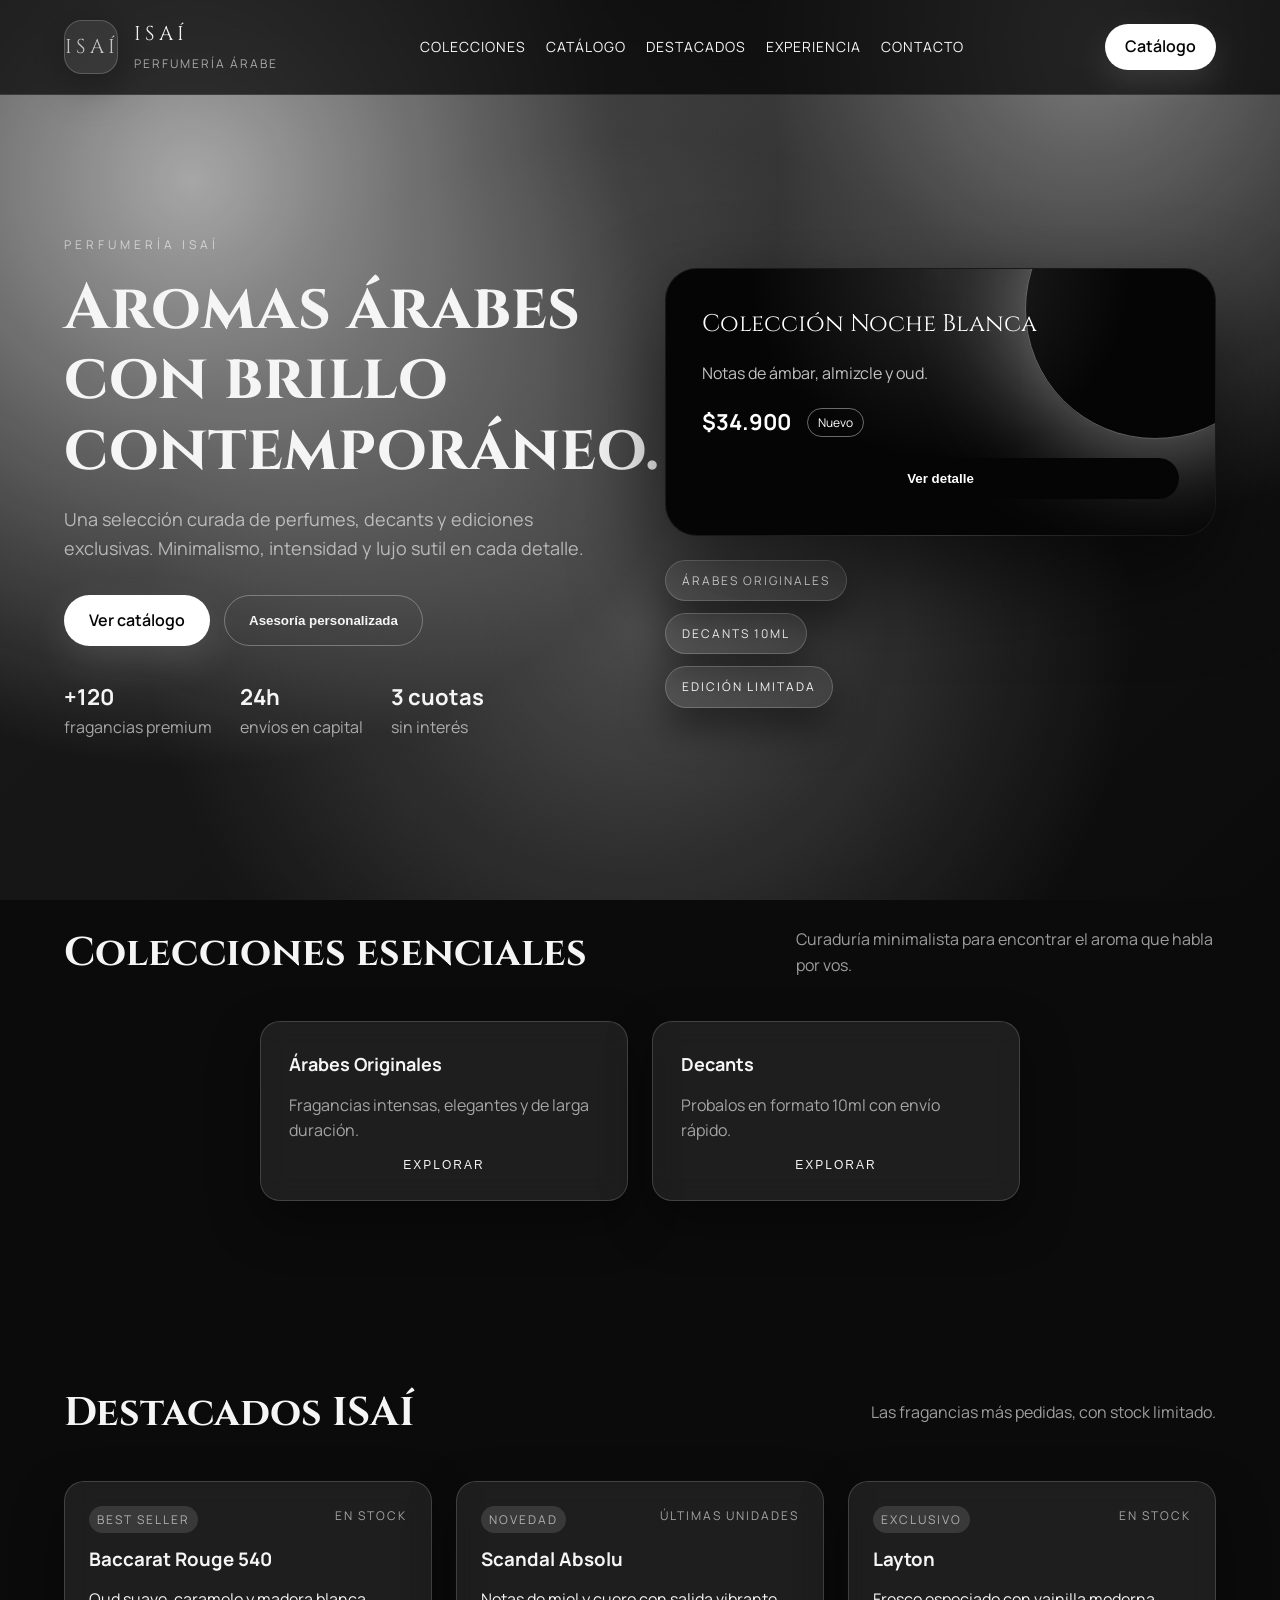
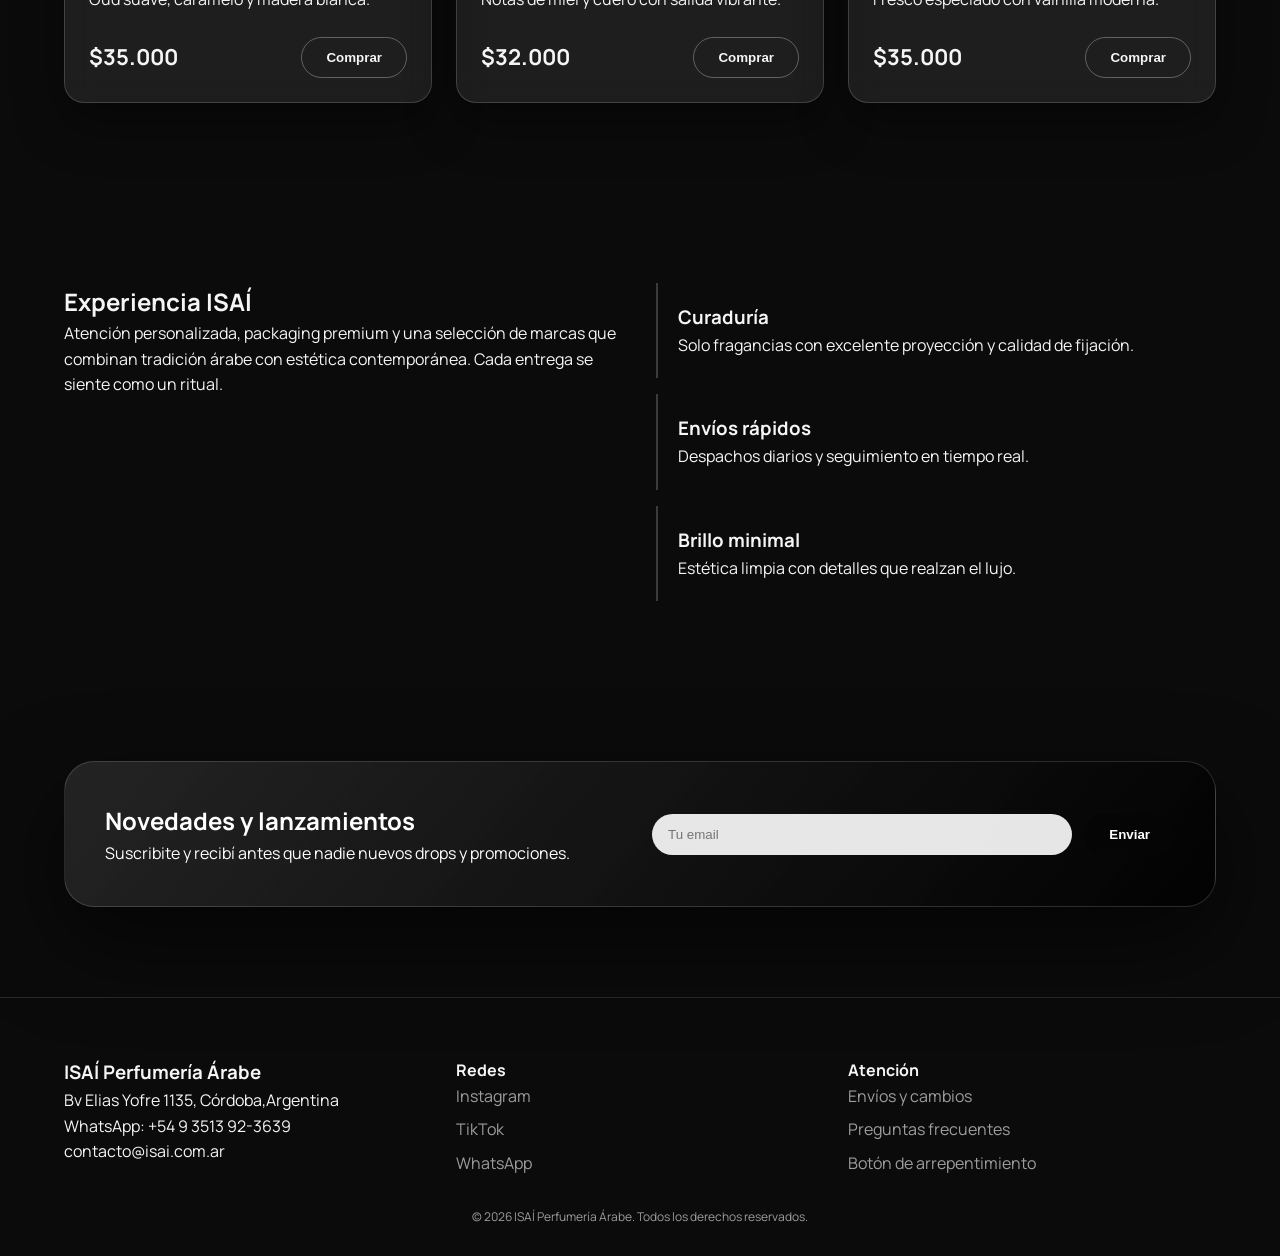
==== index.html @ d86d63ac "Update home changes" ====
﻿<!doctype html>
<html lang="es">
<head>
  <meta charset="utf-8" />
  <meta name="viewport" content="width=device-width, initial-scale=1" />
  <title>ISAÍ Perfumería Árabe</title>
  <meta name="description" content="Perfumería ISAÍ: perfumes árabes, decants y ediciones exclusivas. Aroma, diseño y sofisticación." />
  <link rel="preconnect" href="https://fonts.googleapis.com" />
  <link rel="preconnect" href="https://fonts.gstatic.com" crossorigin />
  <link href="https://fonts.googleapis.com/css2?family=Cinzel:wght@400;600;700&family=Manrope:wght@300;400;500;600;700&display=swap" rel="stylesheet" />
  <link rel="stylesheet" href="styles.css" />
</head>
<body class="page-animate">
  <div class="page-glow"></div>

  <header class="site-header">
    <div class="container header-inner">
      <a class="logo" href="#home" aria-label="ISAÍ Perfumería Árabe">
        <div class="logo-mark" aria-hidden="true">
          <img src="assets/logo-isai.png" alt="Logo ISAÍ" onerror="this.style.display='none'; this.parentElement.classList.add('logo-fallback');" />
          <span class="logo-fallback-text">ISAÍ</span>
        </div>
        <div class="logo-text">
          <span class="brand">ISAÍ</span>
          <span class="tagline">perfumería árabe</span>
        </div>
      </a>
      <nav class="nav">
        <a href="#colecciones">Colecciones</a>
        <a href="./catalogo.html" data-transition>Catálogo</a>
        <a href="#destacados">Destacados</a>
        <a href="#experiencia">Experiencia</a>
        <a href="#contacto">Contacto</a>
      </nav>
      <a class="cta" href="./catalogo.html" data-transition>Catálogo</a>
    </div>
  </header>

  <main id="home">
    <section class="hero">
      <div class="container hero-grid">
        <div class="hero-copy">
          <p class="eyebrow">Perfumería ISAÍ</p>
          <h1>Aromas árabes con brillo contemporáneo.</h1>
          <p class="lead">
            Una selección curada de perfumes, decants y ediciones exclusivas. Minimalismo, intensidad y lujo sutil en cada detalle.
          </p>
          <div class="hero-actions">
            <a class="btn-primary" href="./catalogo.html" data-transition>Ver catálogo</a>
            <button class="btn-ghost">Asesoría personalizada</button>
          </div>
          <div class="hero-metrics">
            <div>
              <span class="metric">+120</span>
              <span class="label">fragancias premium</span>
            </div>
            <div>
              <span class="metric">24h</span>
              <span class="label">envíos en capital</span>
            </div>
            <div>
              <span class="metric">3 cuotas</span>
              <span class="label">sin interés</span>
            </div>
          </div>
        </div>
        <div class="hero-visual">
          <div class="glow-card">
            <div class="glow-ring"></div>
            <div class="glow-content">
              <p class="glow-title">Colección Noche Blanca</p>
              <p class="glow-subtitle">Notas de ámbar, almizcle y oud.</p>
              <div class="price-row">
                <span class="price">$34.900</span>
                <span class="chip">Nuevo</span>
              </div>
              <button class="btn-dark">Ver detalle</button>
            </div>
          </div>
          <div class="floating-tags">
            <span>Árabes Originales</span>
            <span>Decants 10ml</span>
            <span>Edición Limitada</span>
          </div>
        </div>
      </div>
    </section>

    <section id="colecciones" class="collections">
      <div class="container">
        <div class="section-head">
          <h2>Colecciones esenciales</h2>
          <p>Curaduría minimalista para encontrar el aroma que habla por vos.</p>
        </div>
        <div class="card-grid card-grid--two">
          <article class="card">
            <h3>Árabes Originales</h3>
            <p>Fragancias intensas, elegantes y de larga duración.</p>
            <button class="btn-link">Explorar</button>
          </article>
          <article class="card">
            <h3>Decants</h3>
            <p>Probalos en formato 10ml con envío rápido.</p>
            <button class="btn-link">Explorar</button>
          </article>
          <!-- Secciones eliminadas a pedido: Victoria's Secret y Mini Árabes -->
        </div>
      </div>
    </section>

    <section id="destacados" class="featured">
      <div class="container">
        <div class="section-head">
          <h2>Destacados ISAÍ</h2>
          <p>Las fragancias más pedidas, con stock limitado.</p>
        </div>
        <div class="product-grid">
          <article class="product">
            <div class="product-top">
              <span class="pill">Best seller</span>
              <span class="stock">En stock</span>
            </div>
            <h3>Baccarat Rouge 540</h3>
            <p>Oud suave, caramelo y madera blanca.</p>
            <div class="product-bottom">
              <span class="price">$35.000</span>
              <button class="btn-ghost">Comprar</button>
            </div>
          </article>
          <article class="product">
            <div class="product-top">
              <span class="pill">Novedad</span>
              <span class="stock">Últimas unidades</span>
            </div>
            <h3>Scandal Absolu</h3>
            <p>Notas de miel y cuero con salida vibrante.</p>
            <div class="product-bottom">
              <span class="price">$32.000</span>
              <button class="btn-ghost">Comprar</button>
            </div>
          </article>
          <article class="product">
            <div class="product-top">
              <span class="pill">Exclusivo</span>
              <span class="stock">En stock</span>
            </div>
            <h3>Layton</h3>
            <p>Fresco especiado con vainilla moderna.</p>
            <div class="product-bottom">
              <span class="price">$35.000</span>
              <button class="btn-ghost">Comprar</button>
            </div>
          </article>
        </div>
      </div>
    </section>

    <section id="experiencia" class="experience">
      <div class="container experience-grid">
        <div>
          <h2>Experiencia ISAÍ</h2>
          <p>
            Atención personalizada, packaging premium y una selección de marcas que combinan tradición árabe con estética contemporánea.
            Cada entrega se siente como un ritual.
          </p>
        </div>
        <div class="experience-cards">
          <article>
            <h3>Curaduría</h3>
            <p>Solo fragancias con excelente proyección y calidad de fijación.</p>
          </article>
          <article>
            <h3>Envíos rápidos</h3>
            <p>Despachos diarios y seguimiento en tiempo real.</p>
          </article>
          <article>
            <h3>Brillo minimal</h3>
            <p>Estética limpia con detalles que realzan el lujo.</p>
          </article>
        </div>
      </div>
    </section>

    <section class="newsletter">
      <div class="container newsletter-inner">
        <div>
          <h2>Novedades y lanzamientos</h2>
          <p>Suscribite y recibí antes que nadie nuevos drops y promociones.</p>
        </div>
        <form class="newsletter-form" aria-label="Suscripción">
          <input type="email" placeholder="Tu email" required />
          <button type="submit" class="btn-dark">Enviar</button>
        </form>
      </div>
    </section>
  </main>

  <footer id="contacto" class="site-footer">
    <div class="container footer-grid">
      <div>
        <h3>ISAÍ Perfumería Árabe</h3>
        <p>Bv Elias Yofre 1135, Córdoba,Argentina</p>
        <p>WhatsApp: +54 9 3513 92-3639</p>
        <p>contacto@isai.com.ar</p>
      </div>
      <div>
        <h4>Redes</h4>
        <ul class="footer-links">
          <li><a href="#">Instagram</a></li>
          <li><a href="#">TikTok</a></li>
          <li><a href="#">WhatsApp</a></li>
        </ul>
      </div>
      <div>
        <h4>Atención</h4>
        <ul class="footer-links">
          <li><a href="#">Envíos y cambios</a></li>
          <li><a href="#">Preguntas frecuentes</a></li>
          <li><a href="#">Botón de arrepentimiento</a></li>
        </ul>
      </div>
    </div>
    <div class="footer-bottom">
      <p>© 2026 ISAÍ Perfumería Árabe. Todos los derechos reservados.</p>
    </div>
  </footer>
  <script>
    document.addEventListener("click", function (event) {
      var link = event.target.closest("a[data-transition]");
      if (!link) return;
      var href = link.getAttribute("href");
      if (!href || href.startsWith("#")) return;
      event.preventDefault();
      document.body.classList.add("page-leave");
      setTimeout(function () {
        window.location.href = href;
      }, 280);
    });
  </script>
</body>
</html>
---- styles.css ----
﻿:root {
  color-scheme: only light;
  --bg: #0b0b0b;
  --bg-strong: #050505;
  --text: #f5f5f5;
  --text-soft: rgba(255, 255, 255, 0.6);
  --white: #ffffff;
  --black: #050505;
  --silver: rgba(255, 255, 255, 0.72);
  --glow: rgba(255, 255, 255, 0.75);
  --accent: #bfbfbf;
  --shadow: 0 25px 70px rgba(0, 0, 0, 0.45);
  --glass: rgba(255, 255, 255, 0.08);
  --glass-border: rgba(255, 255, 255, 0.16);
}

* {
  box-sizing: border-box;
  margin: 0;
  padding: 0;
}

body {
  font-family: "Manrope", system-ui, sans-serif;
  background: var(--bg);
  color: var(--text);
  min-height: 100vh;
  line-height: 1.6;
}

.page-animate {
  animation: pageFadeIn 0.55s ease;
}

.page-animate.page-leave {
  animation: pageFadeOut 0.3s ease forwards;
}

@keyframes pageFadeIn {
  from {
    opacity: 0;
    transform: translateY(10px);
  }
  to {
    opacity: 1;
    transform: translateY(0);
  }
}

@keyframes pageFadeOut {
  from {
    opacity: 1;
    transform: translateY(0);
  }
  to {
    opacity: 0;
    transform: translateY(-8px);
  }
}

.page-glow {
  position: fixed;
  inset: 0;
  pointer-events: none;
  background:
    radial-gradient(circle at 15% 20%, rgba(255, 255, 255, 0.65), transparent 45%),
    radial-gradient(circle at 85% 5%, rgba(255, 255, 255, 0.45), transparent 35%),
    radial-gradient(circle at 50% 70%, rgba(255, 255, 255, 0.25), transparent 55%),
    linear-gradient(135deg, rgba(255, 255, 255, 0.08), rgba(0, 0, 0, 0.6));
  mix-blend-mode: screen;
  opacity: 0.95;
  z-index: 0;
}

.catalog-page {
  --bg: #f4f1ec;
  --bg-strong: #101010;
  --text: #111111;
  --text-soft: rgba(0, 0, 0, 0.55);
  --white: #ffffff;
  --black: #0a0a0a;
  --shadow: 0 16px 40px rgba(0, 0, 0, 0.12);
  --glass: rgba(255, 255, 255, 0.85);
  --glass-border: rgba(0, 0, 0, 0.08);
}

.catalog-page .page-glow {
  background:
    radial-gradient(circle at 15% 20%, rgba(0, 0, 0, 0.06), transparent 50%),
    radial-gradient(circle at 80% 15%, rgba(0, 0, 0, 0.04), transparent 55%),
    linear-gradient(180deg, rgba(255, 255, 255, 0.7), rgba(244, 241, 236, 1));
  opacity: 0.85;
}

.container {
  width: min(1200px, 90vw);
  margin: 0 auto;
  position: relative;
  z-index: 1;
}

.site-header {
  position: sticky;
  top: 0;
  backdrop-filter: blur(18px);
  background: rgba(0, 0, 0, 0.7);
  border-bottom: 1px solid rgba(255, 255, 255, 0.1);
  z-index: 10;
}

.catalog-page .site-header {
  background: rgba(255, 255, 255, 0.9);
  border-bottom: 1px solid rgba(0, 0, 0, 0.08);
}

.header-inner {
  display: flex;
  align-items: center;
  justify-content: space-between;
  padding: 18px 0;
  gap: 24px;
}

.logo {
  display: flex;
  align-items: center;
  gap: 16px;
  text-decoration: none;
  color: inherit;
}

.logo-mark {
  width: 54px;
  height: 54px;
  border-radius: 18px;
  background: rgba(255, 255, 255, 0.08);
  display: grid;
  place-items: center;
  overflow: hidden;
  border: 1px solid rgba(255, 255, 255, 0.18);
  box-shadow: 0 10px 40px rgba(0, 0, 0, 0.35);
  position: relative;
}

.logo-mark img {
  width: 100%;
  height: 100%;
  object-fit: cover;
}

.logo-mark .logo-fallback-text {
  font-family: "Cinzel", serif;
  font-size: 20px;
  letter-spacing: 4px;
  color: rgba(255, 255, 255, 0.7);
  text-transform: uppercase;
  opacity: 0;
}

.logo-mark.logo-fallback .logo-fallback-text {
  opacity: 1;
}

.logo-text .brand {
  font-family: "Cinzel", serif;
  font-size: 20px;
  letter-spacing: 4px;
  display: block;
}

.logo-text .tagline {
  font-size: 12px;
  text-transform: uppercase;
  letter-spacing: 2px;
  color: var(--text-soft);
}

.nav {
  display: flex;
  gap: 20px;
}

.nav a {
  color: var(--text);
  text-decoration: none;
  font-size: 14px;
  letter-spacing: 1px;
  text-transform: uppercase;
}

.cta {
  background: var(--white);
  color: var(--black);
  border: none;
  padding: 10px 20px;
  border-radius: 999px;
  font-weight: 600;
  cursor: pointer;
  box-shadow: 0 14px 30px rgba(255, 255, 255, 0.1);
  text-decoration: none;
  display: inline-flex;
  align-items: center;
  justify-content: center;
}

.catalog-page .cta {
  background: var(--black);
  color: var(--white);
  box-shadow: 0 12px 26px rgba(0, 0, 0, 0.2);
}

.hero {
  padding: 140px 0 90px;
}

.catalog-hero {
  padding-top: 160px;
}

.catalog-hero .hero-copy h1 {
  font-size: clamp(40px, 6vw, 72px);
}

.catalog-hero .lead {
  max-width: 560px;
}

.catalog-badges {
  display: flex;
  flex-wrap: wrap;
  gap: 10px;
  margin-top: 22px;
}

.page-pill {
  border: 1px solid rgba(255, 255, 255, 0.25);
  border-radius: 999px;
  padding: 6px 12px;
  font-size: 11px;
  text-transform: uppercase;
  letter-spacing: 2px;
  color: var(--text);
  background: rgba(255, 255, 255, 0.06);
}

.catalog-page .page-pill {
  border: 1px solid rgba(0, 0, 0, 0.15);
  background: rgba(0, 0, 0, 0.04);
}

.catalog-glow {
  background:
    radial-gradient(circle at 20% 0%, rgba(255, 255, 255, 0.18), transparent 55%),
    linear-gradient(150deg, rgba(255, 255, 255, 0.08), rgba(0, 0, 0, 0.95));
  border: 1px solid rgba(255, 255, 255, 0.18);
}

.catalog-page .catalog-glow {
  background:
    radial-gradient(circle at 10% 0%, rgba(0, 0, 0, 0.08), transparent 55%),
    linear-gradient(180deg, rgba(255, 255, 255, 0.95), rgba(247, 244, 240, 0.95));
  border: 1px solid rgba(0, 0, 0, 0.08);
  color: #111111;
  box-shadow: 0 24px 60px rgba(0, 0, 0, 0.18);
}

.catalog-page .glow-subtitle {
  color: rgba(0, 0, 0, 0.6);
}

.hero-grid {
  display: grid;
  grid-template-columns: repeat(auto-fit, minmax(280px, 1fr));
  gap: 50px;
  align-items: center;
}

.eyebrow {
  text-transform: uppercase;
  letter-spacing: 4px;
  font-size: 12px;
  color: var(--text-soft);
  margin-bottom: 20px;
}

.hero-copy h1 {
  font-family: "Cinzel", serif;
  font-size: clamp(36px, 5vw, 64px);
  line-height: 1.1;
  margin-bottom: 20px;
}

.lead {
  font-size: 18px;
  color: var(--text-soft);
  max-width: 520px;
  margin-bottom: 32px;
}

.hero-actions {
  display: flex;
  flex-wrap: wrap;
  gap: 14px;
  margin-bottom: 34px;
}

.btn-primary,
.btn-ghost,
.btn-dark {
  display: inline-flex;
  align-items: center;
  justify-content: center;
  border-radius: 999px;
  padding: 12px 24px;
  border: 1px solid transparent;
  font-weight: 600;
  cursor: pointer;
  transition: transform 0.2s ease, box-shadow 0.2s ease;
  text-decoration: none;
}

.btn-primary {
  background: var(--white);
  color: var(--black);
  box-shadow: 0 14px 40px rgba(255, 255, 255, 0.12);
}

.catalog-page .btn-primary {
  background: var(--black);
  color: var(--white);
  box-shadow: 0 14px 40px rgba(0, 0, 0, 0.2);
}

.btn-ghost {
  background: transparent;
  border: 1px solid rgba(255, 255, 255, 0.3);
  color: var(--text);
}

.catalog-page .btn-ghost {
  border: 1px solid rgba(0, 0, 0, 0.2);
  color: var(--text);
}

.btn-dark {
  background: var(--bg-strong);
  color: var(--white);
}

.btn-primary:hover,
.btn-ghost:hover,
.btn-dark:hover {
  transform: translateY(-2px);
  box-shadow: 0 12px 30px rgba(0, 0, 0, 0.2);
}

.hero-metrics {
  display: flex;
  flex-wrap: wrap;
  gap: 28px;
  color: var(--text-soft);
}

.hero-metrics .metric {
  font-size: 22px;
  font-weight: 700;
  color: var(--text);
  display: block;
}

.hero-visual {
  position: relative;
}

.glow-card {
  background: radial-gradient(circle at top, rgba(255, 255, 255, 0.12), transparent 50%), var(--bg-strong);
  color: var(--white);
  border-radius: 32px;
  padding: 36px;
  position: relative;
  overflow: hidden;
  box-shadow: 0 40px 90px rgba(0, 0, 0, 0.55);
  border: 1px solid rgba(255, 255, 255, 0.08);
}

.glow-ring {
  position: absolute;
  width: 260px;
  height: 260px;
  border-radius: 50%;
  border: 1px solid rgba(255, 255, 255, 0.35);
  top: -90px;
  right: -70px;
  box-shadow: 0 0 120px rgba(255, 255, 255, 0.6);
}

.glow-content {
  position: relative;
  z-index: 1;
  display: grid;
  gap: 18px;
}

.glow-title {
  font-family: "Cinzel", serif;
  font-size: 24px;
}

.glow-subtitle {
  color: rgba(255, 255, 255, 0.75);
}

.price-row {
  display: flex;
  align-items: center;
  gap: 16px;
}

.price {
  font-size: 22px;
  font-weight: 700;
}

.chip {
  border: 1px solid rgba(255, 255, 255, 0.4);
  padding: 4px 10px;
  border-radius: 999px;
  font-size: 12px;
}

.floating-tags {
  display: flex;
  flex-direction: column;
  gap: 12px;
  margin-top: 24px;
}

.floating-tags span {
  background: rgba(255, 255, 255, 0.08);
  border: 1px solid rgba(255, 255, 255, 0.2);
  border-radius: 999px;
  padding: 10px 16px;
  font-size: 12px;
  text-transform: uppercase;
  letter-spacing: 2px;
  box-shadow: 0 18px 40px rgba(0, 0, 0, 0.5);
  width: fit-content;
}

.section-head {
  display: flex;
  justify-content: space-between;
  align-items: center;
  gap: 20px;
  margin-bottom: 36px;
}

.section-head h2 {
  font-family: "Cinzel", serif;
  font-size: clamp(28px, 4vw, 40px);
}

.section-head p {
  max-width: 420px;
  color: var(--text-soft);
}

.collections,
.featured,
.experience {
  padding: 90px 0;
}

.catalog {
  padding: 90px 0;
}

.catalog-page .catalog {
  padding-top: 70px;
}

.catalog-filters {
  display: flex;
  flex-wrap: wrap;
  gap: 12px;
  margin-bottom: 28px;
  align-items: center;
  justify-content: space-between;
}

.filter-row {
  display: flex;
  flex-wrap: wrap;
  gap: 12px;
}

.price-filter {
  display: flex;
  align-items: center;
  gap: 12px;
  font-size: 12px;
  text-transform: uppercase;
  letter-spacing: 2px;
  color: var(--text-soft);
}

.price-filter input[type="range"] {
  -webkit-appearance: none;
  appearance: none;
  width: 180px;
  height: 2px;
  background: rgba(0, 0, 0, 0.2);
  border-radius: 999px;
  outline: none;
}

.price-filter input[type="range"]::-webkit-slider-thumb {
  -webkit-appearance: none;
  appearance: none;
  width: 18px;
  height: 18px;
  border-radius: 50%;
  background: var(--black);
  box-shadow: 0 6px 16px rgba(0, 0, 0, 0.25);
  cursor: pointer;
}

.price-filter input[type="range"]::-moz-range-thumb {
  width: 18px;
  height: 18px;
  border-radius: 50%;
  background: var(--black);
  box-shadow: 0 6px 16px rgba(0, 0, 0, 0.25);
  cursor: pointer;
}

.price-filter span {
  font-size: 12px;
  letter-spacing: 1px;
  color: var(--text);
}

.catalog-page .price-filter input[type="range"] {
  background: rgba(0, 0, 0, 0.18);
}

.catalog-page .price-filter input[type="range"]::-webkit-slider-thumb,
.catalog-page .price-filter input[type="range"]::-moz-range-thumb {
  background: var(--black);
}

.filter {
  background: transparent;
  border: 1px solid rgba(255, 255, 255, 0.25);
  color: var(--text);
  padding: 8px 16px;
  border-radius: 999px;
  font-size: 12px;
  text-transform: uppercase;
  letter-spacing: 2px;
  cursor: pointer;
}

.catalog-page .filter {
  border: 1px solid rgba(0, 0, 0, 0.2);
}

.filter.active {
  background: var(--white);
  color: var(--black);
  border-color: transparent;
  box-shadow: 0 12px 26px rgba(255, 255, 255, 0.18);
}

.catalog-page .filter.active {
  background: var(--black);
  color: var(--white);
  box-shadow: 0 12px 26px rgba(0, 0, 0, 0.2);
}

.catalog-grid {
  display: grid;
  grid-template-columns: repeat(auto-fit, minmax(240px, 1fr));
  gap: 24px;
}

.catalog-item {
  background: var(--glass);
  padding: 24px;
  border-radius: 20px;
  border: 1px solid var(--glass-border);
  box-shadow: 0 20px 50px rgba(0, 0, 0, 0.4);
  display: grid;
  gap: 12px;
  backdrop-filter: blur(14px);
}

.catalog-image {
  height: 170px;
  border-radius: 16px;
  background:
    linear-gradient(135deg, rgba(255, 255, 255, 0.25), rgba(0, 0, 0, 0.5)),
    radial-gradient(circle at 30% 30%, rgba(255, 255, 255, 0.6), transparent 55%);
  border: 1px dashed rgba(255, 255, 255, 0.25);
}

.catalog-page .catalog-image {
  background:
    linear-gradient(135deg, rgba(255, 255, 255, 0.95), rgba(230, 230, 230, 0.9)),
    radial-gradient(circle at 30% 30%, rgba(0, 0, 0, 0.08), transparent 55%);
  border: 1px dashed rgba(0, 0, 0, 0.2);
}

.catalog-page .catalog-item,
.catalog-page .card {
  background: var(--glass);
  box-shadow: 0 12px 28px rgba(0, 0, 0, 0.08);
  backdrop-filter: none;
}

.catalog-top {
  display: flex;
  justify-content: space-between;
  font-size: 12px;
  text-transform: uppercase;
  letter-spacing: 2px;
  color: var(--text-soft);
}

.catalog-bottom {
  display: flex;
  justify-content: space-between;
  align-items: center;
  margin-top: 12px;
}

.card-grid {
  display: grid;
  grid-template-columns: repeat(auto-fit, minmax(220px, 1fr));
  gap: 24px;
}

.card-grid--two {
  grid-template-columns: repeat(2, minmax(260px, 1fr));
  max-width: 760px;
  margin: 0 auto;
}

.card {
  background: var(--glass);
  padding: 28px;
  border-radius: 20px;
  border: 1px solid var(--glass-border);
  box-shadow: 0 20px 50px rgba(0, 0, 0, 0.4);
  display: grid;
  gap: 14px;
  backdrop-filter: blur(14px);
}

.card h3 {
  font-size: 18px;
}

.card p {
  color: var(--text-soft);
}

.btn-link {
  background: transparent;
  border: none;
  text-transform: uppercase;
  letter-spacing: 2px;
  font-size: 12px;
  color: var(--text);
  cursor: pointer;
  text-decoration: none;
}

.product-grid {
  display: grid;
  grid-template-columns: repeat(auto-fit, minmax(240px, 1fr));
  gap: 24px;
}

.product {
  background: var(--glass);
  padding: 24px;
  border-radius: 20px;
  border: 1px solid var(--glass-border);
  box-shadow: 0 20px 50px rgba(0, 0, 0, 0.4);
  display: grid;
  gap: 12px;
  backdrop-filter: blur(14px);
}

.product-top {
  display: flex;
  justify-content: space-between;
  font-size: 12px;
  text-transform: uppercase;
  letter-spacing: 2px;
  color: var(--text-soft);
}

.pill {
  background: rgba(255, 255, 255, 0.12);
  padding: 4px 8px;
  border-radius: 999px;
}

.product-bottom {
  display: flex;
  justify-content: space-between;
  align-items: center;
  margin-top: 12px;
}

.experience-grid {
  display: grid;
  grid-template-columns: repeat(auto-fit, minmax(260px, 1fr));
  gap: 32px;
  align-items: start;
}

.experience-cards {
  display: grid;
  gap: 16px;
}

.experience-cards article {
  padding: 20px;
  border-left: 2px solid rgba(255, 255, 255, 0.2);
}

.newsletter {
  padding: 70px 0 90px;
}

.newsletter-inner {
  background: linear-gradient(130deg, rgba(255, 255, 255, 0.1), rgba(0, 0, 0, 0.8));
  color: var(--white);
  border-radius: 30px;
  padding: 40px;
  display: grid;
  gap: 24px;
  align-items: center;
  grid-template-columns: repeat(auto-fit, minmax(240px, 1fr));
  box-shadow: 0 35px 90px rgba(0, 0, 0, 0.6);
  border: 1px solid rgba(255, 255, 255, 0.15);
}

.newsletter-form {
  display: flex;
  flex-wrap: wrap;
  gap: 12px;
}

.newsletter-form input {
  flex: 1 1 200px;
  padding: 12px 16px;
  border-radius: 999px;
  border: none;
  background: rgba(255, 255, 255, 0.9);
}

.site-footer {
  padding: 60px 0 30px;
  border-top: 1px solid rgba(255, 255, 255, 0.12);
}

.footer-grid {
  display: grid;
  grid-template-columns: repeat(auto-fit, minmax(220px, 1fr));
  gap: 24px;
  margin-bottom: 30px;
}

.footer-links {
  list-style: none;
  display: grid;
  gap: 8px;
}

.footer-links a {
  text-decoration: none;
  color: var(--text-soft);
}

.footer-bottom {
  text-align: center;
  color: var(--text-soft);
  font-size: 12px;
}

@media (max-width: 900px) {
  .nav {
    display: none;
  }

  .header-inner {
    justify-content: space-between;
  }
}

@media (max-width: 600px) {
  .hero {
    padding-top: 90px;
  }

  .hero-actions {
    flex-direction: column;
    align-items: stretch;
  }

  .section-head {
    flex-direction: column;
    align-items: flex-start;
  }

  .card-grid--two {
    grid-template-columns: 1fr;
  }
}

@media (prefers-reduced-motion: reduce) {
  * {
    scroll-behavior: auto !important;
    transition: none !important;
  }

  .page-animate,
  .page-animate.page-leave {
    animation: none !important;
  }
}
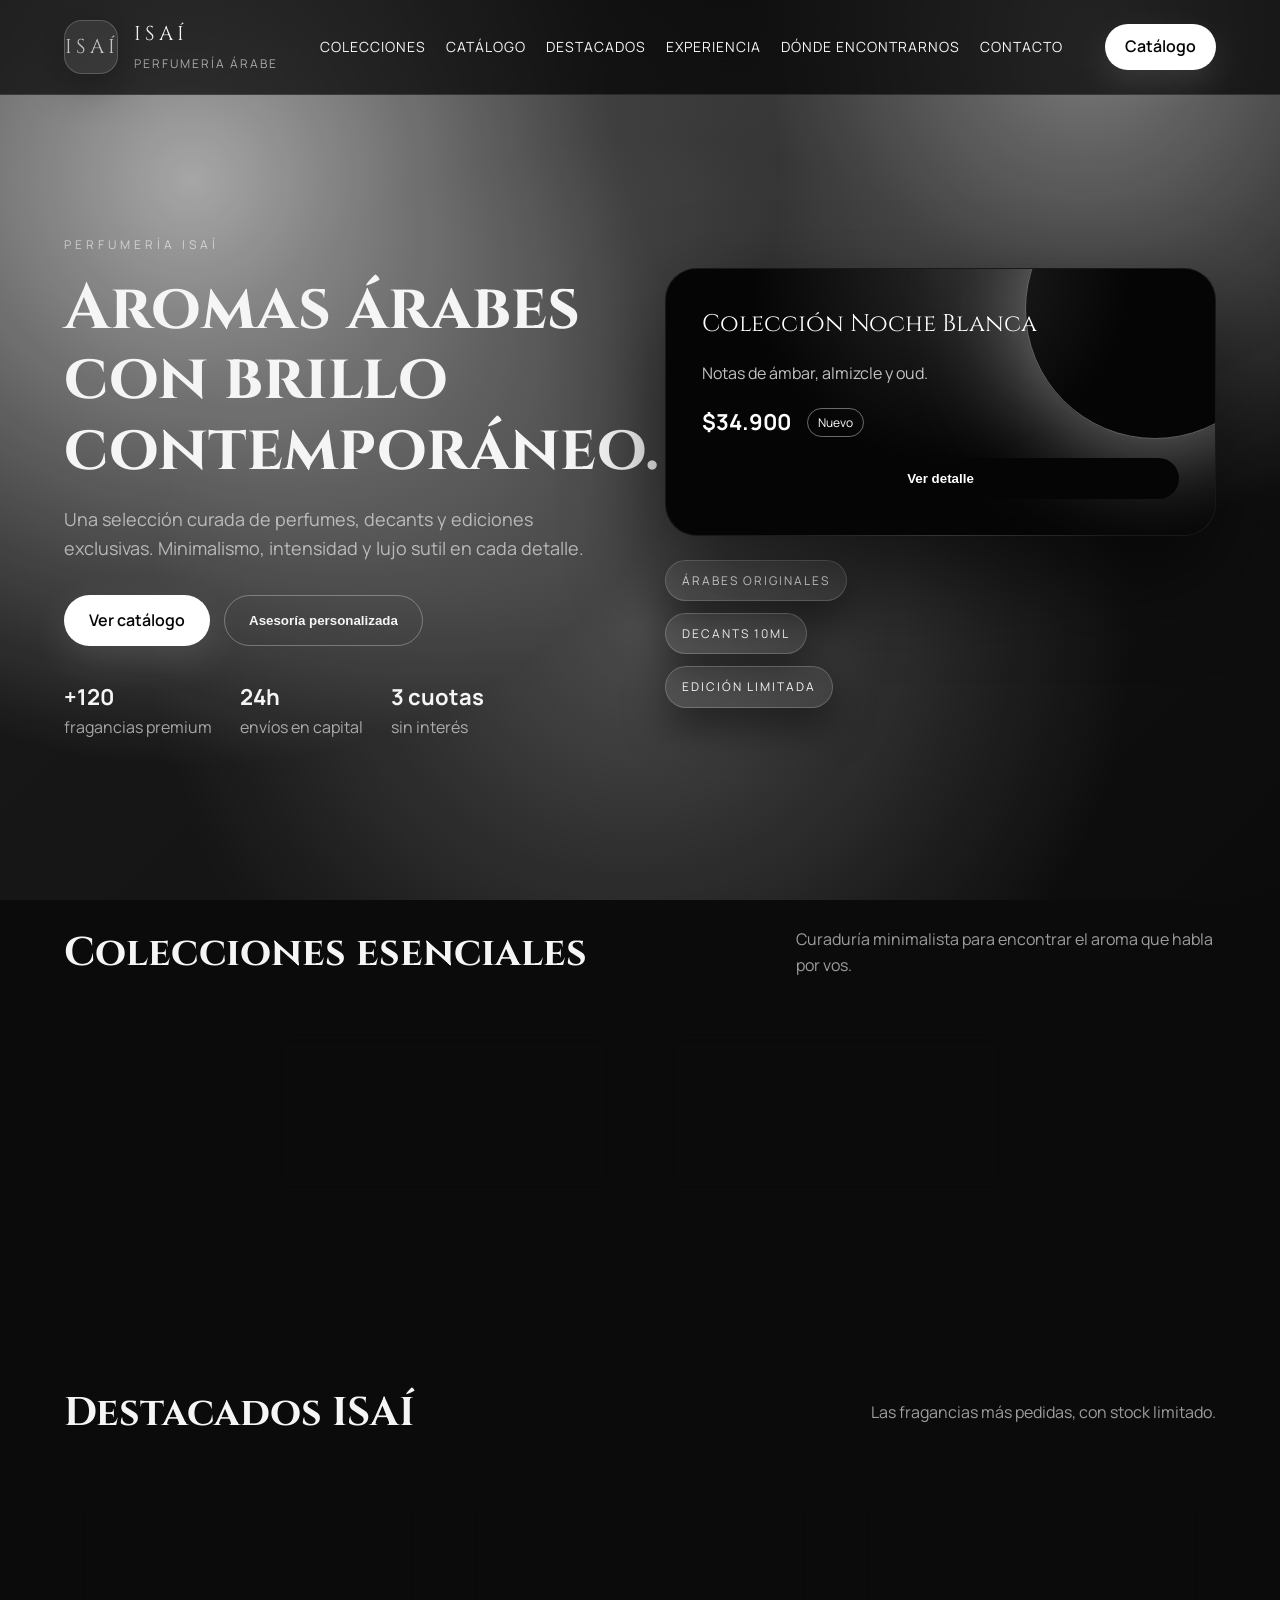
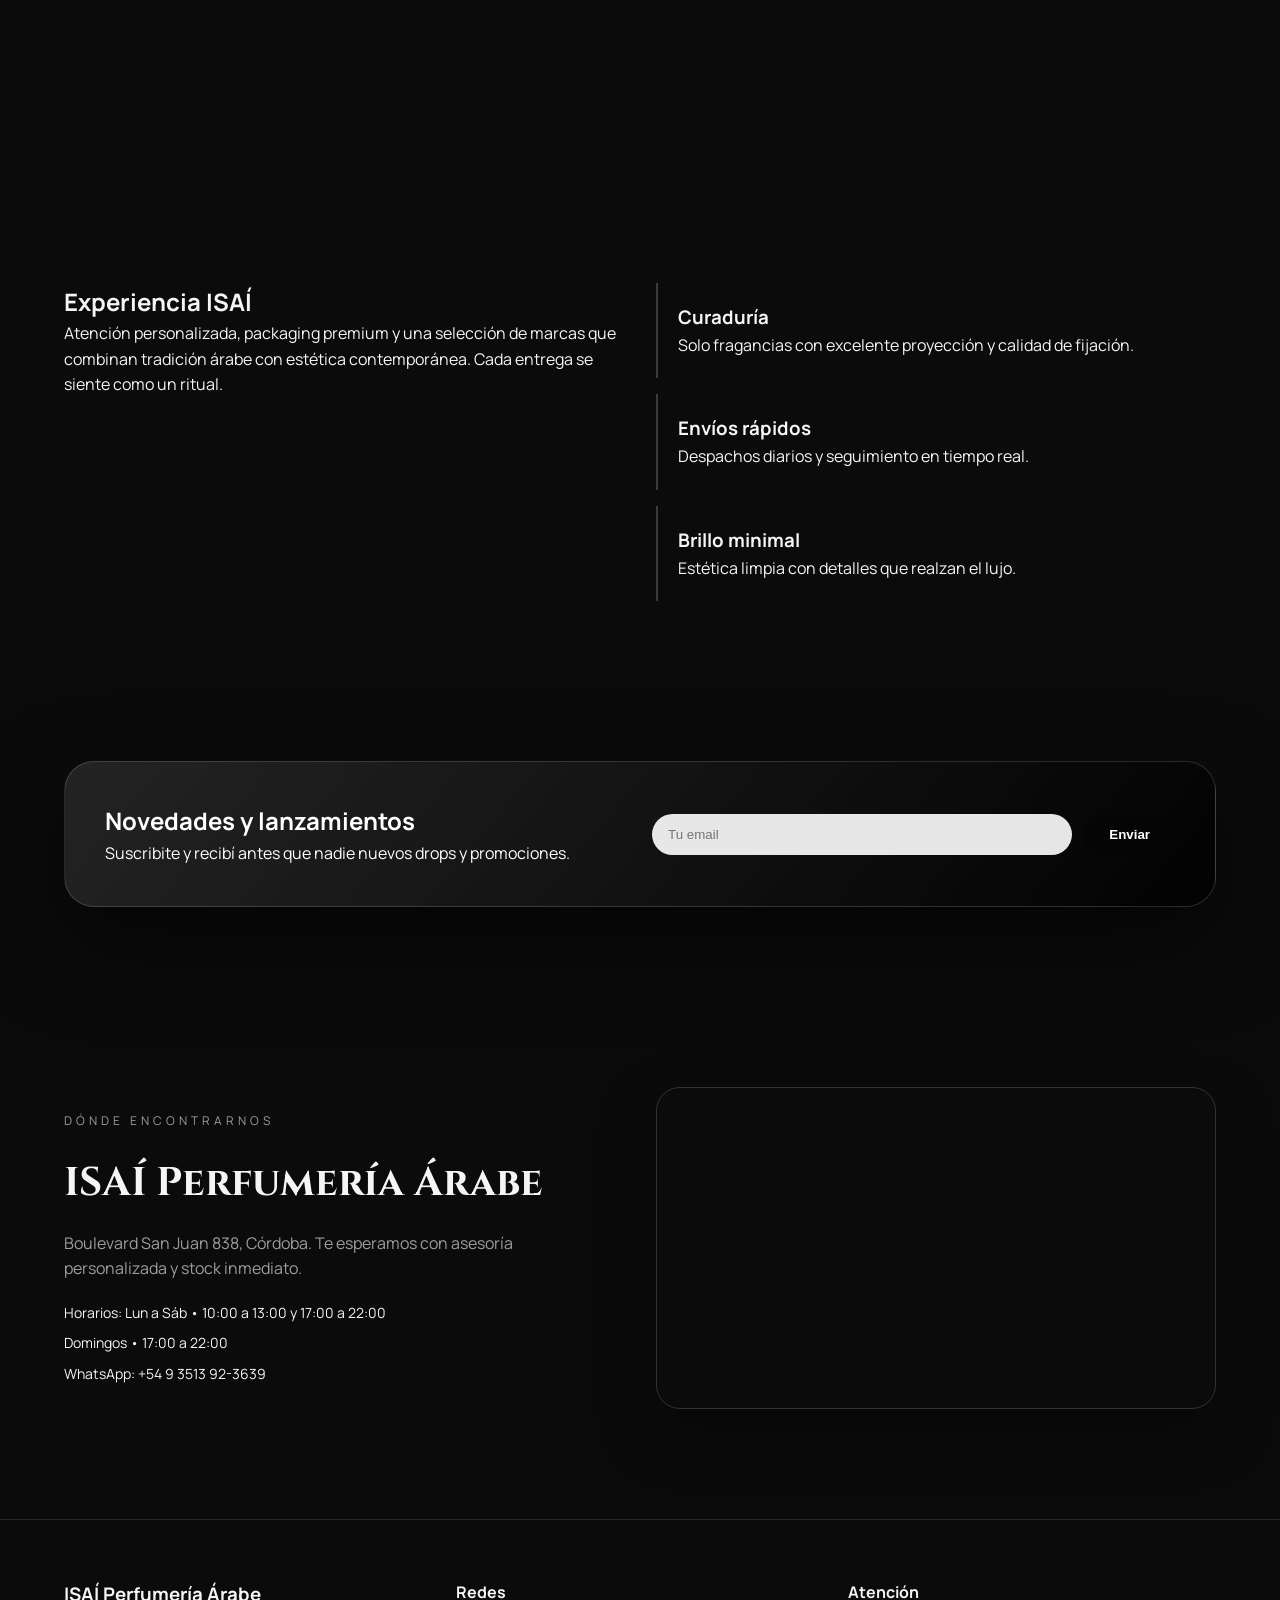
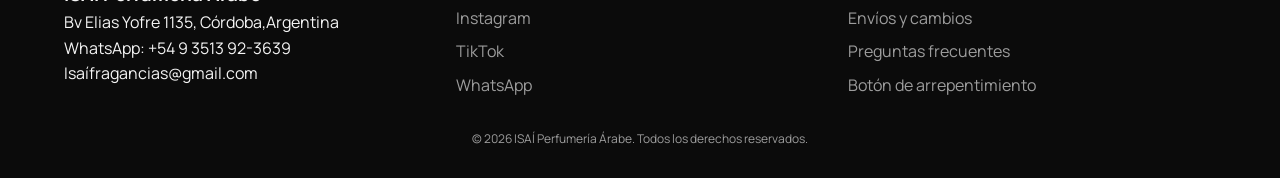
==== commit fc7581c2: "Refine catalog layout and clean metadata" ====
--- a/index.html
+++ b/index.html
@@ -30,6 +30,7 @@
         <a href="./catalogo.html" data-transition>Catálogo</a>
         <a href="#destacados">Destacados</a>
         <a href="#experiencia">Experiencia</a>
+        <a href="#ubicacion">Dónde encontrarnos</a>
         <a href="#contacto">Contacto</a>
       </nav>
       <a class="cta" href="./catalogo.html" data-transition>Catálogo</a>
@@ -193,6 +194,32 @@
         </form>
       </div>
     </section>
+
+    <section id="ubicacion" class="location">
+      <div class="container location-grid">
+        <div class="location-copy">
+          <p class="eyebrow">Dónde encontrarnos</p>
+          <h2>ISAÍ Perfumería Árabe</h2>
+          <p>
+            Boulevard San Juan 838, Córdoba. Te esperamos con asesoría personalizada y
+            stock inmediato.
+          </p>
+          <div class="location-meta">
+            <span>Horarios: Lun a Sáb • 10:00 a 13:00 y 17:00 a 22:00</span>
+            <span>Domingos • 17:00 a 22:00</span>
+            <span>WhatsApp: +54 9 3513 92-3639</span>
+          </div>
+        </div>
+        <div class="location-map">
+          <iframe
+            title="Mapa ISAÍ Perfumería Árabe"
+            loading="lazy"
+            referrerpolicy="no-referrer-when-downgrade"
+            src="https://www.google.com/maps?q=-31.4506106,-64.1789881&z=17&output=embed"
+          ></iframe>
+        </div>
+      </div>
+    </section>
   </main>
 
   <footer id="contacto" class="site-footer">
@@ -201,14 +228,14 @@
         <h3>ISAÍ Perfumería Árabe</h3>
         <p>Bv Elias Yofre 1135, Córdoba,Argentina</p>
         <p>WhatsApp: +54 9 3513 92-3639</p>
-        <p>contacto@isai.com.ar</p>
+        <p>Isaífragancias@gmail.com</p>
       </div>
       <div>
         <h4>Redes</h4>
         <ul class="footer-links">
-          <li><a href="#">Instagram</a></li>
+          <li><a href="https://www.instagram.com/isaifragancias/">Instagram</a></li>
           <li><a href="#">TikTok</a></li>
-          <li><a href="#">WhatsApp</a></li>
+          <li><a href="https://wa.me/5493513923639?text=Hola%21%20tego%20una%20consulta%20a%20cerca%20de%20un%20perfume">WhatsApp</a></li>
         </ul>
       </div>
       <div>
--- a/styles.css
+++ b/styles.css
@@ -488,12 +488,6 @@
   justify-content: space-between;
 }
 
-.filter-row {
-  display: flex;
-  flex-wrap: wrap;
-  gap: 12px;
-}
-
 .price-filter {
   display: flex;
   align-items: center;
@@ -549,89 +543,136 @@
   background: var(--black);
 }
 
-.filter {
-  background: transparent;
-  border: 1px solid rgba(255, 255, 255, 0.25);
-  color: var(--text);
-  padding: 8px 16px;
-  border-radius: 999px;
-  font-size: 12px;
-  text-transform: uppercase;
-  letter-spacing: 2px;
-  cursor: pointer;
-}
-
-.catalog-page .filter {
-  border: 1px solid rgba(0, 0, 0, 0.2);
-}
-
-.filter.active {
-  background: var(--white);
-  color: var(--black);
-  border-color: transparent;
-  box-shadow: 0 12px 26px rgba(255, 255, 255, 0.18);
-}
-
-.catalog-page .filter.active {
-  background: var(--black);
-  color: var(--white);
-  box-shadow: 0 12px 26px rgba(0, 0, 0, 0.2);
-}
-
 .catalog-grid {
   display: grid;
   grid-template-columns: repeat(auto-fit, minmax(240px, 1fr));
-  gap: 24px;
+  gap: 32px;
 }
 
 .catalog-item {
   background: var(--glass);
-  padding: 24px;
+  padding: 16px;
+  border-radius: 26px;
+  border: 1px solid var(--glass-border);
+  box-shadow: 0 18px 44px rgba(0, 0, 0, 0.3);
+  display: grid;
+  gap: 14px;
+  backdrop-filter: blur(14px);
+  transition: transform 0.25s ease, box-shadow 0.25s ease;
+  position: relative;
+  overflow: hidden;
+}
+
+.catalog-image {
+  height: 230px;
   border-radius: 20px;
-  border: 1px solid var(--glass-border);
-  box-shadow: 0 20px 50px rgba(0, 0, 0, 0.4);
-  display: grid;
-  gap: 12px;
-  backdrop-filter: blur(14px);
-}
-
-.catalog-image {
-  height: 170px;
-  border-radius: 16px;
   background:
-    linear-gradient(135deg, rgba(255, 255, 255, 0.25), rgba(0, 0, 0, 0.5)),
-    radial-gradient(circle at 30% 30%, rgba(255, 255, 255, 0.6), transparent 55%);
-  border: 1px dashed rgba(255, 255, 255, 0.25);
+    linear-gradient(135deg, rgba(255, 255, 255, 0.2), rgba(0, 0, 0, 0.55)),
+    radial-gradient(circle at 30% 30%, rgba(255, 255, 255, 0.55), transparent 55%);
+  border: 1px solid rgba(255, 255, 255, 0.2);
+  display: block;
 }
 
 .catalog-page .catalog-image {
   background:
-    linear-gradient(135deg, rgba(255, 255, 255, 0.95), rgba(230, 230, 230, 0.9)),
+    linear-gradient(135deg, rgba(255, 255, 255, 0.95), rgba(236, 232, 226, 0.9)),
     radial-gradient(circle at 30% 30%, rgba(0, 0, 0, 0.08), transparent 55%);
-  border: 1px dashed rgba(0, 0, 0, 0.2);
+  border: 1px solid rgba(0, 0, 0, 0.08);
+}
+
+.catalog-image::after {
+  content: "Imagen";
+  display: grid;
+  place-items: center;
+  height: 100%;
+  color: rgba(255, 255, 255, 0.5);
+  font-size: 11px;
+  text-transform: uppercase;
+  letter-spacing: 3px;
+}
+
+.catalog-page .catalog-image::after {
+  color: rgba(0, 0, 0, 0.35);
+}
+
+img.catalog-image {
+  object-fit: cover;
+  width: 100%;
+  height: 230px;
 }
 
 .catalog-page .catalog-item,
 .catalog-page .card {
   background: var(--glass);
-  box-shadow: 0 12px 28px rgba(0, 0, 0, 0.08);
+  box-shadow: 0 12px 26px rgba(0, 0, 0, 0.08);
   backdrop-filter: none;
 }
 
-.catalog-top {
+.catalog-page .catalog-item:hover {
+  transform: translateY(-6px);
+  box-shadow: 0 20px 36px rgba(0, 0, 0, 0.12);
+}
+
+.catalog-item h3 {
+  font-family: "Cinzel", serif;
+  font-size: 18px;
+  letter-spacing: 1px;
+}
+
+.catalog-item h3::after {
+  content: "";
+  display: block;
+  width: 48px;
+  height: 1px;
+  background: rgba(0, 0, 0, 0.18);
+  margin-top: 10px;
+}
+
+.catalog-page .catalog-item h3::after {
+  background: rgba(0, 0, 0, 0.2);
+}
+
+.catalog-desc {
+  color: var(--text-soft);
+  min-height: 42px;
+  display: -webkit-box;
+  -webkit-line-clamp: 2;
+  -webkit-box-orient: vertical;
+  overflow: hidden;
+}
+
+.catalog-bottom {
   display: flex;
   justify-content: space-between;
+  align-items: center;
+  margin-top: 12px;
+}
+
+.catalog-bottom .btn-ghost {
+  padding: 8px 18px;
   font-size: 12px;
-  text-transform: uppercase;
-  letter-spacing: 2px;
-  color: var(--text-soft);
-}
-
-.catalog-bottom {
-  display: flex;
-  justify-content: space-between;
-  align-items: center;
-  margin-top: 12px;
+  letter-spacing: 1px;
+}
+
+.catalog-page .catalog-item {
+  background: rgba(255, 255, 255, 0.86);
+}
+
+.catalog-page .catalog-item:hover {
+  transform: translateY(-6px);
+  box-shadow: 0 26px 48px rgba(0, 0, 0, 0.12);
+}
+
+.catalog-page .catalog-item h3::after {
+  background: rgba(0, 0, 0, 0.16);
+}
+
+.catalog-page .catalog-desc {
+  color: rgba(0, 0, 0, 0.55);
+}
+
+.catalog-page .catalog-bottom .btn-ghost {
+  border: 1px solid rgba(0, 0, 0, 0.2);
 }
 
 .card-grid {
@@ -736,6 +777,57 @@
   padding: 70px 0 90px;
 }
 
+.location {
+  padding: 90px 0 110px;
+}
+
+.location-grid {
+  display: grid;
+  grid-template-columns: repeat(auto-fit, minmax(260px, 1fr));
+  gap: 32px;
+  align-items: center;
+}
+
+.location-copy h2 {
+  font-family: "Cinzel", serif;
+  font-size: clamp(28px, 4vw, 40px);
+  margin: 12px 0 16px;
+}
+
+.location-copy p {
+  color: var(--text-soft);
+  max-width: 480px;
+}
+
+.location-meta {
+  margin-top: 20px;
+  display: grid;
+  gap: 8px;
+  color: var(--text);
+  font-size: 14px;
+}
+
+.location-map {
+  border-radius: 24px;
+  overflow: hidden;
+  border: 1px solid rgba(255, 255, 255, 0.16);
+  box-shadow: 0 24px 60px rgba(0, 0, 0, 0.35);
+  min-height: 320px;
+}
+
+.location-map iframe {
+  width: 100%;
+  height: 100%;
+  min-height: 320px;
+  border: 0;
+  display: block;
+}
+
+.catalog-page .location-map {
+  border: 1px solid rgba(0, 0, 0, 0.08);
+  box-shadow: 0 18px 40px rgba(0, 0, 0, 0.18);
+}
+
 .newsletter-inner {
   background: linear-gradient(130deg, rgba(255, 255, 255, 0.1), rgba(0, 0, 0, 0.8));
   color: var(--white);
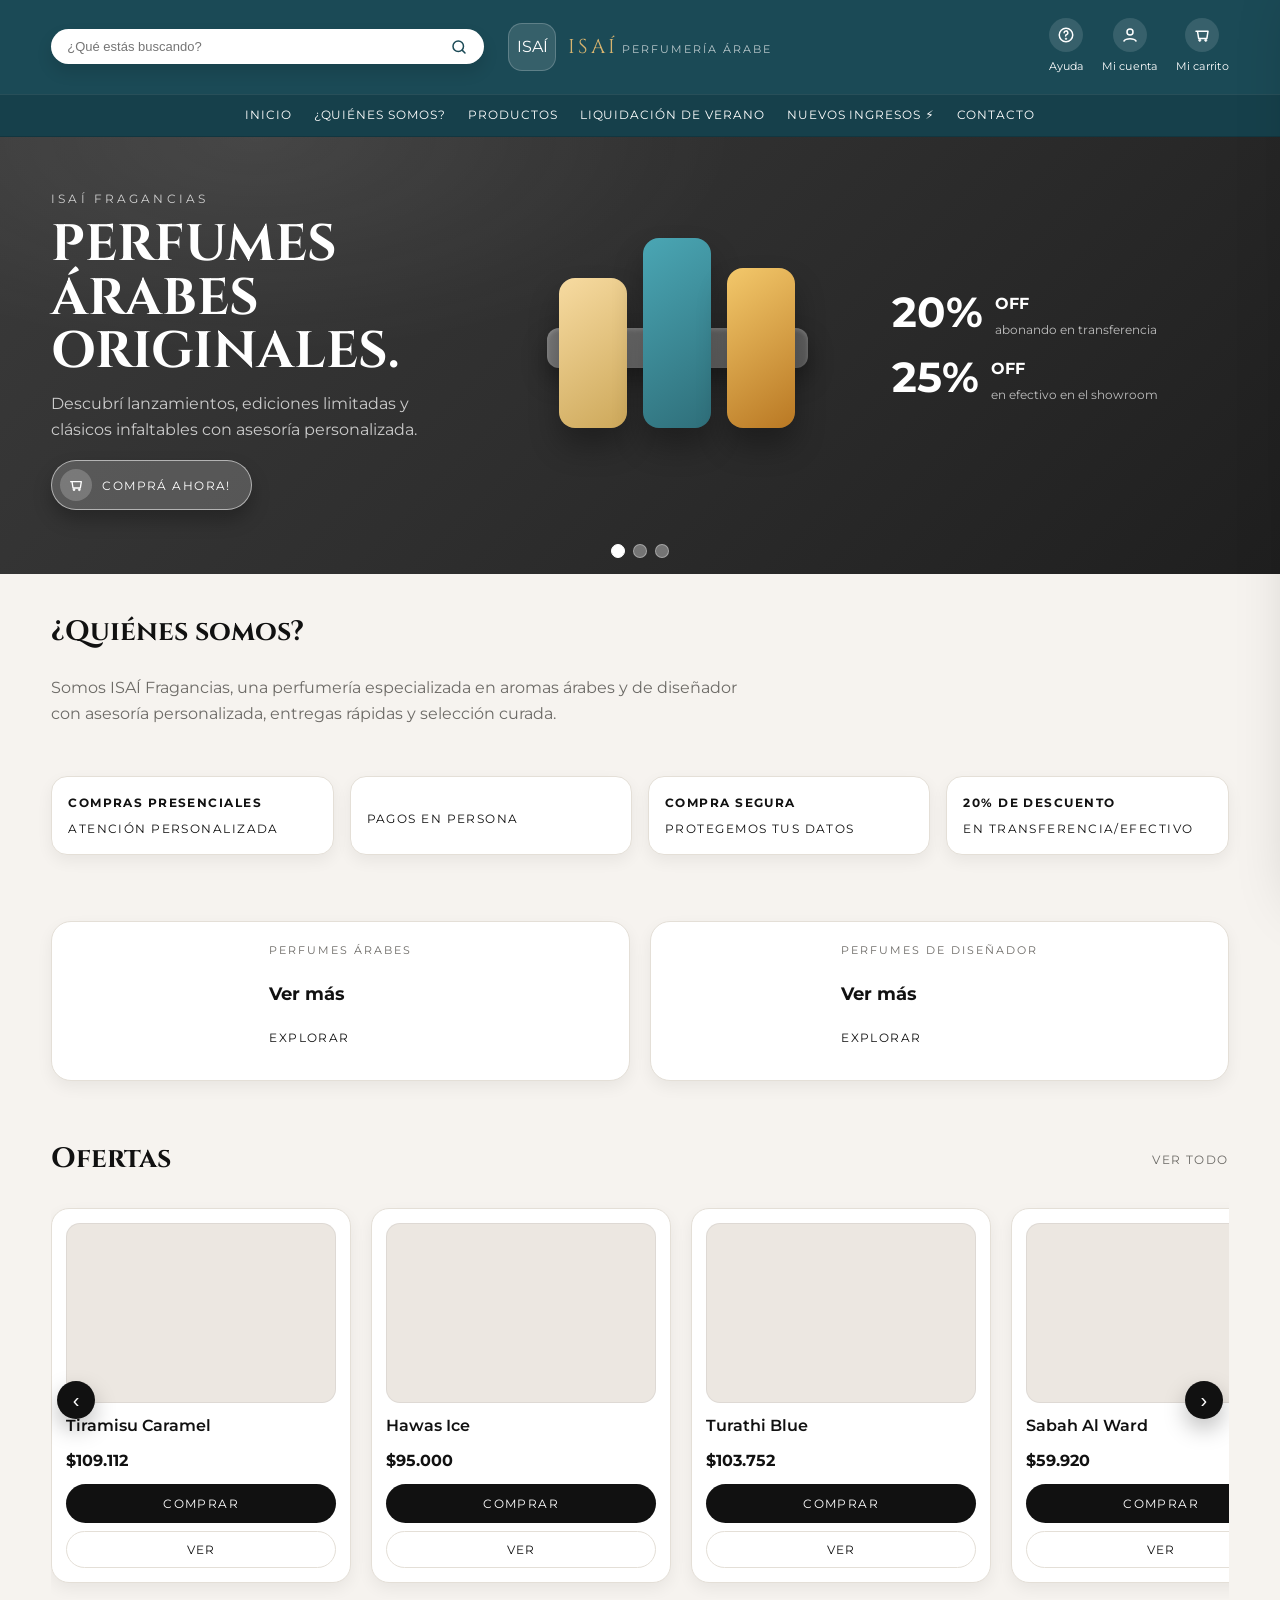
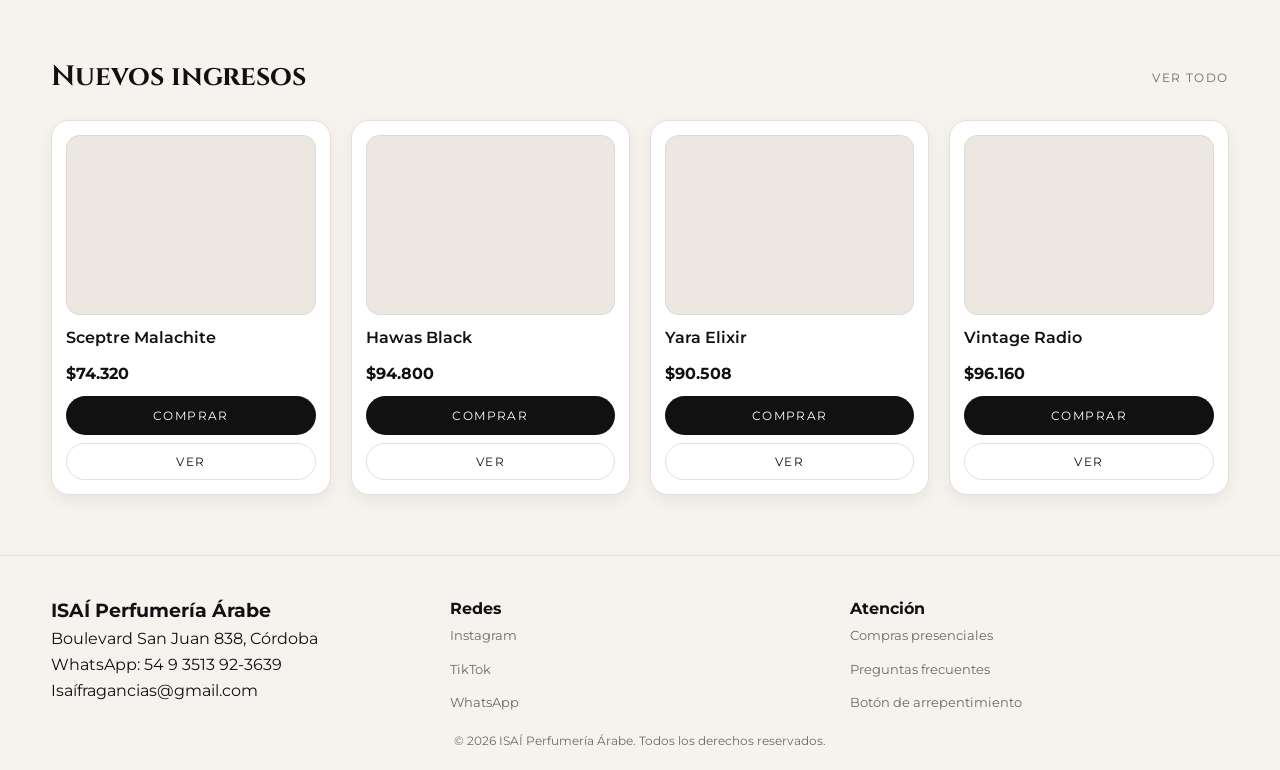
==== commit ab913e89: "mensaje" ====
--- a/index.html
+++ b/index.html
@@ -4,18 +4,26 @@
   <meta charset="utf-8" />
   <meta name="viewport" content="width=device-width, initial-scale=1" />
   <title>ISAÍ Perfumería Árabe</title>
-  <meta name="description" content="Perfumería ISAÍ: perfumes árabes, decants y ediciones exclusivas. Aroma, diseño y sofisticación." />
+  <meta name="description" content="Perfumería ISAÍ: perfumes árabes, decants y ediciones exclusivas." />
   <link rel="preconnect" href="https://fonts.googleapis.com" />
   <link rel="preconnect" href="https://fonts.gstatic.com" crossorigin />
-  <link href="https://fonts.googleapis.com/css2?family=Cinzel:wght@400;600;700&family=Manrope:wght@300;400;500;600;700&display=swap" rel="stylesheet" />
+  <link href="https://fonts.googleapis.com/css2?family=Cinzel:wght@500;700&family=Montserrat:wght@300;400;600;700&display=swap" rel="stylesheet" />
   <link rel="stylesheet" href="styles.css" />
 </head>
 <body class="page-animate">
-  <div class="page-glow"></div>
-
-  <header class="site-header">
-    <div class="container header-inner">
-      <a class="logo" href="#home" aria-label="ISAÍ Perfumería Árabe">
+  <header class="main-header perfumarte-header">
+    <div class="container header-main">
+      <div class="header-search">
+        <input type="search" placeholder="¿Qué estás buscando?" />
+        <button type="button" aria-label="Buscar">
+          <svg viewBox="0 0 24 24" aria-hidden="true">
+            <circle cx="11" cy="11" r="7" fill="none" stroke="currentColor" stroke-width="2"></circle>
+            <path d="M20 20l-3.5-3.5" fill="none" stroke="currentColor" stroke-width="2" stroke-linecap="round"></path>
+          </svg>
+        </button>
+        <div class="search-suggestions" id="searchSuggestions"></div>
+      </div>
+      <a class="logo" href="./index.html" aria-label="ISAÍ Perfumería Árabe">
         <div class="logo-mark" aria-hidden="true">
           <img src="assets/logo-isai.png" alt="Logo ISAÍ" onerror="this.style.display='none'; this.parentElement.classList.add('logo-fallback');" />
           <span class="logo-fallback-text">ISAÍ</span>
@@ -25,199 +33,373 @@
           <span class="tagline">perfumería árabe</span>
         </div>
       </a>
-      <nav class="nav">
-        <a href="#colecciones">Colecciones</a>
-        <a href="./catalogo.html" data-transition>Catálogo</a>
-        <a href="#destacados">Destacados</a>
-        <a href="#experiencia">Experiencia</a>
-        <a href="#ubicacion">Dónde encontrarnos</a>
-        <a href="#contacto">Contacto</a>
-      </nav>
-      <a class="cta" href="./catalogo.html" data-transition>Catálogo</a>
+      <div class="header-actions">
+        <a class="icon-link" href="#">
+          <span class="icon">
+            <svg viewBox="0 0 24 24" aria-hidden="true">
+              <circle cx="12" cy="12" r="9" fill="none" stroke="currentColor" stroke-width="2"></circle>
+              <path d="M9.5 9a2.5 2.5 0 1 1 3.5 2.3c-.9.3-1.5 1.1-1.5 2" fill="none" stroke="currentColor" stroke-width="2" stroke-linecap="round"></path>
+              <circle cx="12" cy="17" r="1" fill="currentColor"></circle>
+            </svg>
+          </span>
+          <span>Ayuda</span>
+        </a>
+        <a class="icon-link" href="#">
+          <span class="icon">
+            <svg viewBox="0 0 24 24" aria-hidden="true">
+              <circle cx="12" cy="8" r="4" fill="none" stroke="currentColor" stroke-width="2"></circle>
+              <path d="M4 20c2.5-4 13.5-4 16 0" fill="none" stroke="currentColor" stroke-width="2" stroke-linecap="round"></path>
+            </svg>
+          </span>
+          <span>Mi cuenta</span>
+        </a>
+        <a class="icon-link" href="#" id="cartHeader" aria-label="Abrir carrito">
+          <span class="icon">
+            <svg viewBox="0 0 24 24" aria-hidden="true">
+              <path d="M4 7h16l-1.5 9.5H7.5L6 7Z" fill="none" stroke="currentColor" stroke-width="2" stroke-linejoin="round"></path>
+              <circle cx="9" cy="19" r="1.5" fill="currentColor"></circle>
+              <circle cx="17" cy="19" r="1.5" fill="currentColor"></circle>
+            </svg>
+            <span class="icon-dot" id="cartCount">0</span>
+          </span>
+          <span>Mi carrito</span>
+        </a>
+      </div>
     </div>
+    <nav class="main-nav">
+      <div class="container nav-inner">
+        <a href="./index.html">Inicio</a>
+        <a href="#quienes-somos">¿Quiénes somos?</a>
+        <div class="nav-item">
+          <a href="./catalogo.html" data-transition>Productos</a>
+          <div class="dropdown">
+            <a href="./catalogo.html" data-transition>Ver todos los productos</a>
+            <a href="./catalogo.html" data-transition>Perfumes de diseñador femeninos</a>
+            <span class="dropdown-title">Perfumes árabes</span>
+            <a href="./catalogo.html" data-transition>Perfumes árabes masculinos</a>
+            <a href="./catalogo.html" data-transition>Perfumes árabes femeninos</a>
+            <a href="./catalogo.html" data-transition>Liquidación verano</a>
+            <a href="./catalogo.html" data-transition>Nuevos ingresos</a>
+            <span class="dropdown-title">Decants árabes</span>
+            <a href="./catalogo.html" data-transition>Decants árabes masculinos</a>
+            <a href="./catalogo.html" data-transition>Decants árabes femeninos</a>
+          </div>
+        </div>
+        <a href="./catalogo.html" data-transition>Liquidación de verano</a>
+        <a href="./catalogo.html" data-transition>Nuevos ingresos ⚡</a>
+        <a href="./contacto.html" data-transition>Contacto</a>
+      </div>
+    </nav>
   </header>
 
-  <main id="home">
-    <section class="hero">
-      <div class="container hero-grid">
-        <div class="hero-copy">
-          <p class="eyebrow">Perfumería ISAÍ</p>
-          <h1>Aromas árabes con brillo contemporáneo.</h1>
-          <p class="lead">
-            Una selección curada de perfumes, decants y ediciones exclusivas. Minimalismo, intensidad y lujo sutil en cada detalle.
-          </p>
-          <div class="hero-actions">
-            <a class="btn-primary" href="./catalogo.html" data-transition>Ver catálogo</a>
-            <button class="btn-ghost">Asesoría personalizada</button>
-          </div>
-          <div class="hero-metrics">
-            <div>
-              <span class="metric">+120</span>
-              <span class="label">fragancias premium</span>
+  <main>
+    <section class="hero-banner">
+      <div class="hero-carousel" id="heroCarousel" aria-label="Carrusel principal">
+        <button class="hero-arrow left" type="button" aria-label="Anterior" data-hero="prev">‹</button>
+        <button class="hero-arrow right" type="button" aria-label="Siguiente" data-hero="next">›</button>
+
+        <div class="hero-panel slide-1 active">
+          <div class="container hero-content">
+            <div class="hero-left">
+              <span class="hero-brand">ISAÍ FRAGANCIAS</span>
+              <h1>Perfumes árabes originales.</h1>
+              <p>Descubrí lanzamientos, ediciones limitadas y clásicos infaltables con asesoría personalizada.</p>
+              <a class="hero-cta-btn" href="./catalogo.html" data-transition>
+                <span class="cta-icon" aria-hidden="true">
+                  <svg viewBox="0 0 24 24">
+                    <path d="M4 7h16l-1.5 9.5H7.5L6 7Z" fill="none" stroke="currentColor" stroke-width="2" stroke-linejoin="round"></path>
+                    <circle cx="9" cy="19" r="1.5" fill="currentColor"></circle>
+                    <circle cx="17" cy="19" r="1.5" fill="currentColor"></circle>
+                  </svg>
+                </span>
+                <span>Comprá ahora!</span>
+              </a>
             </div>
-            <div>
-              <span class="metric">24h</span>
-              <span class="label">envíos en capital</span>
+            <div class="hero-center">
+              <div class="hero-bottles">
+                <div class="hero-bottle bottle-1"></div>
+                <div class="hero-bottle bottle-2"></div>
+                <div class="hero-bottle bottle-3"></div>
+              </div>
+              <div class="hero-platform"></div>
             </div>
-            <div>
-              <span class="metric">3 cuotas</span>
-              <span class="label">sin interés</span>
+            <div class="hero-right">
+              <div class="promo-item">
+                <span class="promo-big">20%</span>
+                <div class="promo-text">
+                  <span class="promo-label">off</span>
+                  <span class="promo-sub">abonando en transferencia</span>
+                </div>
+              </div>
+              <div class="promo-item">
+                <span class="promo-big">25%</span>
+                <div class="promo-text">
+                  <span class="promo-label">off</span>
+                  <span class="promo-sub">en efectivo en el showroom</span>
+                </div>
+              </div>
             </div>
           </div>
         </div>
-        <div class="hero-visual">
-          <div class="glow-card">
-            <div class="glow-ring"></div>
-            <div class="glow-content">
-              <p class="glow-title">Colección Noche Blanca</p>
-              <p class="glow-subtitle">Notas de ámbar, almizcle y oud.</p>
-              <div class="price-row">
-                <span class="price">$34.900</span>
-                <span class="chip">Nuevo</span>
+
+        <div class="hero-panel slide-2">
+          <div class="container hero-content">
+            <div class="hero-left">
+              <span class="hero-brand">ISAÍ FRAGANCIAS</span>
+              <h1>Fragancias de diseñador.</h1>
+              <p>Selección curada de perfumes importados con stock inmediato y entrega rápida.</p>
+              <a class="hero-cta-btn" href="./catalogo.html" data-transition>
+                <span class="cta-icon" aria-hidden="true">
+                  <svg viewBox="0 0 24 24">
+                    <path d="M4 7h16l-1.5 9.5H7.5L6 7Z" fill="none" stroke="currentColor" stroke-width="2" stroke-linejoin="round"></path>
+                    <circle cx="9" cy="19" r="1.5" fill="currentColor"></circle>
+                    <circle cx="17" cy="19" r="1.5" fill="currentColor"></circle>
+                  </svg>
+                </span>
+                <span>Comprá ahora!</span>
+              </a>
+            </div>
+            <div class="hero-center">
+              <div class="hero-bottles">
+                <div class="hero-bottle bottle-1"></div>
+                <div class="hero-bottle bottle-2"></div>
+                <div class="hero-bottle bottle-3"></div>
               </div>
-              <button class="btn-dark">Ver detalle</button>
+              <div class="hero-platform"></div>
             </div>
-          </div>
-          <div class="floating-tags">
-            <span>Árabes Originales</span>
-            <span>Decants 10ml</span>
-            <span>Edición Limitada</span>
-          </div>
+            <div class="hero-right">
+              <div class="promo-item">
+                <span class="promo-big">20%</span>
+                <div class="promo-text">
+                  <span class="promo-label">off</span>
+                  <span class="promo-sub">abonando en transferencia</span>
+                </div>
+              </div>
+              <div class="promo-item">
+                <span class="promo-big">25%</span>
+                <div class="promo-text">
+                  <span class="promo-label">off</span>
+                  <span class="promo-sub">en efectivo en el showroom</span>
+                </div>
+              </div>
+            </div>
+          </div>
+        </div>
+
+        <div class="hero-panel slide-3">
+          <div class="container hero-content">
+            <div class="hero-left">
+              <span class="hero-brand">ISAÍ FRAGANCIAS</span>
+              <h1>Decants y ediciones exclusivas.</h1>
+              <p>Probá, descubrí y elegí tu favorita con muestras premium de 10 ml.</p>
+              <a class="hero-cta-btn" href="./catalogo.html" data-transition>
+                <span class="cta-icon" aria-hidden="true">
+                  <svg viewBox="0 0 24 24">
+                    <path d="M4 7h16l-1.5 9.5H7.5L6 7Z" fill="none" stroke="currentColor" stroke-width="2" stroke-linejoin="round"></path>
+                    <circle cx="9" cy="19" r="1.5" fill="currentColor"></circle>
+                    <circle cx="17" cy="19" r="1.5" fill="currentColor"></circle>
+                  </svg>
+                </span>
+                <span>Comprá ahora!</span>
+              </a>
+            </div>
+            <div class="hero-center">
+              <div class="hero-bottles">
+                <div class="hero-bottle bottle-1"></div>
+                <div class="hero-bottle bottle-2"></div>
+                <div class="hero-bottle bottle-3"></div>
+              </div>
+              <div class="hero-platform"></div>
+            </div>
+            <div class="hero-right">
+              <div class="promo-item">
+                <span class="promo-big">20%</span>
+                <div class="promo-text">
+                  <span class="promo-label">off</span>
+                  <span class="promo-sub">abonando en transferencia</span>
+                </div>
+              </div>
+              <div class="promo-item">
+                <span class="promo-big">25%</span>
+                <div class="promo-text">
+                  <span class="promo-label">off</span>
+                  <span class="promo-sub">en efectivo en el showroom</span>
+                </div>
+              </div>
+            </div>
+          </div>
+        </div>
+
+        <div class="hero-dots" aria-label="Cambiar banner">
+          <button class="dot active" type="button" data-hero-dot="0" aria-label="Ir a la oferta 1"></button>
+          <button class="dot" type="button" data-hero-dot="1" aria-label="Ir a la oferta 2"></button>
+          <button class="dot" type="button" data-hero-dot="2" aria-label="Ir a la oferta 3"></button>
         </div>
       </div>
     </section>
 
-    <section id="colecciones" class="collections">
+    <section id="quienes-somos" class="section-block">
+      <div class="container section-head-row">
+        <h2>¿Quiénes somos?</h2>
+      </div>
       <div class="container">
-        <div class="section-head">
-          <h2>Colecciones esenciales</h2>
-          <p>Curaduría minimalista para encontrar el aroma que habla por vos.</p>
-        </div>
-        <div class="card-grid card-grid--two">
-          <article class="card">
-            <h3>Árabes Originales</h3>
-            <p>Fragancias intensas, elegantes y de larga duración.</p>
-            <button class="btn-link">Explorar</button>
-          </article>
-          <article class="card">
-            <h3>Decants</h3>
-            <p>Probalos en formato 10ml con envío rápido.</p>
-            <button class="btn-link">Explorar</button>
-          </article>
-          <!-- Secciones eliminadas a pedido: Victoria's Secret y Mini Árabes -->
-        </div>
+        <p style="color:#6c6a66; max-width:700px;">Somos ISAÍ Fragancias, una perfumería especializada en aromas árabes y de diseñador con asesoría personalizada, entregas rápidas y selección curada.</p>
       </div>
     </section>
 
-    <section id="destacados" class="featured">
+    <section class="benefits">
+      <div class="container benefits-grid">
+        <article class="benefit">
+          <strong>Compras presenciales</strong>
+          <span>Atención personalizada</span>
+        </article>
+        <article class="benefit">
+          <strong></strong>
+          <span>Pagos en persona</span>
+        </article>
+        <article class="benefit">
+          <strong>Compra segura</strong>
+          <span>Protegemos tus datos</span>
+        </article>
+        <article class="benefit">
+          <strong>20% de descuento</strong>
+          <span>En transferencia/efectivo</span>
+        </article>
+      </div>
+    </section>
+
+    <section class="section-block">
+      <div class="container" style="display:grid; grid-template-columns: repeat(auto-fit, minmax(260px, 1fr)); gap:20px;">
+        <div class="hero-card" style="min-height:160px; justify-content:center;">
+          <span class="tag">Perfumes árabes</span>
+          <h3>Ver más</h3>
+          <a class="btn-link" href="./catalogo.html" data-transition>Explorar</a>
+        </div>
+        <div class="hero-card" style="min-height:160px; justify-content:center;">
+          <span class="tag">Perfumes de diseñador</span>
+          <h3>Ver más</h3>
+          <a class="btn-link" href="./catalogo.html" data-transition>Explorar</a>
+        </div>
+      </div>
+    </section>
+
+    <section class="section-block">
+      <div class="container section-head-row">
+        <h2>Ofertas</h2>
+        <a class="section-link" href="./catalogo.html" data-transition>Ver todo</a>
+      </div>
       <div class="container">
-        <div class="section-head">
-          <h2>Destacados ISAÍ</h2>
-          <p>Las fragancias más pedidas, con stock limitado.</p>
-        </div>
-        <div class="product-grid">
-          <article class="product">
-            <div class="product-top">
-              <span class="pill">Best seller</span>
-              <span class="stock">En stock</span>
-            </div>
-            <h3>Baccarat Rouge 540</h3>
-            <p>Oud suave, caramelo y madera blanca.</p>
-            <div class="product-bottom">
-              <span class="price">$35.000</span>
-              <button class="btn-ghost">Comprar</button>
-            </div>
-          </article>
-          <article class="product">
-            <div class="product-top">
-              <span class="pill">Novedad</span>
-              <span class="stock">Últimas unidades</span>
-            </div>
-            <h3>Scandal Absolu</h3>
-            <p>Notas de miel y cuero con salida vibrante.</p>
-            <div class="product-bottom">
-              <span class="price">$32.000</span>
-              <button class="btn-ghost">Comprar</button>
-            </div>
-          </article>
-          <article class="product">
-            <div class="product-top">
-              <span class="pill">Exclusivo</span>
-              <span class="stock">En stock</span>
-            </div>
-            <h3>Layton</h3>
-            <p>Fresco especiado con vainilla moderna.</p>
-            <div class="product-bottom">
-              <span class="price">$35.000</span>
-              <button class="btn-ghost">Comprar</button>
-            </div>
-          </article>
+        <div class="carousel">
+          <button class="carousel-btn prev" type="button" aria-label="Anterior" data-carousel="offers-prev">‹</button>
+          <div class="carousel-track" id="offersTrack">
+            <article class="product-card">
+          <div class="product-image"></div>
+          <h3>Tiramisu Caramel</h3>
+          <div class="price-row">
+            <span class="price">$109.112</span>
+            
+          </div>
+          <div class="card-actions">
+            <a class="btn-primary" href="./catalogo.html" data-transition>Comprar</a>
+            <a class="btn-ghost" href="./catalogo.html" data-transition>Ver</a>
+          </div>
+            </article>
+            <article class="product-card">
+          <div class="product-image"></div>
+          <h3>Hawas Ice</h3>
+          <div class="price-row">
+            <span class="price">$95.000</span>
+            
+          </div>
+          <div class="card-actions">
+            <a class="btn-primary" href="./catalogo.html" data-transition>Comprar</a>
+            <a class="btn-ghost" href="./catalogo.html" data-transition>Ver</a>
+          </div>
+            </article>
+            <article class="product-card">
+          <div class="product-image"></div>
+          <h3>Turathi Blue</h3>
+          <div class="price-row">
+            <span class="price">$103.752</span>
+            
+          </div>
+          <div class="card-actions">
+            <a class="btn-primary" href="./catalogo.html" data-transition>Comprar</a>
+            <a class="btn-ghost" href="./catalogo.html" data-transition>Ver</a>
+          </div>
+            </article>
+            <article class="product-card">
+          <div class="product-image"></div>
+          <h3>Sabah Al Ward</h3>
+          <div class="price-row">
+            <span class="price">$59.920</span>
+            
+          </div>
+          <div class="card-actions">
+            <a class="btn-primary" href="./catalogo.html" data-transition>Comprar</a>
+            <a class="btn-ghost" href="./catalogo.html" data-transition>Ver</a>
+          </div>
+            </article>
+          </div>
+          <button class="carousel-btn next" type="button" aria-label="Siguiente" data-carousel="offers-next">›</button>
         </div>
       </div>
     </section>
 
-    <section id="experiencia" class="experience">
-      <div class="container experience-grid">
-        <div>
-          <h2>Experiencia ISAÍ</h2>
-          <p>
-            Atención personalizada, packaging premium y una selección de marcas que combinan tradición árabe con estética contemporánea.
-            Cada entrega se siente como un ritual.
-          </p>
-        </div>
-        <div class="experience-cards">
-          <article>
-            <h3>Curaduría</h3>
-            <p>Solo fragancias con excelente proyección y calidad de fijación.</p>
-          </article>
-          <article>
-            <h3>Envíos rápidos</h3>
-            <p>Despachos diarios y seguimiento en tiempo real.</p>
-          </article>
-          <article>
-            <h3>Brillo minimal</h3>
-            <p>Estética limpia con detalles que realzan el lujo.</p>
-          </article>
-        </div>
-      </div>
-    </section>
-
-    <section class="newsletter">
-      <div class="container newsletter-inner">
-        <div>
-          <h2>Novedades y lanzamientos</h2>
-          <p>Suscribite y recibí antes que nadie nuevos drops y promociones.</p>
-        </div>
-        <form class="newsletter-form" aria-label="Suscripción">
-          <input type="email" placeholder="Tu email" required />
-          <button type="submit" class="btn-dark">Enviar</button>
-        </form>
-      </div>
-    </section>
-
-    <section id="ubicacion" class="location">
-      <div class="container location-grid">
-        <div class="location-copy">
-          <p class="eyebrow">Dónde encontrarnos</p>
-          <h2>ISAÍ Perfumería Árabe</h2>
-          <p>
-            Boulevard San Juan 838, Córdoba. Te esperamos con asesoría personalizada y
-            stock inmediato.
-          </p>
-          <div class="location-meta">
-            <span>Horarios: Lun a Sáb • 10:00 a 13:00 y 17:00 a 22:00</span>
-            <span>Domingos • 17:00 a 22:00</span>
-            <span>WhatsApp: +54 9 3513 92-3639</span>
-          </div>
-        </div>
-        <div class="location-map">
-          <iframe
-            title="Mapa ISAÍ Perfumería Árabe"
-            loading="lazy"
-            referrerpolicy="no-referrer-when-downgrade"
-            src="https://www.google.com/maps?q=-31.4506106,-64.1789881&z=17&output=embed"
-          ></iframe>
-        </div>
+    <section class="section-block">
+      <div class="container section-head-row">
+        <h2>Nuevos ingresos</h2>
+        <a class="section-link" href="./catalogo.html" data-transition>Ver todo</a>
+      </div>
+      <div class="container product-grid">
+        <article class="product-card">
+          <div class="product-image"></div>
+          <span class="badge">Nuevo</span><h3>Sceptre Malachite</h3>
+          <div class="price-row">
+            <span class="price">$74.320</span>
+            
+          </div>
+          <div class="card-actions">
+            <a class="btn-primary" href="./catalogo.html" data-transition>Comprar</a>
+            <a class="btn-ghost" href="./catalogo.html" data-transition>Ver</a>
+          </div>
+        </article>
+        <article class="product-card">
+          <div class="product-image"></div>
+          <span class="badge">Nuevo</span><h3>Hawas Black</h3>
+          <div class="price-row">
+            <span class="price">$94.800</span>
+            
+          </div>
+          <div class="card-actions">
+            <a class="btn-primary" href="./catalogo.html" data-transition>Comprar</a>
+            <a class="btn-ghost" href="./catalogo.html" data-transition>Ver</a>
+          </div>
+        </article>
+        <article class="product-card">
+          <div class="product-image"></div>
+          <span class="badge">Nuevo</span><h3>Yara Elixir</h3>
+          <div class="price-row">
+            <span class="price">$90.508</span>
+            
+          </div>
+          <div class="card-actions">
+            <a class="btn-primary" href="./catalogo.html" data-transition>Comprar</a>
+            <a class="btn-ghost" href="./catalogo.html" data-transition>Ver</a>
+          </div>
+        </article>
+        <article class="product-card">
+          <div class="product-image"></div>
+          <span class="badge">Nuevo</span><h3>Vintage Radio</h3>
+          <div class="price-row">
+            <span class="price">$96.160</span>
+            
+          </div>
+          <div class="card-actions">
+            <a class="btn-primary" href="./catalogo.html" data-transition>Comprar</a>
+            <a class="btn-ghost" href="./catalogo.html" data-transition>Ver</a>
+          </div>
+        </article>
       </div>
     </section>
   </main>
@@ -226,14 +408,14 @@
     <div class="container footer-grid">
       <div>
         <h3>ISAÍ Perfumería Árabe</h3>
-        <p>Bv Elias Yofre 1135, Córdoba,Argentina</p>
-        <p>WhatsApp: +54 9 3513 92-3639</p>
+        <p>Boulevard San Juan 838, Córdoba</p>
+        <p>WhatsApp: 54 9 3513 92-3639</p>
         <p>Isaífragancias@gmail.com</p>
       </div>
       <div>
         <h4>Redes</h4>
         <ul class="footer-links">
-          <li><a href="https://www.instagram.com/isaifragancias/">Instagram</a></li>
+          <li><a href="https://www.instagram.com/isaifragancias/" target="_blank" rel="noopener">Instagram</a></li>
           <li><a href="#">TikTok</a></li>
           <li><a href="https://wa.me/5493513923639?text=Hola%21%20tego%20una%20consulta%20a%20cerca%20de%20un%20perfume">WhatsApp</a></li>
         </ul>
@@ -241,7 +423,7 @@
       <div>
         <h4>Atención</h4>
         <ul class="footer-links">
-          <li><a href="#">Envíos y cambios</a></li>
+          <li><a href="#">Compras presenciales</a></li>
           <li><a href="#">Preguntas frecuentes</a></li>
           <li><a href="#">Botón de arrepentimiento</a></li>
         </ul>
@@ -251,6 +433,407 @@
       <p>© 2026 ISAÍ Perfumería Árabe. Todos los derechos reservados.</p>
     </div>
   </footer>
+  <div class="cart-overlay" id="cartOverlay" aria-hidden="true"></div>
+  <aside class="cart-drawer" id="cartDrawer" aria-hidden="true">
+    <div class="cart-header">
+      <h3>Carrito</h3>
+      <button class="cart-close" id="cartClose" aria-label="Cerrar carrito">Cerrar</button>
+    </div>
+    <div class="cart-items" id="cartItems"></div>
+    <div class="cart-footer">
+      <div class="cart-total">
+        <span>Total</span>
+        <strong id="cartTotal"></strong>
+      </div>
+      <a class="btn-primary cart-checkout" id="cartCheckout" href="#" target="_blank" rel="noopener">Finalizar por WhatsApp</a>
+    </div>
+  </aside>
+  <script>
+    (function () {
+      var cartKey = "isai_cart";
+      var cart = [];
+      var cartDrawer = document.getElementById("cartDrawer");
+      var cartOverlay = document.getElementById("cartOverlay");
+      var cartItems = document.getElementById("cartItems");
+      var cartCount = document.getElementById("cartCount");
+      var cartTotal = document.getElementById("cartTotal");
+      var cartCheckout = document.getElementById("cartCheckout");
+      var cartHeader = document.getElementById("cartHeader");
+
+      function formatPrice(value) {
+        return "$" + value.toLocaleString("es-AR");
+      }
+
+      function loadCart() {
+        try {
+          cart = JSON.parse(localStorage.getItem(cartKey) || "[]");
+        } catch (e) {
+          cart = [];
+        }
+      }
+
+      function saveCart() {
+        localStorage.setItem(cartKey, JSON.stringify(cart));
+        renderCart();
+      }
+
+      function renderCart() {
+        var total = 0;
+        var count = 0;
+        if (!cart.length) {
+          cartItems.innerHTML = "<p class='cart-empty'>Tu carrito está vacío.</p>";
+          cartTotal.textContent = "$0";
+          if (cartCount) {
+            cartCount.textContent = "0";
+            cartCount.style.display = "none";
+          }
+          cartCheckout.setAttribute("href", "https://wa.me/5493513923639?text=Hola%21%20tego%20una%20consulta%20a%20cerca%20de%20un%20perfume");
+          return;
+        }
+
+        var html = cart.map(function (item, index) {
+          total += item.price * item.qty;
+          count += item.qty;
+          var thumb = item.image
+            ? "<div class='cart-thumb' style=\"background-image:url('" + item.image + "')\"></div>"
+            : "<div class='cart-thumb placeholder'></div>";
+          return (
+            "<div class='cart-item' data-index='" + index + "'>" +
+              thumb +
+              "<div class='cart-info'>" +
+                "<p class='cart-name'>" + item.name + "</p>" +
+                "<p class='cart-price'>" + formatPrice(item.price) + "</p>" +
+              "</div>" +
+              "<div class='cart-qty'>" +
+                "<button data-action='dec'>-</button>" +
+                "<span>" + item.qty + "</span>" +
+                "<button data-action='inc'>+</button>" +
+              "</div>" +
+              "<button class='cart-remove' data-action='remove' aria-label='Quitar'>×</button>" +
+            "</div>"
+          );
+        }).join("");
+
+        cartItems.innerHTML = html;
+        cartTotal.textContent = formatPrice(total);
+        if (cartCount) {
+          cartCount.textContent = count.toString();
+          cartCount.style.display = "grid";
+        }
+
+        var message = "Hola! tego una consulta a cerca de un perfume. Mi carrito:%0A";
+        cart.forEach(function (item) {
+          message += "- " + item.name + " x" + item.qty + " (" + formatPrice(item.price) + ")%0A";
+        });
+        message += "Total: " + formatPrice(total);
+        cartCheckout.setAttribute("href", "https://wa.me/5493513923639?text=" + message);
+      }
+
+      function openCart() {
+        cartDrawer.classList.add("open");
+        cartOverlay.classList.add("show");
+        cartDrawer.setAttribute("aria-hidden", "false");
+        document.body.classList.add("cart-open");
+      }
+
+      function closeCart() {
+        cartDrawer.classList.remove("open");
+        cartOverlay.classList.remove("show");
+        cartDrawer.setAttribute("aria-hidden", "true");
+        document.body.classList.remove("cart-open");
+      }
+
+      if (cartHeader) {
+        cartHeader.addEventListener("click", function (event) {
+          event.preventDefault();
+          openCart();
+        });
+      }
+      document.getElementById("cartClose").addEventListener("click", closeCart);
+      cartOverlay.addEventListener("click", closeCart);
+
+      cartItems.addEventListener("click", function (event) {
+        var button = event.target.closest("button");
+        if (!button) return;
+        var itemEl = event.target.closest(".cart-item");
+        if (!itemEl) return;
+        var index = parseInt(itemEl.getAttribute("data-index"), 10);
+        if (Number.isNaN(index)) return;
+        var action = button.getAttribute("data-action");
+        if (action === "inc") {
+          cart[index].qty += 1;
+        } else if (action === "dec") {
+          cart[index].qty -= 1;
+          if (cart[index].qty <= 0) {
+            cart.splice(index, 1);
+          }
+        } else if (action === "remove") {
+          cart.splice(index, 1);
+        }
+        saveCart();
+      });
+
+      loadCart();
+      renderCart();
+    })();
+  </script>
+  <script>
+    (function () {
+      var track = document.getElementById("offersTrack");
+      var prev = document.querySelector("[data-carousel='offers-prev']");
+      var next = document.querySelector("[data-carousel='offers-next']");
+      if (!track || !prev || !next) return;
+
+      function getGap() {
+        var styles = window.getComputedStyle(track);
+        var gapValue = styles.columnGap || styles.gap || "20px";
+        var gap = parseFloat(gapValue);
+        return Number.isNaN(gap) ? 20 : gap;
+      }
+
+      function scrollByCards(direction) {
+        var card = track.querySelector(".product-card");
+        var cardWidth = card ? card.getBoundingClientRect().width : 240;
+        var amount = (cardWidth + getGap()) * 2;
+        track.scrollBy({ left: direction * amount, behavior: "smooth" });
+      }
+
+      prev.addEventListener("click", function () {
+        scrollByCards(-1);
+      });
+      next.addEventListener("click", function () {
+        scrollByCards(1);
+      });
+    })();
+  </script>
+  <script>
+    (function () {
+      var searchWrapper = document.querySelector(".header-search");
+      if (!searchWrapper) return;
+      var input = searchWrapper.querySelector("input");
+      var button = searchWrapper.querySelector("button");
+      var suggestions = searchWrapper.querySelector(".search-suggestions");
+      if (!input || !button || !suggestions) return;
+
+      var products = [];
+
+      function normalize(text) {
+        return text
+          .toLowerCase()
+          .normalize("NFD")
+          .replace(/[\u0300-\u036f]/g, "")
+          .replace(/[^a-z0-9\s]/g, "")
+          .trim();
+      }
+
+      function formatPrice(value) {
+        return "$" + value.toLocaleString("es-AR");
+      }
+
+      function extractProducts(doc) {
+        return Array.prototype.slice.call(doc.querySelectorAll(".catalog-item")).map(function (item) {
+          var title = item.querySelector("h3");
+          var name = title ? title.textContent.trim() : "";
+          var price = parseInt(item.getAttribute("data-price"), 10) || 0;
+          var img = item.querySelector("img.catalog-image");
+          var image = img && img.getAttribute("src") ? img.getAttribute("src") : "";
+          return { name: name, price: price, image: image };
+        }).filter(function (item) { return item.name; });
+      }
+
+      function loadProducts() {
+        return fetch("./catalogo.html")
+          .then(function (res) { return res.text(); })
+          .then(function (html) {
+            var doc = new DOMParser().parseFromString(html, "text/html");
+            products = extractProducts(doc);
+            return products;
+          })
+          .catch(function () { products = []; return products; });
+      }
+
+      function renderSuggestions(list, query) {
+        var footer = "<button type='button' class='search-footer' data-action='all'>Ver todos los resultados</button>";
+        if (!list.length) {
+          if (query) {
+            suggestions.innerHTML = "<div class='search-empty'>No encontramos resultados.</div>" + footer;
+            suggestions.classList.add("show");
+            suggestions.setAttribute("data-query", query);
+          } else {
+            suggestions.classList.remove("show");
+            suggestions.innerHTML = "";
+          }
+          return;
+        }
+        var itemsHtml = list.map(function (item) {
+          var thumbStyle = item.image ? " style=\"background-image:url('" + item.image + "')\"" : "";
+          var installments = item.price ? "" : "";
+          var meta = item.price ? formatPrice(item.price) + installments : "Consultar precio";
+          return (
+            "<button type='button' class='search-item' data-name=\"" + item.name.replace(/\"/g, "&quot;") + "\">" +
+              "<span class='search-thumb'" + thumbStyle + "></span>" +
+              "<span class='search-body'>" +
+                "<span class='search-name'>" + item.name + "</span>" +
+                "<span class='search-meta'>" + meta + "</span>" +
+              "</span>" +
+              "<span class='search-arrow'>›</span>" +
+            "</button>"
+          );
+        }).join("");
+        suggestions.innerHTML = itemsHtml + footer;
+        suggestions.classList.add("show");
+        suggestions.setAttribute("data-query", query || "");
+      }
+
+      function goToSearch(query) {
+        if (query) {
+          window.location.href = "./catalogo.html?q=" + encodeURIComponent(query);
+        } else {
+          window.location.href = "./catalogo.html";
+        }
+      }
+
+      function handleInput() {
+        var value = input.value.trim();
+        if (value.length < 1) {
+          renderSuggestions([]);
+          return;
+        }
+        var query = normalize(value);
+        var matches = products.filter(function (item) {
+          return normalize(item.name).includes(query);
+        }).slice(0, 6);
+        renderSuggestions(matches, value);
+      }
+
+      suggestions.addEventListener("click", function (event) {
+        var btn = event.target.closest(".search-item");
+        if (btn) {
+          var name = btn.getAttribute("data-name");
+          input.value = name;
+          renderSuggestions([]);
+          goToSearch(name);
+          return;
+        }
+        var footer = event.target.closest("[data-action='all']");
+        if (footer) {
+          var query = suggestions.getAttribute("data-query") || input.value.trim();
+          renderSuggestions([]);
+          goToSearch(query);
+        }
+      });
+
+      input.addEventListener("input", handleInput);
+      input.addEventListener("focus", handleInput);
+      input.addEventListener("keydown", function (event) {
+        if (event.key === "Enter") {
+          event.preventDefault();
+          var first = suggestions.querySelector(".search-item");
+          if (first) {
+            goToSearch(first.getAttribute("data-name"));
+          } else if (input.value.trim()) {
+            goToSearch(input.value.trim());
+          }
+        }
+      });
+
+      button.addEventListener("click", function () {
+        if (input.value.trim()) {
+          goToSearch(input.value.trim());
+        }
+      });
+
+      document.addEventListener("click", function (event) {
+        if (!searchWrapper.contains(event.target)) {
+          renderSuggestions([]);
+        }
+      });
+
+      loadProducts().then(function () {
+        if (input.value.trim().length >= 1) {
+          handleInput();
+        }
+      });
+    })();
+  </script>
+  <script>
+    (function () {
+      var carousel = document.getElementById("heroCarousel");
+      if (!carousel) return;
+      var slides = carousel.querySelectorAll(".hero-panel");
+      var dots = carousel.querySelectorAll("[data-hero-dot]");
+      var prev = carousel.querySelector("[data-hero='prev']");
+      var next = carousel.querySelector("[data-hero='next']");
+      var current = 0;
+      var interval = 6000;
+      var timer = null;
+
+      function showSlide(index) {
+        slides.forEach(function (slide, idx) {
+          if (idx === index) {
+            slide.classList.add("active");
+            slide.setAttribute("aria-hidden", "false");
+          } else {
+            slide.classList.remove("active");
+            slide.setAttribute("aria-hidden", "true");
+          }
+        });
+        dots.forEach(function (dot, idx) {
+          dot.classList.toggle("active", idx === index);
+        });
+        current = index;
+      }
+
+      function nextSlide() {
+        var nextIndex = (current + 1) % slides.length;
+        showSlide(nextIndex);
+      }
+
+      function prevSlide() {
+        var prevIndex = (current - 1 + slides.length) % slides.length;
+        showSlide(prevIndex);
+      }
+
+      function startAuto() {
+        stopAuto();
+        timer = setInterval(nextSlide, interval);
+      }
+
+      function stopAuto() {
+        if (timer) {
+          clearInterval(timer);
+          timer = null;
+        }
+      }
+
+      if (prev) {
+        prev.addEventListener("click", function () {
+          prevSlide();
+          startAuto();
+        });
+      }
+      if (next) {
+        next.addEventListener("click", function () {
+          nextSlide();
+          startAuto();
+        });
+      }
+      dots.forEach(function (dot) {
+        dot.addEventListener("click", function () {
+          var index = parseInt(dot.getAttribute("data-hero-dot"), 10);
+          if (Number.isNaN(index)) return;
+          showSlide(index);
+          startAuto();
+        });
+      });
+
+      carousel.addEventListener("mouseenter", stopAuto);
+      carousel.addEventListener("mouseleave", startAuto);
+
+      showSlide(0);
+      startAuto();
+    })();
+  </script>
   <script>
     document.addEventListener("click", function (event) {
       var link = event.target.closest("a[data-transition]");
@@ -266,3 +849,16 @@
   </script>
 </body>
 </html>
+
+
+
+
+
+
+
+
+
+
+
+
+
--- a/styles.css
+++ b/styles.css
@@ -1,17 +1,13 @@
 ﻿:root {
-  color-scheme: only light;
-  --bg: #0b0b0b;
-  --bg-strong: #050505;
-  --text: #f5f5f5;
-  --text-soft: rgba(255, 255, 255, 0.6);
-  --white: #ffffff;
-  --black: #050505;
-  --silver: rgba(255, 255, 255, 0.72);
-  --glow: rgba(255, 255, 255, 0.75);
-  --accent: #bfbfbf;
-  --shadow: 0 25px 70px rgba(0, 0, 0, 0.45);
-  --glass: rgba(255, 255, 255, 0.08);
-  --glass-border: rgba(255, 255, 255, 0.16);
+  --bg: #f6f3ef;
+  --surface: #ffffff;
+  --text: #111111;
+  --muted: #6c6a66;
+  --border: #e4dfd7;
+  --accent: #d8b46f;
+  --accent-dark: #a98237;
+  --shadow: 0 12px 30px rgba(0, 0, 0, 0.08);
+  --shadow-soft: 0 6px 16px rgba(0, 0, 0, 0.06);
 }
 
 * {
@@ -21,125 +17,115 @@
 }
 
 body {
-  font-family: "Manrope", system-ui, sans-serif;
+  font-family: "Montserrat", "Manrope", system-ui, sans-serif;
   background: var(--bg);
   color: var(--text);
-  min-height: 100vh;
   line-height: 1.6;
 }
 
+.page-glow {
+  display: none;
+}
+
 .page-animate {
-  animation: pageFadeIn 0.55s ease;
+  animation: pageFadeIn 0.45s ease;
 }
 
 .page-animate.page-leave {
-  animation: pageFadeOut 0.3s ease forwards;
+  animation: pageFadeOut 0.25s ease forwards;
 }
 
 @keyframes pageFadeIn {
-  from {
-    opacity: 0;
-    transform: translateY(10px);
-  }
-  to {
-    opacity: 1;
-    transform: translateY(0);
-  }
+  from { opacity: 0; transform: translateY(10px); }
+  to { opacity: 1; transform: translateY(0); }
 }
 
 @keyframes pageFadeOut {
-  from {
-    opacity: 1;
-    transform: translateY(0);
-  }
-  to {
-    opacity: 0;
-    transform: translateY(-8px);
-  }
-}
-
-.page-glow {
-  position: fixed;
-  inset: 0;
-  pointer-events: none;
-  background:
-    radial-gradient(circle at 15% 20%, rgba(255, 255, 255, 0.65), transparent 45%),
-    radial-gradient(circle at 85% 5%, rgba(255, 255, 255, 0.45), transparent 35%),
-    radial-gradient(circle at 50% 70%, rgba(255, 255, 255, 0.25), transparent 55%),
-    linear-gradient(135deg, rgba(255, 255, 255, 0.08), rgba(0, 0, 0, 0.6));
-  mix-blend-mode: screen;
-  opacity: 0.95;
-  z-index: 0;
-}
-
-.catalog-page {
-  --bg: #f4f1ec;
-  --bg-strong: #101010;
-  --text: #111111;
-  --text-soft: rgba(0, 0, 0, 0.55);
-  --white: #ffffff;
-  --black: #0a0a0a;
-  --shadow: 0 16px 40px rgba(0, 0, 0, 0.12);
-  --glass: rgba(255, 255, 255, 0.85);
-  --glass-border: rgba(0, 0, 0, 0.08);
-}
-
-.catalog-page .page-glow {
-  background:
-    radial-gradient(circle at 15% 20%, rgba(0, 0, 0, 0.06), transparent 50%),
-    radial-gradient(circle at 80% 15%, rgba(0, 0, 0, 0.04), transparent 55%),
-    linear-gradient(180deg, rgba(255, 255, 255, 0.7), rgba(244, 241, 236, 1));
-  opacity: 0.85;
+  from { opacity: 1; transform: translateY(0); }
+  to { opacity: 0; transform: translateY(-8px); }
 }
 
 .container {
-  width: min(1200px, 90vw);
+  width: min(1200px, 92%);
   margin: 0 auto;
-  position: relative;
-  z-index: 1;
-}
-
-.site-header {
+}
+
+.topbar {
+  background: #111111;
+  color: #ffffff;
+  text-align: center;
+  font-size: 12px;
+  padding: 8px 12px;
+  letter-spacing: 0.12em;
+  text-transform: uppercase;
+}
+
+.utility-bar {
+  background: #f0ece6;
+  border-bottom: 1px solid var(--border);
+  font-size: 12px;
+}
+
+.utility-inner {
+  display: flex;
+  justify-content: space-between;
+  align-items: center;
+  padding: 8px 0;
+  gap: 16px;
+  flex-wrap: wrap;
+}
+
+.utility-links,
+.utility-right {
+  display: flex;
+  align-items: center;
+  gap: 12px;
+  flex-wrap: wrap;
+}
+
+.utility-message {
+  color: var(--muted);
+}
+
+.utility-bar a {
+  color: var(--text);
+  text-decoration: none;
+}
+
+.main-header {
+  background: #1b4a56;
+  border-bottom: 1px solid #123640;
   position: sticky;
   top: 0;
-  backdrop-filter: blur(18px);
-  background: rgba(0, 0, 0, 0.7);
-  border-bottom: 1px solid rgba(255, 255, 255, 0.1);
-  z-index: 10;
-}
-
-.catalog-page .site-header {
-  background: rgba(255, 255, 255, 0.9);
-  border-bottom: 1px solid rgba(0, 0, 0, 0.08);
-}
-
-.header-inner {
-  display: flex;
-  align-items: center;
-  justify-content: space-between;
+  z-index: 20;
+}
+
+.header-main {
+  display: grid;
+  grid-template-columns: 1fr auto 1fr;
+  align-items: center;
+  gap: 24px;
   padding: 18px 0;
-  gap: 24px;
 }
 
 .logo {
   display: flex;
   align-items: center;
-  gap: 16px;
+  gap: 12px;
   text-decoration: none;
-  color: inherit;
+  color: #ffffff;
+  justify-self: center;
 }
 
 .logo-mark {
-  width: 54px;
-  height: 54px;
-  border-radius: 18px;
-  background: rgba(255, 255, 255, 0.08);
+  width: 48px;
+  height: 48px;
+  border-radius: 14px;
+  background: rgba(255, 255, 255, 0.12);
   display: grid;
   place-items: center;
   overflow: hidden;
-  border: 1px solid rgba(255, 255, 255, 0.18);
-  box-shadow: 0 10px 40px rgba(0, 0, 0, 0.35);
-  position: relative;
+  border: 1px solid rgba(255, 255, 255, 0.2);
 }
 
 .logo-mark img {
@@ -148,436 +134,705 @@
   object-fit: cover;
 }
 
-.logo-mark .logo-fallback-text {
-  font-family: "Cinzel", serif;
-  font-size: 20px;
-  letter-spacing: 4px;
-  color: rgba(255, 255, 255, 0.7);
-  text-transform: uppercase;
-  opacity: 0;
-}
-
-.logo-mark.logo-fallback .logo-fallback-text {
-  opacity: 1;
-}
-
 .logo-text .brand {
   font-family: "Cinzel", serif;
   font-size: 20px;
-  letter-spacing: 4px;
-  display: block;
+  letter-spacing: 3px;
+  color: var(--accent);
 }
 
 .logo-text .tagline {
-  font-size: 12px;
-  text-transform: uppercase;
+  font-size: 11px;
   letter-spacing: 2px;
-  color: var(--text-soft);
-}
-
-.nav {
-  display: flex;
-  gap: 20px;
-}
-
-.nav a {
+  text-transform: uppercase;
+  color: rgba(255, 255, 255, 0.7);
+}
+
+.header-search {
+  display: flex;
+  align-items: center;
+  border-radius: 999px;
+  background: #ffffff;
+  overflow: visible;
+  min-width: 220px;
+  box-shadow: 0 8px 16px rgba(0, 0, 0, 0.12);
+  position: relative;
+}
+
+.header-search input {
+  flex: 1;
+  border: none;
+  background: transparent;
+  padding: 10px 16px;
+  font-size: 13px;
+  outline: none;
+}
+
+.header-search button {
+  border: none;
+  background: transparent;
+  color: #1b4a56;
+  padding: 0 16px;
+  cursor: pointer;
+  display: grid;
+  place-items: center;
+}
+
+.header-search button svg {
+  width: 18px;
+  height: 18px;
+}
+
+.search-suggestions {
+  position: absolute;
+  top: calc(100% + 8px);
+  left: 0;
+  right: 0;
+  background: #ffffff;
+  border: 1px solid var(--border);
+  border-radius: 16px;
+  box-shadow: var(--shadow);
+  display: none;
+  max-height: 320px;
+  overflow-y: auto;
+  z-index: 60;
+  padding: 8px 0;
+  min-width: 320px;
+}
+
+.search-suggestions.show {
+  display: grid;
+}
+
+.search-item {
+  padding: 10px 16px;
+  border: none;
+  background: transparent;
+  text-align: left;
+  font-size: 13px;
   color: var(--text);
+  cursor: pointer;
+  display: grid;
+  grid-template-columns: auto 1fr auto;
+  gap: 12px;
+  align-items: center;
+  border-bottom: 1px solid var(--border);
+}
+
+.search-item:last-of-type {
+  border-bottom: none;
+}
+
+.search-item:hover,
+.search-item:focus {
+  background: #f0ece6;
+  outline: none;
+}
+
+.search-highlight {
+  outline: 2px solid var(--accent);
+  box-shadow: 0 0 0 4px rgba(216, 180, 111, 0.2);
+}
+
+.search-thumb {
+  width: 36px;
+  height: 44px;
+  border-radius: 10px;
+  background: #f2eee9;
+  border: 1px solid var(--border);
+  background-size: cover;
+  background-position: center;
+  box-shadow: inset 0 0 0 1px rgba(0, 0, 0, 0.02);
+}
+
+.search-body {
+  display: grid;
+  gap: 3px;
+}
+
+.search-name {
+  font-size: 13px;
+  font-weight: 700;
+  text-transform: uppercase;
+  letter-spacing: 0.06em;
+  color: #1b1a18;
+}
+
+.search-meta {
+  font-size: 11px;
+  color: #6c6a66;
+}
+
+.search-arrow {
+  font-size: 18px;
+  opacity: 0.6;
+  color: #4a4a4a;
+}
+
+.search-footer {
+  margin: 8px 14px 6px;
+  padding: 10px 16px;
+  border-radius: 999px;
+  border: 1px solid #1b4a56;
+  background: #ffffff;
+  color: #1b4a56;
+  text-transform: uppercase;
+  letter-spacing: 0.12em;
+  font-size: 11px;
+  cursor: pointer;
+  text-align: center;
+}
+
+.search-empty {
+  padding: 10px 16px;
+  font-size: 12px;
+  color: #6c6a66;
+}
+
+.header-actions {
+  display: flex;
+  align-items: center;
+  gap: 18px;
+  justify-content: flex-end;
+}
+
+.header-actions a {
   text-decoration: none;
-  font-size: 14px;
-  letter-spacing: 1px;
-  text-transform: uppercase;
-}
-
-.cta {
-  background: var(--white);
-  color: var(--black);
-  border: none;
-  padding: 10px 20px;
-  border-radius: 999px;
+  color: #ffffff;
+  font-size: 11px;
+}
+
+.icon-link {
+  display: grid;
+  gap: 6px;
+  justify-items: center;
+  text-transform: none;
+  letter-spacing: 0.02em;
+}
+
+.icon {
+  width: 34px;
+  height: 34px;
+  border-radius: 999px;
+  background: rgba(255, 255, 255, 0.12);
+  display: grid;
+  place-items: center;
+  position: relative;
+}
+
+.icon svg {
+  width: 18px;
+  height: 18px;
+  stroke: #ffffff;
+}
+
+.icon-dot {
+  position: absolute;
+  top: -4px;
+  right: -4px;
+  width: 16px;
+  height: 16px;
+  border-radius: 999px;
+  background: var(--accent);
+  color: #1a140c;
+  font-size: 10px;
+  display: grid;
+  place-items: center;
+  font-weight: 700;
+}
+
+.cart-link {
+  padding: 8px 12px;
+  border-radius: 999px;
+  border: 1px solid var(--border);
+  background: #f8f6f3;
+}
+
+.main-nav {
+  border-top: 1px solid rgba(255, 255, 255, 0.08);
+  background: #16404b;
+}
+
+.nav-inner {
+  display: flex;
+  align-items: center;
+  gap: 22px;
+  padding: 10px 0 12px;
+  font-size: 12px;
+  text-transform: uppercase;
+  letter-spacing: 0.08em;
+  flex-wrap: wrap;
+  justify-content: center;
+}
+
+.nav-inner a {
+  color: #ffffff;
+  text-decoration: none;
+}
+
+.nav-item {
+  position: relative;
+}
+
+.nav-item:hover .dropdown {
+  opacity: 1;
+  pointer-events: auto;
+  transform: translateY(0);
+}
+
+.dropdown {
+  position: absolute;
+  top: 100%;
+  left: 0;
+  background: var(--surface);
+  border: 1px solid var(--border);
+  padding: 14px;
+  min-width: 220px;
+  display: grid;
+  gap: 8px;
+  opacity: 0;
+  pointer-events: none;
+  transform: translateY(10px);
+  transition: all 0.2s ease;
+  z-index: 10;
+  margin-top: 2px;
+}
+
+.dropdown::before {
+  content: "";
+  position: absolute;
+  top: -10px;
+  left: 0;
+  right: 0;
+  height: 10px;
+}
+
+.dropdown a {
+  font-size: 12px;
+  letter-spacing: 0.08em;
+  text-transform: uppercase;
+  color: var(--muted);
+}
+
+.dropdown-title {
+  font-size: 11px;
+  letter-spacing: 0.14em;
+  text-transform: uppercase;
+  color: var(--text);
   font-weight: 600;
-  cursor: pointer;
-  box-shadow: 0 14px 30px rgba(255, 255, 255, 0.1);
-  text-decoration: none;
-  display: inline-flex;
-  align-items: center;
-  justify-content: center;
-}
-
-.catalog-page .cta {
-  background: var(--black);
-  color: var(--white);
-  box-shadow: 0 12px 26px rgba(0, 0, 0, 0.2);
-}
-
-.hero {
-  padding: 140px 0 90px;
-}
-
-.catalog-hero {
-  padding-top: 160px;
-}
-
-.catalog-hero .hero-copy h1 {
-  font-size: clamp(40px, 6vw, 72px);
-}
-
-.catalog-hero .lead {
-  max-width: 560px;
-}
-
-.catalog-badges {
-  display: flex;
-  flex-wrap: wrap;
-  gap: 10px;
-  margin-top: 22px;
-}
-
-.page-pill {
-  border: 1px solid rgba(255, 255, 255, 0.25);
-  border-radius: 999px;
-  padding: 6px 12px;
-  font-size: 11px;
-  text-transform: uppercase;
-  letter-spacing: 2px;
-  color: var(--text);
-  background: rgba(255, 255, 255, 0.06);
-}
-
-.catalog-page .page-pill {
-  border: 1px solid rgba(0, 0, 0, 0.15);
-  background: rgba(0, 0, 0, 0.04);
-}
-
-.catalog-glow {
+  margin-top: 6px;
+}
+
+.hero-banner {
+  padding: 0;
+}
+
+.hero-carousel {
+  position: relative;
+}
+
+.hero-panel {
   background:
-    radial-gradient(circle at 20% 0%, rgba(255, 255, 255, 0.18), transparent 55%),
-    linear-gradient(150deg, rgba(255, 255, 255, 0.08), rgba(0, 0, 0, 0.95));
-  border: 1px solid rgba(255, 255, 255, 0.18);
-}
-
-.catalog-page .catalog-glow {
-  background:
-    radial-gradient(circle at 10% 0%, rgba(0, 0, 0, 0.08), transparent 55%),
-    linear-gradient(180deg, rgba(255, 255, 255, 0.95), rgba(247, 244, 240, 0.95));
-  border: 1px solid rgba(0, 0, 0, 0.08);
-  color: #111111;
-  box-shadow: 0 24px 60px rgba(0, 0, 0, 0.18);
-}
-
-.catalog-page .glow-subtitle {
-  color: rgba(0, 0, 0, 0.6);
-}
-
-.hero-grid {
-  display: grid;
-  grid-template-columns: repeat(auto-fit, minmax(280px, 1fr));
-  gap: 50px;
-  align-items: center;
-}
-
-.eyebrow {
-  text-transform: uppercase;
-  letter-spacing: 4px;
-  font-size: 12px;
-  color: var(--text-soft);
-  margin-bottom: 20px;
-}
-
-.hero-copy h1 {
-  font-family: "Cinzel", serif;
-  font-size: clamp(36px, 5vw, 64px);
-  line-height: 1.1;
-  margin-bottom: 20px;
-}
-
-.lead {
-  font-size: 18px;
-  color: var(--text-soft);
-  max-width: 520px;
-  margin-bottom: 32px;
-}
-
-.hero-actions {
-  display: flex;
-  flex-wrap: wrap;
-  gap: 14px;
-  margin-bottom: 34px;
-}
-
-.btn-primary,
-.btn-ghost,
-.btn-dark {
-  display: inline-flex;
-  align-items: center;
-  justify-content: center;
-  border-radius: 999px;
-  padding: 12px 24px;
-  border: 1px solid transparent;
-  font-weight: 600;
-  cursor: pointer;
-  transition: transform 0.2s ease, box-shadow 0.2s ease;
-  text-decoration: none;
-}
-
-.btn-primary {
-  background: var(--white);
-  color: var(--black);
-  box-shadow: 0 14px 40px rgba(255, 255, 255, 0.12);
-}
-
-.catalog-page .btn-primary {
-  background: var(--black);
-  color: var(--white);
-  box-shadow: 0 14px 40px rgba(0, 0, 0, 0.2);
-}
-
-.btn-ghost {
-  background: transparent;
-  border: 1px solid rgba(255, 255, 255, 0.3);
-  color: var(--text);
-}
-
-.catalog-page .btn-ghost {
-  border: 1px solid rgba(0, 0, 0, 0.2);
-  color: var(--text);
-}
-
-.btn-dark {
-  background: var(--bg-strong);
-  color: var(--white);
-}
-
-.btn-primary:hover,
-.btn-ghost:hover,
-.btn-dark:hover {
-  transform: translateY(-2px);
-  box-shadow: 0 12px 30px rgba(0, 0, 0, 0.2);
-}
-
-.hero-metrics {
-  display: flex;
-  flex-wrap: wrap;
-  gap: 28px;
-  color: var(--text-soft);
-}
-
-.hero-metrics .metric {
-  font-size: 22px;
-  font-weight: 700;
-  color: var(--text);
-  display: block;
-}
-
-.hero-visual {
-  position: relative;
-}
-
-.glow-card {
-  background: radial-gradient(circle at top, rgba(255, 255, 255, 0.12), transparent 50%), var(--bg-strong);
-  color: var(--white);
-  border-radius: 32px;
-  padding: 36px;
+    radial-gradient(800px 360px at 20% 0%, rgba(255, 255, 255, 0.08), transparent 60%),
+    linear-gradient(135deg, #3a3a3a 0%, #2f2f2f 45%, #1f1f1f 100%);
+  color: #ffffff;
   position: relative;
   overflow: hidden;
-  box-shadow: 0 40px 90px rgba(0, 0, 0, 0.55);
-  border: 1px solid rgba(255, 255, 255, 0.08);
-}
-
-.glow-ring {
+  display: none;
+}
+
+.hero-panel.active {
+  display: block;
+}
+
+.hero-panel.slide-2 {
+  background:
+    radial-gradient(800px 360px at 80% 20%, rgba(255, 255, 255, 0.08), transparent 60%),
+    linear-gradient(135deg, #34333a 0%, #2a2a2f 45%, #1b1b1f 100%);
+}
+
+.hero-panel.slide-3 {
+  background:
+    radial-gradient(800px 360px at 70% 0%, rgba(255, 255, 255, 0.08), transparent 60%),
+    linear-gradient(135deg, #3c3b31 0%, #2b2a22 45%, #1b1a14 100%);
+}
+
+.hero-content {
+  display: grid;
+  grid-template-columns: 1.1fr 1fr 0.9fr;
+  gap: 28px;
+  align-items: center;
+  min-height: 360px;
+  padding: 48px 0 64px;
+}
+
+.hero-left h1 {
+  font-family: "Cinzel", serif;
+  font-size: clamp(32px, 4vw, 52px);
+  line-height: 1.05;
+  text-transform: uppercase;
+  margin-bottom: 12px;
+}
+
+.hero-left p {
+  color: rgba(255, 255, 255, 0.75);
+  max-width: 420px;
+  margin-bottom: 18px;
+}
+
+.hero-brand {
+  text-transform: uppercase;
+  letter-spacing: 0.26em;
+  font-size: 12px;
+  display: inline-block;
+  margin-bottom: 10px;
+  color: rgba(255, 255, 255, 0.75);
+}
+
+.hero-cta-btn {
+  display: inline-flex;
+  align-items: center;
+  gap: 10px;
+  background: rgba(255, 255, 255, 0.18);
+  border: 1px solid rgba(255, 255, 255, 0.55);
+  color: #ffffff;
+  padding: 8px 20px 8px 8px;
+  border-radius: 999px;
+  text-transform: uppercase;
+  letter-spacing: 0.12em;
+  font-size: 12px;
+  box-shadow: 0 10px 18px rgba(0, 0, 0, 0.25);
+  text-decoration: none;
+}
+
+.hero-cta-btn .cta-icon {
+  width: 32px;
+  height: 32px;
+  border-radius: 999px;
+  background: rgba(255, 255, 255, 0.2);
+  display: grid;
+  place-items: center;
+}
+
+.hero-cta-btn .cta-icon svg {
+  width: 16px;
+  height: 16px;
+  stroke: #ffffff;
+}
+
+.hero-center {
+  position: relative;
+  display: grid;
+  place-items: center;
+  min-height: 240px;
+}
+
+.hero-bottles {
+  display: flex;
+  gap: 16px;
+  align-items: flex-end;
   position: absolute;
-  width: 260px;
-  height: 260px;
-  border-radius: 50%;
+  bottom: 40px;
+}
+
+.hero-bottle {
+  width: 68px;
+  height: 150px;
+  border-radius: 16px;
+  background: linear-gradient(145deg, #f7dba1, #cda85a);
+  box-shadow: 0 18px 30px rgba(0, 0, 0, 0.3);
+}
+
+.hero-bottle.bottle-2 {
+  height: 190px;
+  background: linear-gradient(145deg, #4aa6b4, #2f6f7a);
+}
+
+.hero-bottle.bottle-3 {
+  height: 160px;
+  background: linear-gradient(145deg, #f3c86b, #b97823);
+}
+
+.hero-panel.slide-2 .hero-bottle.bottle-1 {
+  background: linear-gradient(145deg, #d9c5f0, #8f7ab9);
+}
+
+.hero-panel.slide-2 .hero-bottle.bottle-2 {
+  background: linear-gradient(145deg, #f7a9b8, #b45770);
+}
+
+.hero-panel.slide-2 .hero-bottle.bottle-3 {
+  background: linear-gradient(145deg, #d8d4cc, #8a857d);
+}
+
+.hero-panel.slide-3 .hero-bottle.bottle-1 {
+  background: linear-gradient(145deg, #f0e2b8, #b39242);
+}
+
+.hero-panel.slide-3 .hero-bottle.bottle-2 {
+  background: linear-gradient(145deg, #b6d2c9, #5e8778);
+}
+
+.hero-panel.slide-3 .hero-bottle.bottle-3 {
+  background: linear-gradient(145deg, #f0b07b, #a15e2b);
+}
+
+.hero-platform {
+  width: 70%;
+  height: 40px;
+  border-radius: 12px;
+  background: linear-gradient(135deg, #7b7b7b, #5c5c5c);
+  box-shadow: inset 0 2px 4px rgba(255, 255, 255, 0.2), 0 12px 24px rgba(0, 0, 0, 0.35);
+}
+
+.hero-right {
+  display: grid;
+  gap: 16px;
+  text-transform: uppercase;
+}
+
+.promo-item {
+  display: flex;
+  align-items: flex-start;
+  gap: 12px;
+}
+
+.promo-big {
+  font-size: 42px;
+  font-weight: 700;
+  line-height: 1;
+}
+
+.promo-text {
+  display: grid;
+  gap: 4px;
+}
+
+.promo-label {
+  font-size: 16px;
+  font-weight: 700;
+}
+
+.promo-sub {
+  font-size: 12px;
+  color: rgba(255, 255, 255, 0.7);
+  text-transform: none;
+}
+
+.hero-arrow {
+  position: absolute;
+  top: 50%;
+  transform: translateY(-50%);
+  width: 40px;
+  height: 40px;
+  border-radius: 999px;
+  border: 1px solid rgba(0, 0, 0, 0.4);
+  background: rgba(0, 0, 0, 0.25);
+  color: #ffffff;
+  font-size: 20px;
+  cursor: pointer;
+  display: grid;
+  place-items: center;
+}
+
+.hero-arrow.left {
+  left: 12px;
+}
+
+.hero-arrow.right {
+  right: 12px;
+}
+
+.hero-dots {
+  position: absolute;
+  bottom: 16px;
+  left: 50%;
+  transform: translateX(-50%);
+  display: flex;
+  gap: 8px;
+}
+
+.hero-dots .dot {
+  width: 14px;
+  height: 14px;
+  border-radius: 999px;
+  background: rgba(255, 255, 255, 0.35);
   border: 1px solid rgba(255, 255, 255, 0.35);
-  top: -90px;
-  right: -70px;
-  box-shadow: 0 0 120px rgba(255, 255, 255, 0.6);
-}
-
-.glow-content {
-  position: relative;
-  z-index: 1;
-  display: grid;
-  gap: 18px;
-}
-
-.glow-title {
+  cursor: pointer;
+}
+
+.hero-dots .dot.active {
+  background: #ffffff;
+  border-color: #ffffff;
+}
+
+.hero-dots .dot:hover {
+  background: rgba(255, 255, 255, 0.7);
+  border-color: rgba(255, 255, 255, 0.7);
+}
+
+.hero-dots .dot:focus-visible {
+  outline: 2px solid rgba(255, 255, 255, 0.85);
+  outline-offset: 3px;
+}
+
+.hero-card {
+  background: var(--surface);
+  border: 1px solid var(--border);
+  border-radius: 20px;
+  padding: 20px;
+  display: grid;
+  gap: 8px;
+  box-shadow: var(--shadow-soft);
+}
+
+.hero-card .tag {
+  text-transform: uppercase;
+  letter-spacing: 0.18em;
+  font-size: 11px;
+  color: var(--muted);
+}
+
+.hero-card h3 {
+  font-size: 18px;
+}
+
+.benefits {
+  padding: 30px 0;
+}
+
+.benefits-grid {
+  display: grid;
+  grid-template-columns: repeat(auto-fit, minmax(200px, 1fr));
+  gap: 16px;
+}
+
+.benefit {
+  background: var(--surface);
+  border: 1px solid var(--border);
+  border-radius: 16px;
+  padding: 16px;
+  font-size: 12px;
+  text-transform: uppercase;
+  letter-spacing: 0.12em;
+  display: grid;
+  gap: 6px;
+  box-shadow: var(--shadow-soft);
+}
+
+.section-block {
+  padding: 36px 0 20px;
+}
+
+.section-head-row {
+  display: flex;
+  justify-content: space-between;
+  align-items: center;
+  gap: 16px;
+  margin-bottom: 20px;
+}
+
+.section-head-row h2 {
   font-family: "Cinzel", serif;
-  font-size: 24px;
-}
-
-.glow-subtitle {
-  color: rgba(255, 255, 255, 0.75);
-}
-
-.price-row {
-  display: flex;
-  align-items: center;
-  gap: 16px;
-}
-
-.price {
-  font-size: 22px;
-  font-weight: 700;
-}
-
-.chip {
-  border: 1px solid rgba(255, 255, 255, 0.4);
-  padding: 4px 10px;
-  border-radius: 999px;
-  font-size: 12px;
-}
-
-.floating-tags {
-  display: flex;
-  flex-direction: column;
-  gap: 12px;
-  margin-top: 24px;
-}
-
-.floating-tags span {
-  background: rgba(255, 255, 255, 0.08);
-  border: 1px solid rgba(255, 255, 255, 0.2);
-  border-radius: 999px;
-  padding: 10px 16px;
-  font-size: 12px;
-  text-transform: uppercase;
-  letter-spacing: 2px;
-  box-shadow: 0 18px 40px rgba(0, 0, 0, 0.5);
-  width: fit-content;
-}
-
-.section-head {
-  display: flex;
-  justify-content: space-between;
-  align-items: center;
+  font-size: 28px;
+}
+
+.section-link {
+  font-size: 12px;
+  text-transform: uppercase;
+  letter-spacing: 0.12em;
+  color: var(--muted);
+  text-decoration: none;
+}
+
+.product-grid {
+  display: grid;
+  grid-template-columns: repeat(auto-fit, minmax(230px, 1fr));
   gap: 20px;
-  margin-bottom: 36px;
-}
-
-.section-head h2 {
-  font-family: "Cinzel", serif;
-  font-size: clamp(28px, 4vw, 40px);
-}
-
-.section-head p {
-  max-width: 420px;
-  color: var(--text-soft);
-}
-
-.collections,
-.featured,
-.experience {
-  padding: 90px 0;
-}
-
-.catalog {
-  padding: 90px 0;
-}
-
-.catalog-page .catalog {
-  padding-top: 70px;
-}
-
-.catalog-filters {
-  display: flex;
-  flex-wrap: wrap;
-  gap: 12px;
-  margin-bottom: 28px;
-  align-items: center;
-  justify-content: space-between;
-}
-
-.price-filter {
-  display: flex;
-  align-items: center;
-  gap: 12px;
-  font-size: 12px;
-  text-transform: uppercase;
-  letter-spacing: 2px;
-  color: var(--text-soft);
-}
-
-.price-filter input[type="range"] {
-  -webkit-appearance: none;
-  appearance: none;
-  width: 180px;
-  height: 2px;
-  background: rgba(0, 0, 0, 0.2);
-  border-radius: 999px;
-  outline: none;
-}
-
-.price-filter input[type="range"]::-webkit-slider-thumb {
-  -webkit-appearance: none;
-  appearance: none;
-  width: 18px;
-  height: 18px;
-  border-radius: 50%;
-  background: var(--black);
-  box-shadow: 0 6px 16px rgba(0, 0, 0, 0.25);
-  cursor: pointer;
-}
-
-.price-filter input[type="range"]::-moz-range-thumb {
-  width: 18px;
-  height: 18px;
-  border-radius: 50%;
-  background: var(--black);
-  box-shadow: 0 6px 16px rgba(0, 0, 0, 0.25);
-  cursor: pointer;
-}
-
-.price-filter span {
-  font-size: 12px;
-  letter-spacing: 1px;
-  color: var(--text);
-}
-
-.catalog-page .price-filter input[type="range"] {
-  background: rgba(0, 0, 0, 0.18);
-}
-
-.catalog-page .price-filter input[type="range"]::-webkit-slider-thumb,
-.catalog-page .price-filter input[type="range"]::-moz-range-thumb {
-  background: var(--black);
-}
-
-.catalog-grid {
-  display: grid;
-  grid-template-columns: repeat(auto-fit, minmax(240px, 1fr));
-  gap: 32px;
-}
-
-.catalog-item {
-  background: var(--glass);
-  padding: 16px;
-  border-radius: 26px;
-  border: 1px solid var(--glass-border);
-  box-shadow: 0 18px 44px rgba(0, 0, 0, 0.3);
-  display: grid;
-  gap: 14px;
-  backdrop-filter: blur(14px);
-  transition: transform 0.25s ease, box-shadow 0.25s ease;
+}
+
+.carousel {
   position: relative;
   overflow: hidden;
 }
 
+.carousel-track {
+  display: grid;
+  grid-auto-flow: column;
+  grid-auto-columns: minmax(300px, 1fr);
+  gap: 20px;
+  overflow-x: auto;
+  scroll-snap-type: x mandatory;
+  padding: 6px 6px 16px;
+  scroll-behavior: smooth;
+}
+
+.carousel-track::-webkit-scrollbar {
+  height: 6px;
+}
+
+.carousel-track::-webkit-scrollbar-thumb {
+  background: rgba(17, 17, 17, 0.25);
+  border-radius: 999px;
+}
+
+.carousel-track .product-card {
+  min-width: 230px;
+  scroll-snap-align: start;
+}
+
+.carousel-btn {
+  position: absolute;
+  top: 50%;
+  transform: translateY(-50%);
+  width: 38px;
+  height: 38px;
+  border-radius: 999px;
+  border: none;
+  background: #111111;
+  color: #ffffff;
+  font-size: 20px;
+  cursor: pointer;
+  display: grid;
+  place-items: center;
+  box-shadow: 0 10px 22px rgba(0, 0, 0, 0.25);
+  z-index: 2;
+}
+
+.carousel-btn.prev {
+  left: 6px;
+}
+
+.carousel-btn.next {
+  right: 6px;
+}
+
+.catalog-grid {
+  display: grid;
+  grid-template-columns: repeat(4, minmax(0, 1fr));
+  gap: 20px;
+}
+
+.product-card,
+.catalog-item {
+  background: var(--surface);
+  border: 1px solid var(--border);
+  border-radius: 18px;
+  padding: 14px;
+  display: grid;
+  gap: 10px;
+  box-shadow: var(--shadow-soft);
+}
+
+.product-image,
 .catalog-image {
-  height: 230px;
-  border-radius: 20px;
-  background:
-    linear-gradient(135deg, rgba(255, 255, 255, 0.2), rgba(0, 0, 0, 0.55)),
-    radial-gradient(circle at 30% 30%, rgba(255, 255, 255, 0.55), transparent 55%);
-  border: 1px solid rgba(255, 255, 255, 0.2);
+  height: 180px;
+  border-radius: 14px;
+  background: #ece7e1;
+  border: 1px solid rgba(0, 0, 0, 0.06);
   display: block;
-}
-
-.catalog-page .catalog-image {
-  background:
-    linear-gradient(135deg, rgba(255, 255, 255, 0.95), rgba(236, 232, 226, 0.9)),
-    radial-gradient(circle at 30% 30%, rgba(0, 0, 0, 0.08), transparent 55%);
-  border: 1px solid rgba(0, 0, 0, 0.08);
+  background-size: cover;
+  background-position: center;
 }
 
 .catalog-image::after {
@@ -585,233 +840,268 @@
   display: grid;
   place-items: center;
   height: 100%;
-  color: rgba(255, 255, 255, 0.5);
+  color: rgba(0, 0, 0, 0.3);
   font-size: 11px;
   text-transform: uppercase;
   letter-spacing: 3px;
-}
-
-.catalog-page .catalog-image::after {
-  color: rgba(0, 0, 0, 0.35);
 }
 
 img.catalog-image {
   object-fit: cover;
   width: 100%;
-  height: 230px;
-}
-
-.catalog-page .catalog-item,
-.catalog-page .card {
-  background: var(--glass);
-  box-shadow: 0 12px 26px rgba(0, 0, 0, 0.08);
-  backdrop-filter: none;
-}
-
-.catalog-page .catalog-item:hover {
-  transform: translateY(-6px);
-  box-shadow: 0 20px 36px rgba(0, 0, 0, 0.12);
-}
-
+  height: 180px;
+}
+
+.badge {
+  display: none;
+}
+
+.shipping {
+  display: none;
+}
+
+.product-card h3,
 .catalog-item h3 {
-  font-family: "Cinzel", serif;
-  font-size: 18px;
-  letter-spacing: 1px;
-}
-
-.catalog-item h3::after {
-  content: "";
-  display: block;
-  width: 48px;
-  height: 1px;
-  background: rgba(0, 0, 0, 0.18);
-  margin-top: 10px;
-}
-
-.catalog-page .catalog-item h3::after {
+  font-size: 16px;
+  font-weight: 600;
+}
+
+.catalog-desc {
+  color: var(--muted);
+  min-height: 42px;
+}
+
+.price-row {
+  display: flex;
+  align-items: baseline;
+  gap: 8px;
+}
+
+.price {
+  font-weight: 700;
+}
+
+.price-old {
+  text-decoration: line-through;
+  color: var(--muted);
+  font-size: 12px;
+}
+
+.catalog-bottom {
+  display: grid;
+  gap: 8px;
+}
+
+.catalog-actions,
+.card-actions {
+  display: grid;
+  gap: 8px;
+}
+
+.btn-primary {
+  background: #111111;
+  color: #ffffff;
+  border: none;
+  padding: 10px 18px;
+  border-radius: 999px;
+  font-size: 12px;
+  letter-spacing: 0.12em;
+  text-transform: uppercase;
+  cursor: pointer;
+  text-decoration: none;
+}
+
+.btn-ghost {
+  background: transparent;
+  border: 1px solid var(--border);
+  color: var(--text);
+  padding: 8px 16px;
+  border-radius: 999px;
+  font-size: 12px;
+  letter-spacing: 0.12em;
+  text-transform: uppercase;
+  cursor: pointer;
+  text-decoration: none;
+}
+
+.btn-link {
+  background: none;
+  border: none;
+  color: var(--text);
+  text-transform: uppercase;
+  letter-spacing: 0.12em;
+  font-size: 12px;
+  cursor: pointer;
+  text-decoration: none;
+}
+
+.btn-add {
+  border-radius: 999px;
+  padding: 8px 14px;
+  border: none;
+  font-weight: 600;
+  cursor: pointer;
+  background: #111111;
+  color: #ffffff;
+  font-size: 11px;
+  letter-spacing: 0.1em;
+  text-transform: uppercase;
+}
+
+.catalog-actions .btn-ghost,
+.catalog-actions .btn-add,
+.card-actions .btn-ghost,
+.card-actions .btn-primary {
+  width: 100%;
+  text-align: center;
+  display: inline-flex;
+  justify-content: center;
+}
+
+.cash-price {
+  font-size: 12px;
+  font-weight: 600;
+  color: var(--text);
+}
+
+.installments {
+  display: none;
+}
+
+.catalog {
+  padding: 30px 0 50px;
+}
+
+.catalog-pagination {
+  margin-top: 24px;
+  display: flex;
+  justify-content: center;
+  gap: 8px;
+  flex-wrap: wrap;
+}
+
+.page-btn {
+  border: 1px solid var(--border);
+  background: var(--surface);
+  color: var(--text);
+  padding: 8px 12px;
+  border-radius: 999px;
+  font-size: 11px;
+  letter-spacing: 0.12em;
+  text-transform: uppercase;
+  cursor: pointer;
+}
+
+.page-btn.active {
+  background: #111111;
+  color: #ffffff;
+  border-color: #111111;
+}
+
+.page-btn.disabled {
+  opacity: 0.4;
+  pointer-events: none;
+}
+
+.catalog-filters {
+  display: flex;
+  justify-content: space-between;
+  align-items: center;
+  gap: 16px;
+  margin-bottom: 20px;
+  flex-wrap: wrap;
+}
+
+.filter-row {
+  display: flex;
+  gap: 10px;
+  flex-wrap: wrap;
+}
+
+.filter {
+  background: transparent;
+  border: 1px solid var(--border);
+  color: var(--text);
+  padding: 8px 14px;
+  border-radius: 999px;
+  font-size: 11px;
+  letter-spacing: 0.12em;
+  text-transform: uppercase;
+  cursor: pointer;
+}
+
+.filter.active {
+  background: #111111;
+  color: #ffffff;
+  border-color: #111111;
+}
+
+.price-filter {
+  display: flex;
+  align-items: center;
+  gap: 12px;
+  font-size: 11px;
+  letter-spacing: 0.12em;
+  text-transform: uppercase;
+  color: var(--muted);
+}
+
+.price-filter input[type="range"] {
+  width: 160px;
+  height: 2px;
   background: rgba(0, 0, 0, 0.2);
-}
-
-.catalog-desc {
-  color: var(--text-soft);
-  min-height: 42px;
-  display: -webkit-box;
-  -webkit-line-clamp: 2;
-  -webkit-box-orient: vertical;
-  overflow: hidden;
-}
-
-.catalog-bottom {
-  display: flex;
-  justify-content: space-between;
-  align-items: center;
-  margin-top: 12px;
-}
-
-.catalog-bottom .btn-ghost {
-  padding: 8px 18px;
-  font-size: 12px;
-  letter-spacing: 1px;
-}
-
-.catalog-page .catalog-item {
-  background: rgba(255, 255, 255, 0.86);
-}
-
-.catalog-page .catalog-item:hover {
-  transform: translateY(-6px);
-  box-shadow: 0 26px 48px rgba(0, 0, 0, 0.12);
-}
-
-.catalog-page .catalog-item h3::after {
-  background: rgba(0, 0, 0, 0.16);
-}
-
-.catalog-page .catalog-desc {
-  color: rgba(0, 0, 0, 0.55);
-}
-
-.catalog-page .catalog-bottom .btn-ghost {
-  border: 1px solid rgba(0, 0, 0, 0.2);
-}
-
-.card-grid {
-  display: grid;
-  grid-template-columns: repeat(auto-fit, minmax(220px, 1fr));
-  gap: 24px;
-}
-
-.card-grid--two {
-  grid-template-columns: repeat(2, minmax(260px, 1fr));
-  max-width: 760px;
-  margin: 0 auto;
-}
-
-.card {
-  background: var(--glass);
-  padding: 28px;
-  border-radius: 20px;
-  border: 1px solid var(--glass-border);
-  box-shadow: 0 20px 50px rgba(0, 0, 0, 0.4);
-  display: grid;
-  gap: 14px;
-  backdrop-filter: blur(14px);
-}
-
-.card h3 {
-  font-size: 18px;
-}
-
-.card p {
-  color: var(--text-soft);
-}
-
-.btn-link {
-  background: transparent;
-  border: none;
-  text-transform: uppercase;
-  letter-spacing: 2px;
-  font-size: 12px;
+  border-radius: 999px;
+  appearance: none;
+}
+
+.price-filter input[type="range"]::-webkit-slider-thumb {
+  appearance: none;
+  width: 16px;
+  height: 16px;
+  border-radius: 50%;
+  background: #111111;
+}
+
+.price-filter span {
   color: var(--text);
-  cursor: pointer;
+}
+
+.site-footer {
+  padding: 40px 0 20px;
+  border-top: 1px solid var(--border);
+  margin-top: 40px;
+}
+
+.footer-grid {
+  display: grid;
+  grid-template-columns: repeat(auto-fit, minmax(200px, 1fr));
+  gap: 20px;
+}
+
+.footer-links {
+  list-style: none;
+  display: grid;
+  gap: 8px;
+}
+
+.footer-links a {
+  color: var(--muted);
   text-decoration: none;
-}
-
-.product-grid {
-  display: grid;
-  grid-template-columns: repeat(auto-fit, minmax(240px, 1fr));
-  gap: 24px;
-}
-
-.product {
-  background: var(--glass);
-  padding: 24px;
-  border-radius: 20px;
-  border: 1px solid var(--glass-border);
-  box-shadow: 0 20px 50px rgba(0, 0, 0, 0.4);
-  display: grid;
-  gap: 12px;
-  backdrop-filter: blur(14px);
-}
-
-.product-top {
-  display: flex;
-  justify-content: space-between;
-  font-size: 12px;
-  text-transform: uppercase;
-  letter-spacing: 2px;
-  color: var(--text-soft);
-}
-
-.pill {
-  background: rgba(255, 255, 255, 0.12);
-  padding: 4px 8px;
-  border-radius: 999px;
-}
-
-.product-bottom {
-  display: flex;
-  justify-content: space-between;
-  align-items: center;
-  margin-top: 12px;
-}
-
-.experience-grid {
-  display: grid;
-  grid-template-columns: repeat(auto-fit, minmax(260px, 1fr));
-  gap: 32px;
-  align-items: start;
-}
-
-.experience-cards {
-  display: grid;
-  gap: 16px;
-}
-
-.experience-cards article {
-  padding: 20px;
-  border-left: 2px solid rgba(255, 255, 255, 0.2);
-}
-
-.newsletter {
-  padding: 70px 0 90px;
-}
-
-.location {
-  padding: 90px 0 110px;
-}
-
-.location-grid {
-  display: grid;
-  grid-template-columns: repeat(auto-fit, minmax(260px, 1fr));
-  gap: 32px;
-  align-items: center;
-}
-
-.location-copy h2 {
-  font-family: "Cinzel", serif;
-  font-size: clamp(28px, 4vw, 40px);
-  margin: 12px 0 16px;
-}
-
-.location-copy p {
-  color: var(--text-soft);
-  max-width: 480px;
-}
-
-.location-meta {
-  margin-top: 20px;
-  display: grid;
-  gap: 8px;
-  color: var(--text);
-  font-size: 14px;
+  font-size: 13px;
+}
+
+.footer-bottom {
+  text-align: center;
+  font-size: 12px;
+  color: var(--muted);
+  margin-top: 16px;
 }
 
 .location-map {
   border-radius: 24px;
   overflow: hidden;
-  border: 1px solid rgba(255, 255, 255, 0.16);
-  box-shadow: 0 24px 60px rgba(0, 0, 0, 0.35);
+  border: 1px solid var(--border);
+  box-shadow: var(--shadow);
   min-height: 320px;
 }
 
@@ -820,108 +1110,324 @@
   height: 100%;
   min-height: 320px;
   border: 0;
-  display: block;
-}
-
-.catalog-page .location-map {
-  border: 1px solid rgba(0, 0, 0, 0.08);
-  box-shadow: 0 18px 40px rgba(0, 0, 0, 0.18);
-}
-
-.newsletter-inner {
-  background: linear-gradient(130deg, rgba(255, 255, 255, 0.1), rgba(0, 0, 0, 0.8));
-  color: var(--white);
-  border-radius: 30px;
-  padding: 40px;
-  display: grid;
+}
+
+.location-meta {
+  display: grid;
+  gap: 8px;
+  color: var(--muted);
+}
+
+.product-modal {
+  position: fixed;
+  inset: 0;
+  display: grid;
+  place-items: center;
+  background: rgba(0, 0, 0, 0.55);
+  opacity: 0;
+  pointer-events: none;
+  transition: opacity 0.3s ease;
+  z-index: 40;
+}
+
+.product-modal.open {
+  opacity: 1;
+  pointer-events: auto;
+}
+
+.product-modal__overlay {
+  position: absolute;
+  inset: 0;
+}
+
+.product-modal__content {
+  position: relative;
+  width: min(880px, 92vw);
+  background: var(--surface);
+  border-radius: 24px;
+  padding: 24px;
+  display: grid;
+  grid-template-columns: repeat(auto-fit, minmax(240px, 1fr));
   gap: 24px;
-  align-items: center;
-  grid-template-columns: repeat(auto-fit, minmax(240px, 1fr));
-  box-shadow: 0 35px 90px rgba(0, 0, 0, 0.6);
-  border: 1px solid rgba(255, 255, 255, 0.15);
-}
-
-.newsletter-form {
-  display: flex;
-  flex-wrap: wrap;
+  box-shadow: 0 30px 80px rgba(0, 0, 0, 0.35);
+}
+
+.product-modal__image {
+  min-height: 320px;
+  border-radius: 18px;
+  background: #ece7e1;
+  border: 1px solid var(--border);
+  background-size: cover;
+  background-position: center;
+}
+
+.product-modal__image::after {
+  content: "Imagen";
+  display: grid;
+  place-items: center;
+  height: 100%;
+  color: rgba(0, 0, 0, 0.3);
+  font-size: 11px;
+  text-transform: uppercase;
+  letter-spacing: 3px;
+}
+
+.product-modal__image.has-image::after {
+  display: none;
+}
+
+.product-modal__close {
+  position: absolute;
+  top: 16px;
+  right: 16px;
+  border: none;
+  background: rgba(0, 0, 0, 0.08);
+  border-radius: 999px;
+  width: 36px;
+  height: 36px;
+  font-size: 22px;
+  cursor: pointer;
+}
+
+.cart-fab {
+  position: fixed;
+  right: 24px;
+  bottom: 24px;
+  background: #111111;
+  color: #ffffff;
+  border: none;
+  border-radius: 999px;
+  padding: 12px 18px;
+  font-size: 12px;
+  letter-spacing: 0.12em;
+  text-transform: uppercase;
+  display: inline-flex;
+  align-items: center;
+  gap: 10px;
+  box-shadow: var(--shadow);
+  cursor: pointer;
+  z-index: 30;
+}
+
+.cart-open .cart-fab {
+  opacity: 0;
+  pointer-events: none;
+}
+
+.cart-overlay {
+  position: fixed;
+  inset: 0;
+  background: rgba(0, 0, 0, 0.45);
+  opacity: 0;
+  pointer-events: none;
+  transition: opacity 0.3s ease;
+  z-index: 25;
+}
+
+.cart-overlay.show {
+  opacity: 1;
+  pointer-events: auto;
+}
+
+.cart-drawer {
+  position: fixed;
+  top: 0;
+  right: -420px;
+  height: 100vh;
+  width: min(380px, 90vw);
+  background: #f6f4f1;
+  display: flex;
+  flex-direction: column;
+  padding: 24px;
+  box-shadow: -20px 0 60px rgba(0, 0, 0, 0.2);
+  transition: right 0.3s ease;
+  z-index: 30;
+}
+
+.cart-drawer.open {
+  right: 0;
+}
+
+.cart-header {
+  display: flex;
+  justify-content: space-between;
+  align-items: center;
+  border-bottom: 1px solid var(--border);
+  padding-bottom: 12px;
+  margin-bottom: 16px;
+}
+
+.cart-close {
+  border: 1px solid var(--border);
+  background: transparent;
+  border-radius: 999px;
+  padding: 6px 12px;
+  font-size: 11px;
+  text-transform: uppercase;
+  letter-spacing: 0.1em;
+  cursor: pointer;
+}
+
+.cart-items {
+  flex: 1;
+  overflow-y: auto;
+  display: grid;
   gap: 12px;
 }
 
-.newsletter-form input {
-  flex: 1 1 200px;
-  padding: 12px 16px;
-  border-radius: 999px;
+.cart-empty {
+  color: var(--muted);
+  font-size: 13px;
+}
+
+.cart-item {
+  background: var(--surface);
+  border: 1px solid var(--border);
+  border-radius: 16px;
+  padding: 10px;
+  display: grid;
+  grid-template-columns: auto 1fr auto auto;
+  gap: 10px;
+  align-items: center;
+}
+
+.cart-thumb {
+  width: 44px;
+  height: 44px;
+  border-radius: 12px;
+  background: #ece7e1;
+  border: 1px solid var(--border);
+  background-size: cover;
+  background-position: center;
+}
+
+.cart-thumb.placeholder::after {
+  content: "img";
+  display: grid;
+  place-items: center;
+  height: 100%;
+  font-size: 10px;
+  text-transform: uppercase;
+  letter-spacing: 2px;
+  color: rgba(0, 0, 0, 0.35);
+}
+
+.cart-info {
+  display: grid;
+  gap: 4px;
+}
+
+.cart-name {
+  font-size: 13px;
+  font-weight: 600;
+}
+
+.cart-price {
+  font-size: 12px;
+  color: var(--muted);
+}
+
+.cart-qty {
+  display: inline-flex;
+  align-items: center;
+  gap: 6px;
+  background: #f1ede7;
+  border-radius: 999px;
+  padding: 4px 8px;
+}
+
+.cart-qty button {
   border: none;
-  background: rgba(255, 255, 255, 0.9);
-}
-
-.site-footer {
-  padding: 60px 0 30px;
-  border-top: 1px solid rgba(255, 255, 255, 0.12);
-}
-
-.footer-grid {
-  display: grid;
-  grid-template-columns: repeat(auto-fit, minmax(220px, 1fr));
-  gap: 24px;
-  margin-bottom: 30px;
-}
-
-.footer-links {
-  list-style: none;
-  display: grid;
-  gap: 8px;
-}
-
-.footer-links a {
-  text-decoration: none;
-  color: var(--text-soft);
-}
-
-.footer-bottom {
+  background: transparent;
+  font-size: 14px;
+  cursor: pointer;
+}
+
+.cart-remove {
+  border: none;
+  background: transparent;
+  font-size: 18px;
+  cursor: pointer;
+  color: rgba(0, 0, 0, 0.4);
+}
+
+.cart-footer {
+  border-top: 1px solid var(--border);
+  padding-top: 16px;
+  display: grid;
+  gap: 12px;
+}
+
+.cart-total {
+  display: flex;
+  justify-content: space-between;
+  font-size: 14px;
+}
+
+.cart-checkout {
   text-align: center;
-  color: var(--text-soft);
-  font-size: 12px;
+}
+
+.product-modal__body h3 {
+  font-family: "Cinzel", serif;
+  font-size: 26px;
+  margin-bottom: 12px;
+}
+
+.product-modal__body p {
+  color: var(--muted);
+  font-size: 16px;
+  margin-bottom: 18px;
+}
+
+.product-modal__price {
+  font-size: 18px;
+  font-weight: 600;
+  margin-bottom: 18px;
 }
 
 @media (max-width: 900px) {
-  .nav {
+  .hero-content {
+    grid-template-columns: 1fr;
+    text-align: center;
+  }
+  .hero-left p {
+    margin-left: auto;
+    margin-right: auto;
+  }
+  .hero-center {
+    order: 2;
+  }
+  .hero-right {
+    order: 3;
+    justify-items: center;
+  }
+  .header-main {
+    grid-template-columns: 1fr;
+    justify-items: center;
+  }
+  .main-nav {
     display: none;
   }
-
-  .header-inner {
-    justify-content: space-between;
+  .catalog-grid {
+    grid-template-columns: repeat(2, minmax(0, 1fr));
   }
+  .carousel-btn {
+    display: none;
+  }
 }
 
 @media (max-width: 600px) {
-  .hero {
-    padding-top: 90px;
+  .topbar {
+    font-size: 10px;
   }
-
-  .hero-actions {
-    flex-direction: column;
-    align-items: stretch;
+  .cart-fab {
+    right: 16px;
+    bottom: 16px;
   }
-
-  .section-head {
-    flex-direction: column;
-    align-items: flex-start;
-  }
-
-  .card-grid--two {
+  .catalog-grid {
     grid-template-columns: 1fr;
   }
 }
 
-@media (prefers-reduced-motion: reduce) {
-  * {
-    scroll-behavior: auto !important;
-    transition: none !important;
-  }
-
-  .page-animate,
-  .page-animate.page-leave {
-    animation: none !important;
-  }
-}
+
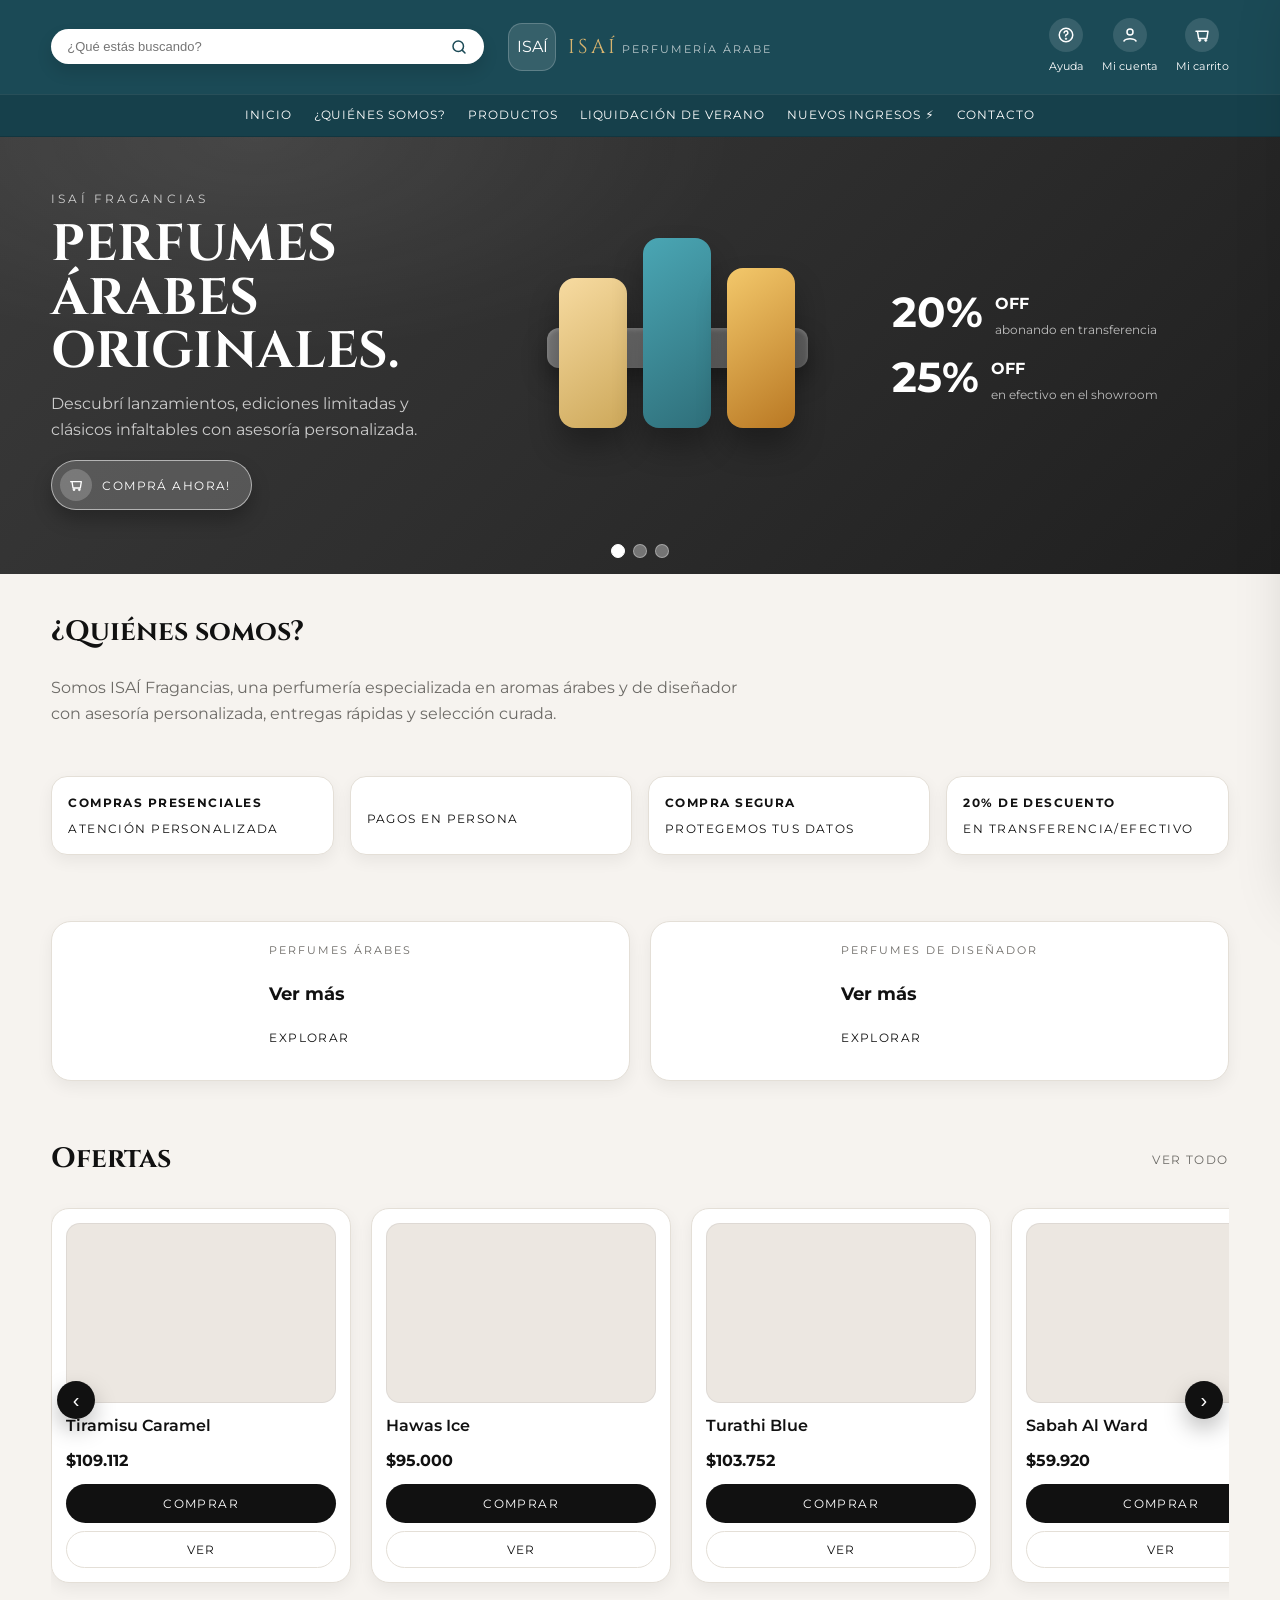
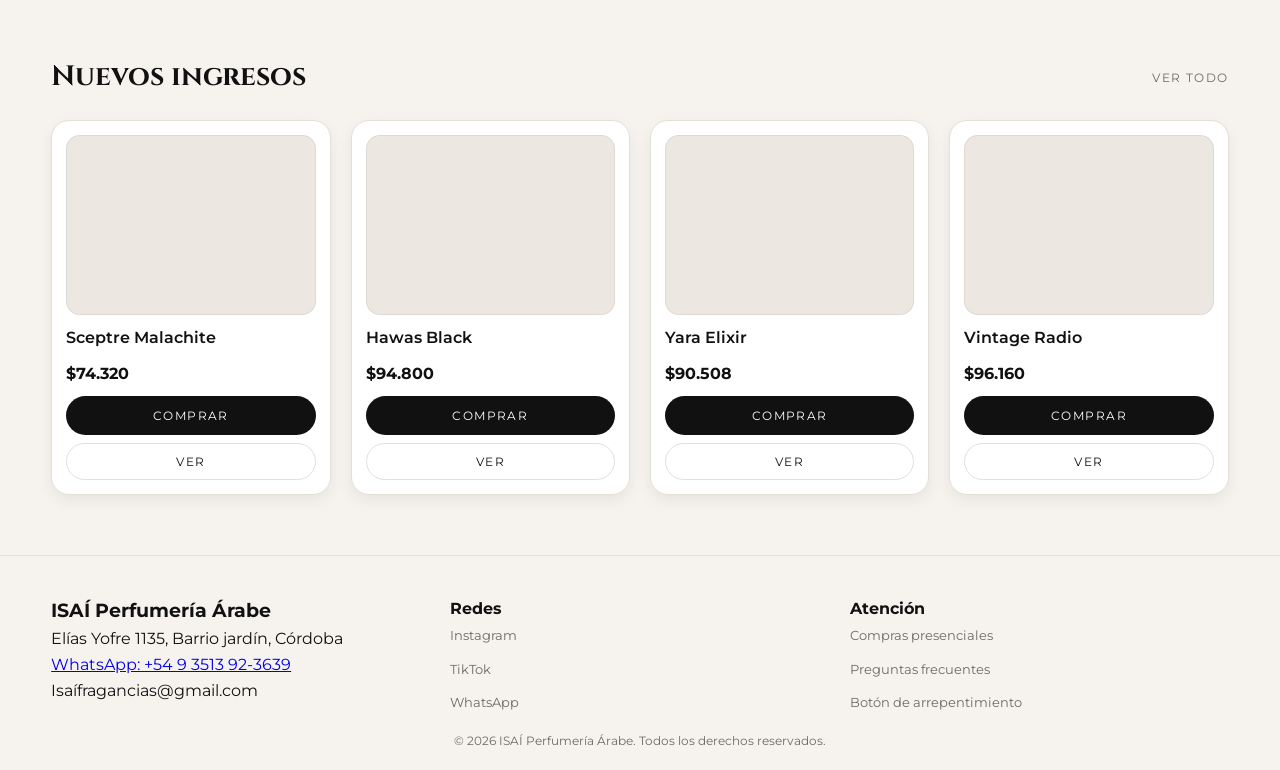
==== commit 11b884c6: "Descripción de los cambios" ====
--- a/index.html
+++ b/index.html
@@ -90,6 +90,33 @@
         <a href="./contacto.html" data-transition>Contacto</a>
       </div>
     </nav>
+    <nav class="mobile-nav" aria-label="Navegación principal">
+      <div class="container mobile-nav-inner">
+        <a href="./index.html">Inicio</a>
+        <a href="#quienes-somos">¿Quiénes somos?</a>
+        <button class="mobile-nav-toggle" type="button" data-mobile-menu="products" aria-expanded="false" aria-controls="mobileProductsMenu">
+          Productos
+          <span class="caret" aria-hidden="true">▾</span>
+        </button>
+        <a href="./catalogo.html" data-transition>Liquidación de verano</a>
+        <a href="./catalogo.html" data-transition>Nuevos ingresos ⚡</a>
+        <a href="./contacto.html" data-transition>Contacto</a>
+      </div>
+    </nav>
+    <div class="mobile-menu-panel" id="mobileProductsMenu" aria-label="Categorías de productos">
+      <div class="container mobile-menu-inner">
+        <a href="./catalogo.html" data-transition>Ver todos los productos</a>
+        <a href="./catalogo.html" data-transition>Perfumes de diseñador femeninos</a>
+        <span class="mobile-menu-title">Perfumes árabes</span>
+        <a href="./catalogo.html" data-transition>Perfumes árabes masculinos</a>
+        <a href="./catalogo.html" data-transition>Perfumes árabes femeninos</a>
+        <a href="./catalogo.html" data-transition>Liquidación verano</a>
+        <a href="./catalogo.html" data-transition>Nuevos ingresos</a>
+        <span class="mobile-menu-title">Decants árabes</span>
+        <a href="./catalogo.html" data-transition>Decants árabes masculinos</a>
+        <a href="./catalogo.html" data-transition>Decants árabes femeninos</a>
+      </div>
+    </div>
   </header>
 
   <main>
@@ -408,8 +435,8 @@
     <div class="container footer-grid">
       <div>
         <h3>ISAÍ Perfumería Árabe</h3>
-        <p>Boulevard San Juan 838, Córdoba</p>
-        <p>WhatsApp: 54 9 3513 92-3639</p>
+        <p>Elías Yofre 1135, Barrio jardín, Córdoba</p>
+        <a href="https://wa.me/5493513923639?text=Hola%21%20tego%20una%20consulta%20a%20cerca%20de%20un%20perfume"><p>WhatsApp:  +54 9 3513 92-3639</p></a>
         <p>Isaífragancias@gmail.com</p>
       </div>
       <div>
@@ -425,7 +452,7 @@
         <ul class="footer-links">
           <li><a href="#">Compras presenciales</a></li>
           <li><a href="#">Preguntas frecuentes</a></li>
-          <li><a href="#">Botón de arrepentimiento</a></li>
+          <li><a href="/index.html">Botón de arrepentimiento</a></li>
         </ul>
       </div>
     </div>
@@ -835,6 +862,42 @@
     })();
   </script>
   <script>
+    (function () {
+      var toggle = document.querySelector('[data-mobile-menu="products"]');
+      var panel = document.getElementById("mobileProductsMenu");
+      if (!toggle || !panel) return;
+
+      function closeMenu() {
+        panel.classList.remove("open");
+        toggle.setAttribute("aria-expanded", "false");
+      }
+
+      toggle.addEventListener("click", function (event) {
+        event.preventDefault();
+        var isOpen = panel.classList.toggle("open");
+        toggle.setAttribute("aria-expanded", isOpen ? "true" : "false");
+      });
+
+      panel.addEventListener("click", function (event) {
+        if (event.target.closest("a")) {
+          closeMenu();
+        }
+      });
+
+      document.addEventListener("click", function (event) {
+        if (!panel.contains(event.target) && !toggle.contains(event.target)) {
+          closeMenu();
+        }
+      });
+
+      window.addEventListener("resize", function () {
+        if (window.innerWidth > 900) {
+          closeMenu();
+        }
+      });
+    })();
+  </script>
+  <script>
     document.addEventListener("click", function (event) {
       var link = event.target.closest("a[data-transition]");
       if (!link) return;
@@ -858,7 +921,3 @@
 
 
 
-
-
-
-
--- a/styles.css
+++ b/styles.css
@@ -353,6 +353,116 @@
   background: #16404b;
 }
 
+.mobile-nav {
+  display: none;
+  border-top: 1px solid rgba(255, 255, 255, 0.08);
+  border-bottom: 1px solid rgba(255, 255, 255, 0.08);
+  background: #16404b;
+}
+
+.mobile-nav-inner {
+  display: flex;
+  align-items: center;
+  gap: 18px;
+  justify-content: center;
+  padding: 10px 18px 12px;
+  font-size: 12px;
+  text-transform: uppercase;
+  letter-spacing: 0.08em;
+  white-space: nowrap;
+  overflow-x: auto;
+  -webkit-overflow-scrolling: touch;
+  scroll-snap-type: x proximity;
+  scrollbar-width: none;
+}
+
+.mobile-nav-inner::-webkit-scrollbar {
+  display: none;
+}
+
+.mobile-nav-inner a {
+  color: #ffffff;
+  text-decoration: none;
+  padding: 4px 2px;
+  border-bottom: 2px solid transparent;
+  scroll-snap-align: center;
+}
+
+.mobile-nav-toggle {
+  background: none;
+  border: 0;
+  color: #ffffff;
+  font: inherit;
+  text-transform: uppercase;
+  letter-spacing: 0.08em;
+  padding: 4px 2px;
+  display: inline-flex;
+  align-items: center;
+  gap: 6px;
+  border-bottom: 2px solid transparent;
+  cursor: pointer;
+  scroll-snap-align: center;
+}
+
+.mobile-nav-toggle .caret {
+  font-size: 10px;
+  opacity: 0.7;
+  transition: transform 0.2s ease;
+}
+
+.mobile-nav-toggle[aria-expanded="true"] .caret {
+  transform: rotate(180deg);
+}
+
+.mobile-nav-inner a:hover {
+  border-bottom-color: rgba(255, 255, 255, 0.6);
+}
+
+.mobile-nav-toggle:hover {
+  border-bottom-color: rgba(255, 255, 255, 0.6);
+}
+
+.mobile-nav-inner a:focus-visible {
+  outline: 2px solid rgba(255, 255, 255, 0.7);
+  outline-offset: 3px;
+}
+
+.mobile-nav-toggle:focus-visible {
+  outline: 2px solid rgba(255, 255, 255, 0.7);
+  outline-offset: 3px;
+}
+
+.mobile-menu-panel {
+  display: none;
+  background: #16404b;
+  border-top: 1px solid rgba(255, 255, 255, 0.08);
+  border-bottom: 1px solid rgba(255, 255, 255, 0.08);
+}
+
+.mobile-menu-panel.open {
+  display: block;
+}
+
+.mobile-menu-inner {
+  display: grid;
+  gap: 8px;
+  padding: 12px 18px 16px;
+  text-transform: uppercase;
+  letter-spacing: 0.08em;
+  font-size: 11px;
+}
+
+.mobile-menu-inner a {
+  color: #ffffff;
+  text-decoration: none;
+}
+
+.mobile-menu-title {
+  color: rgba(255, 255, 255, 0.7);
+  font-size: 10px;
+  letter-spacing: 0.14em;
+  margin-top: 6px;
+}
 .nav-inner {
   display: flex;
   align-items: center;
@@ -1409,6 +1519,9 @@
   .main-nav {
     display: none;
   }
+  .mobile-nav {
+    display: block;
+  }
   .catalog-grid {
     grid-template-columns: repeat(2, minmax(0, 1fr));
   }
@@ -1428,6 +1541,10 @@
   .catalog-grid {
     grid-template-columns: 1fr;
   }
-}
-
-
+  .mobile-nav-inner {
+    justify-content: flex-start;
+    padding-left: 16px;
+  }
+}
+
+
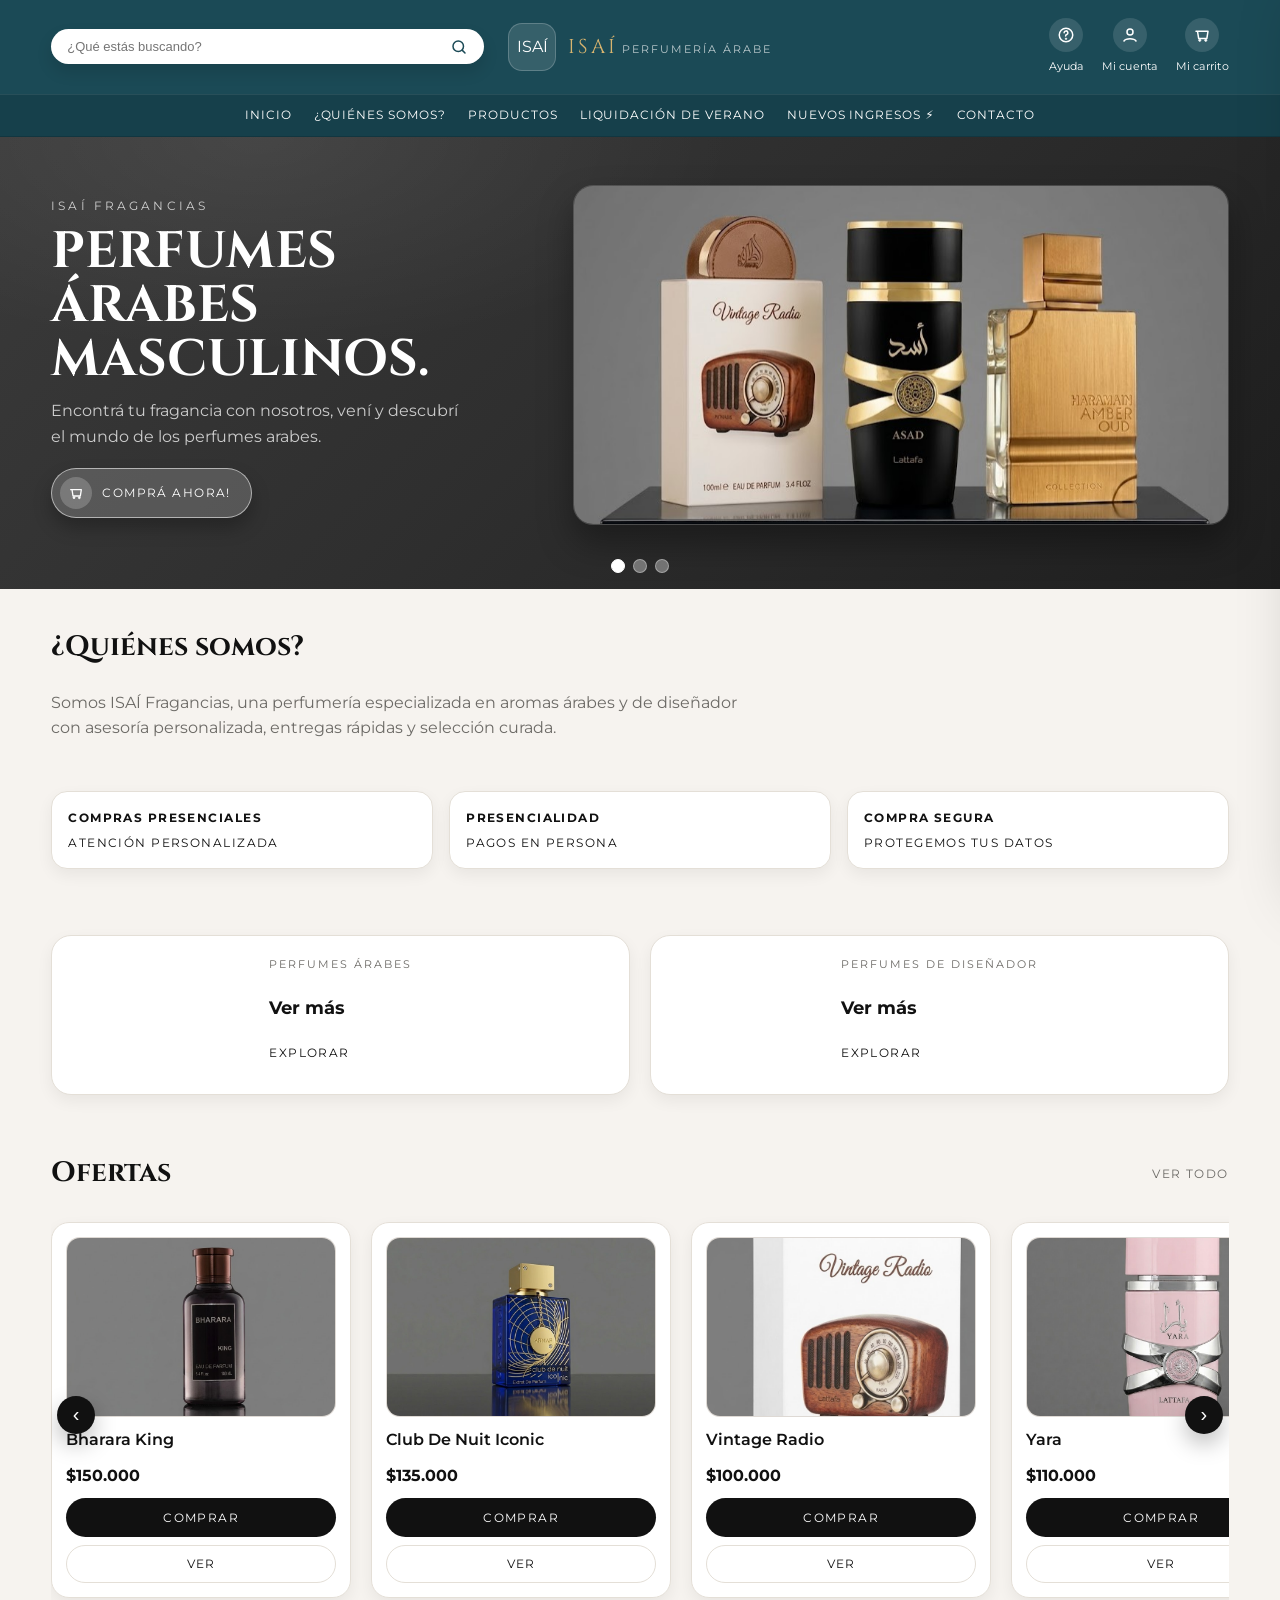
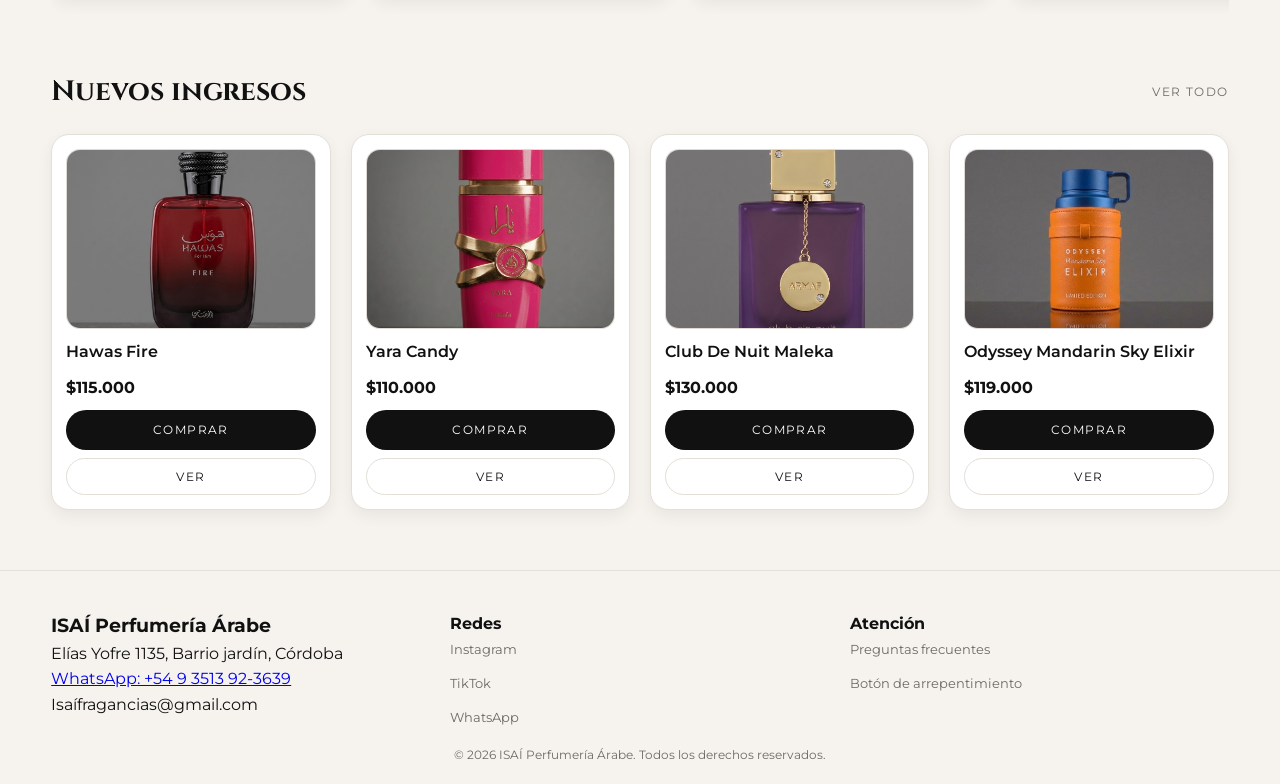
==== commit 2a85c6e1: "Cambios en la interfaz, agregamos todas las imagenes de los perfumes y refactorizamos el index" ====
--- a/index.html
+++ b/index.html
@@ -69,7 +69,7 @@
     <nav class="main-nav">
       <div class="container nav-inner">
         <a href="./index.html">Inicio</a>
-        <a href="#quienes-somos">¿Quiénes somos?</a>
+        <a href="./contacto.html">¿Quiénes somos?</a>
         <div class="nav-item">
           <a href="./catalogo.html" data-transition>Productos</a>
           <div class="dropdown">
@@ -129,8 +129,8 @@
           <div class="container hero-content">
             <div class="hero-left">
               <span class="hero-brand">ISAÍ FRAGANCIAS</span>
-              <h1>Perfumes árabes originales.</h1>
-              <p>Descubrí lanzamientos, ediciones limitadas y clásicos infaltables con asesoría personalizada.</p>
+              <h1>Perfumes árabes masculinos.</h1>
+              <p>Encontrá tu fragancia con nosotros, vení y descubrí el mundo de los perfumes arabes.</p>
               <a class="hero-cta-btn" href="./catalogo.html" data-transition>
                 <span class="cta-icon" aria-hidden="true">
                   <svg viewBox="0 0 24 24">
@@ -143,27 +143,8 @@
               </a>
             </div>
             <div class="hero-center">
-              <div class="hero-bottles">
-                <div class="hero-bottle bottle-1"></div>
-                <div class="hero-bottle bottle-2"></div>
-                <div class="hero-bottle bottle-3"></div>
-              </div>
-              <div class="hero-platform"></div>
-            </div>
-            <div class="hero-right">
-              <div class="promo-item">
-                <span class="promo-big">20%</span>
-                <div class="promo-text">
-                  <span class="promo-label">off</span>
-                  <span class="promo-sub">abonando en transferencia</span>
-                </div>
-              </div>
-              <div class="promo-item">
-                <span class="promo-big">25%</span>
-                <div class="promo-text">
-                  <span class="promo-label">off</span>
-                  <span class="promo-sub">en efectivo en el showroom</span>
-                </div>
+              <div class="hero-image-frame">
+                <img class="hero-slide-image" src="assets/carrusel/carrusel%20hombres.jpeg" alt="Carrusel de fragancias para hombre" loading="eager" />
               </div>
             </div>
           </div>
@@ -173,8 +154,8 @@
           <div class="container hero-content">
             <div class="hero-left">
               <span class="hero-brand">ISAÍ FRAGANCIAS</span>
-              <h1>Fragancias de diseñador.</h1>
-              <p>Selección curada de perfumes importados con stock inmediato y entrega rápida.</p>
+              <h1>Fragancias de dama.</h1>
+              <p>Selección exclusiva de perfumes para dama, asesoramiento de primer nivel.</p>
               <a class="hero-cta-btn" href="./catalogo.html" data-transition>
                 <span class="cta-icon" aria-hidden="true">
                   <svg viewBox="0 0 24 24">
@@ -187,27 +168,8 @@
               </a>
             </div>
             <div class="hero-center">
-              <div class="hero-bottles">
-                <div class="hero-bottle bottle-1"></div>
-                <div class="hero-bottle bottle-2"></div>
-                <div class="hero-bottle bottle-3"></div>
-              </div>
-              <div class="hero-platform"></div>
-            </div>
-            <div class="hero-right">
-              <div class="promo-item">
-                <span class="promo-big">20%</span>
-                <div class="promo-text">
-                  <span class="promo-label">off</span>
-                  <span class="promo-sub">abonando en transferencia</span>
-                </div>
-              </div>
-              <div class="promo-item">
-                <span class="promo-big">25%</span>
-                <div class="promo-text">
-                  <span class="promo-label">off</span>
-                  <span class="promo-sub">en efectivo en el showroom</span>
-                </div>
+              <div class="hero-image-frame">
+                <img class="hero-slide-image" src="assets/carrusel/carrusel%20mujeres.jpg" alt="Carrusel de fragancias para mujer" loading="lazy" />
               </div>
             </div>
           </div>
@@ -217,8 +179,8 @@
           <div class="container hero-content">
             <div class="hero-left">
               <span class="hero-brand">ISAÍ FRAGANCIAS</span>
-              <h1>Decants y ediciones exclusivas.</h1>
-              <p>Probá, descubrí y elegí tu favorita con muestras premium de 10 ml.</p>
+              <h1>Fragancias de invierno.</h1>
+              <p>Recibí al invierno oliendo bien, probá nuestras fragancias para el frio.</p>
               <a class="hero-cta-btn" href="./catalogo.html" data-transition>
                 <span class="cta-icon" aria-hidden="true">
                   <svg viewBox="0 0 24 24">
@@ -231,27 +193,8 @@
               </a>
             </div>
             <div class="hero-center">
-              <div class="hero-bottles">
-                <div class="hero-bottle bottle-1"></div>
-                <div class="hero-bottle bottle-2"></div>
-                <div class="hero-bottle bottle-3"></div>
-              </div>
-              <div class="hero-platform"></div>
-            </div>
-            <div class="hero-right">
-              <div class="promo-item">
-                <span class="promo-big">20%</span>
-                <div class="promo-text">
-                  <span class="promo-label">off</span>
-                  <span class="promo-sub">abonando en transferencia</span>
-                </div>
-              </div>
-              <div class="promo-item">
-                <span class="promo-big">25%</span>
-                <div class="promo-text">
-                  <span class="promo-label">off</span>
-                  <span class="promo-sub">en efectivo en el showroom</span>
-                </div>
+              <div class="hero-image-frame">
+                <img class="hero-slide-image" src="assets/carrusel/carrusel%20invierno.jpg" alt="Carrusel de fragancias de invierno" loading="lazy" />
               </div>
             </div>
           </div>
@@ -281,17 +224,13 @@
           <span>Atención personalizada</span>
         </article>
         <article class="benefit">
-          <strong></strong>
+          <strong>Presencialidad </strong>
           <span>Pagos en persona</span>
         </article>
         <article class="benefit">
           <strong>Compra segura</strong>
           <span>Protegemos tus datos</span>
         </article>
-        <article class="benefit">
-          <strong>20% de descuento</strong>
-          <span>En transferencia/efectivo</span>
-        </article>
       </div>
     </section>
 
@@ -320,11 +259,11 @@
           <button class="carousel-btn prev" type="button" aria-label="Anterior" data-carousel="offers-prev">‹</button>
           <div class="carousel-track" id="offersTrack">
             <article class="product-card">
-          <div class="product-image"></div>
-          <h3>Tiramisu Caramel</h3>
+          <img class="product-image" src="assets/catalogo/bharara%20king.jpg" alt="Bharara King" loading="lazy" />
+          <h3>Bharara King</h3>
           <div class="price-row">
-            <span class="price">$109.112</span>
-            
+            <span class="price">$150.000</span>
+             
           </div>
           <div class="card-actions">
             <a class="btn-primary" href="./catalogo.html" data-transition>Comprar</a>
@@ -332,11 +271,11 @@
           </div>
             </article>
             <article class="product-card">
-          <div class="product-image"></div>
-          <h3>Hawas Ice</h3>
+          <img class="product-image" src="assets/catalogo/club%20de%20nuit%20iconic.jpeg" alt="Club De Nuit Iconic" loading="lazy" />
+          <h3>Club De Nuit Iconic</h3>
           <div class="price-row">
-            <span class="price">$95.000</span>
-            
+            <span class="price">$135.000</span>
+             
           </div>
           <div class="card-actions">
             <a class="btn-primary" href="./catalogo.html" data-transition>Comprar</a>
@@ -344,11 +283,11 @@
           </div>
             </article>
             <article class="product-card">
-          <div class="product-image"></div>
-          <h3>Turathi Blue</h3>
+          <img class="product-image" src="assets/catalogo/vintage%20radio.jpg" alt="Vintage Radio" loading="lazy" />
+          <h3>Vintage Radio</h3>
           <div class="price-row">
-            <span class="price">$103.752</span>
-            
+            <span class="price">$100.000</span>
+             
           </div>
           <div class="card-actions">
             <a class="btn-primary" href="./catalogo.html" data-transition>Comprar</a>
@@ -356,11 +295,11 @@
           </div>
             </article>
             <article class="product-card">
-          <div class="product-image"></div>
-          <h3>Sabah Al Ward</h3>
+          <img class="product-image" src="assets/catalogo/yara.jpg" alt="Yara" loading="lazy" />
+          <h3>Yara</h3>
           <div class="price-row">
-            <span class="price">$59.920</span>
-            
+            <span class="price">$110.000</span>
+             
           </div>
           <div class="card-actions">
             <a class="btn-primary" href="./catalogo.html" data-transition>Comprar</a>
@@ -380,11 +319,11 @@
       </div>
       <div class="container product-grid">
         <article class="product-card">
-          <div class="product-image"></div>
-          <span class="badge">Nuevo</span><h3>Sceptre Malachite</h3>
+          <img class="product-image" src="assets/catalogo/hawas%20fire.jpg" alt="Hawas Fire" loading="lazy" />
+          <span class="badge">Nuevo</span><h3>Hawas Fire</h3>
           <div class="price-row">
-            <span class="price">$74.320</span>
-            
+            <span class="price">$115.000</span>
+             
           </div>
           <div class="card-actions">
             <a class="btn-primary" href="./catalogo.html" data-transition>Comprar</a>
@@ -392,11 +331,11 @@
           </div>
         </article>
         <article class="product-card">
-          <div class="product-image"></div>
-          <span class="badge">Nuevo</span><h3>Hawas Black</h3>
+          <img class="product-image" src="assets/catalogo/yara%20candy.jpg" alt="Yara Candy" loading="lazy" />
+          <span class="badge">Nuevo</span><h3>Yara Candy</h3>
           <div class="price-row">
-            <span class="price">$94.800</span>
-            
+            <span class="price">$110.000</span>
+             
           </div>
           <div class="card-actions">
             <a class="btn-primary" href="./catalogo.html" data-transition>Comprar</a>
@@ -404,11 +343,11 @@
           </div>
         </article>
         <article class="product-card">
-          <div class="product-image"></div>
-          <span class="badge">Nuevo</span><h3>Yara Elixir</h3>
+          <img class="product-image" src="assets/catalogo/club%20de%20nuit%20maleka.jpg" alt="Club De Nuit Maleka" loading="lazy" />
+          <span class="badge">Nuevo</span><h3>Club De Nuit Maleka</h3>
           <div class="price-row">
-            <span class="price">$90.508</span>
-            
+            <span class="price">$130.000</span>
+             
           </div>
           <div class="card-actions">
             <a class="btn-primary" href="./catalogo.html" data-transition>Comprar</a>
@@ -416,11 +355,11 @@
           </div>
         </article>
         <article class="product-card">
-          <div class="product-image"></div>
-          <span class="badge">Nuevo</span><h3>Vintage Radio</h3>
+          <img class="product-image" src="assets/catalogo/odyssey%20mandarin%20sky%20elixir.jpeg" alt="Odyssey Mandarin Sky Elixir" loading="lazy" />
+          <span class="badge">Nuevo</span><h3>Odyssey Mandarin Sky Elixir</h3>
           <div class="price-row">
-            <span class="price">$96.160</span>
-            
+            <span class="price">$119.000</span>
+             
           </div>
           <div class="card-actions">
             <a class="btn-primary" href="./catalogo.html" data-transition>Comprar</a>
@@ -442,7 +381,7 @@
       <div>
         <h4>Redes</h4>
         <ul class="footer-links">
-          <li><a href="https://www.instagram.com/isaifragancias/" target="_blank" rel="noopener">Instagram</a></li>
+          <li><a href="https://www.instagram.com/isaiperfumeria/" target="_blank" rel="noopener">Instagram</a></li>
           <li><a href="#">TikTok</a></li>
           <li><a href="https://wa.me/5493513923639?text=Hola%21%20tego%20una%20consulta%20a%20cerca%20de%20un%20perfume">WhatsApp</a></li>
         </ul>
@@ -450,8 +389,7 @@
       <div>
         <h4>Atención</h4>
         <ul class="footer-links">
-          <li><a href="#">Compras presenciales</a></li>
-          <li><a href="#">Preguntas frecuentes</a></li>
+          <li><a href="/contacto.html">Preguntas frecuentes</a></li>
           <li><a href="/index.html">Botón de arrepentimiento</a></li>
         </ul>
       </div>
@@ -792,7 +730,7 @@
       var prev = carousel.querySelector("[data-hero='prev']");
       var next = carousel.querySelector("[data-hero='next']");
       var current = 0;
-      var interval = 6000;
+      var interval = 5000;
       var timer = null;
 
       function showSlide(index) {
@@ -920,4 +858,3 @@
 
 
 
-
--- a/styles.css
+++ b/styles.css
@@ -553,6 +553,7 @@
 
 .hero-panel.active {
   display: block;
+  animation: heroPanelIn 0.7s ease both;
 }
 
 .hero-panel.slide-2 {
@@ -569,10 +570,10 @@
 
 .hero-content {
   display: grid;
-  grid-template-columns: 1.1fr 1fr 0.9fr;
-  gap: 28px;
-  align-items: center;
-  min-height: 360px;
+  grid-template-columns: 1fr 1.35fr;
+  gap: 36px;
+  align-items: center;
+  min-height: 400px;
   padding: 48px 0 64px;
 }
 
@@ -635,6 +636,49 @@
   display: grid;
   place-items: center;
   min-height: 240px;
+}
+
+.hero-image-frame {
+  width: min(680px, 100%);
+  height: 340px;
+  border-radius: 20px;
+  overflow: hidden;
+  border: 1px solid rgba(255, 255, 255, 0.15);
+  box-shadow: 0 18px 34px rgba(0, 0, 0, 0.35);
+}
+
+.hero-slide-image {
+  width: 100%;
+  height: 100%;
+  object-fit: cover;
+  display: block;
+  transform: scale(1);
+}
+
+.hero-panel.active .hero-slide-image {
+  animation: heroImageIn 1.1s ease both;
+}
+
+@keyframes heroPanelIn {
+  from {
+    opacity: 0;
+    transform: translateY(10px);
+  }
+  to {
+    opacity: 1;
+    transform: translateY(0);
+  }
+}
+
+@keyframes heroImageIn {
+  from {
+    opacity: 0.65;
+    transform: scale(1.06);
+  }
+  to {
+    opacity: 1;
+    transform: scale(1);
+  }
 }
 
 .hero-bottles {
@@ -696,9 +740,7 @@
 }
 
 .hero-right {
-  display: grid;
-  gap: 16px;
-  text-transform: uppercase;
+  display: none;
 }
 
 .promo-item {
@@ -962,6 +1004,12 @@
   height: 180px;
 }
 
+img.product-image {
+  object-fit: cover;
+  width: 100%;
+  height: 180px;
+}
+
 .badge {
   display: none;
 }
@@ -978,7 +1026,14 @@
 
 .catalog-desc {
   color: var(--muted);
-  min-height: 42px;
+  line-height: 1.45;
+  min-height: calc(1.45em * 3);
+  max-height: calc(1.45em * 3);
+  overflow: hidden;
+  text-overflow: ellipsis;
+  display: -webkit-box;
+  -webkit-line-clamp: 3;
+  -webkit-box-orient: vertical;
 }
 
 .price-row {
@@ -1508,6 +1563,10 @@
   .hero-center {
     order: 2;
   }
+  .hero-image-frame {
+    width: min(560px, 100%);
+    height: 260px;
+  }
   .hero-right {
     order: 3;
     justify-items: center;
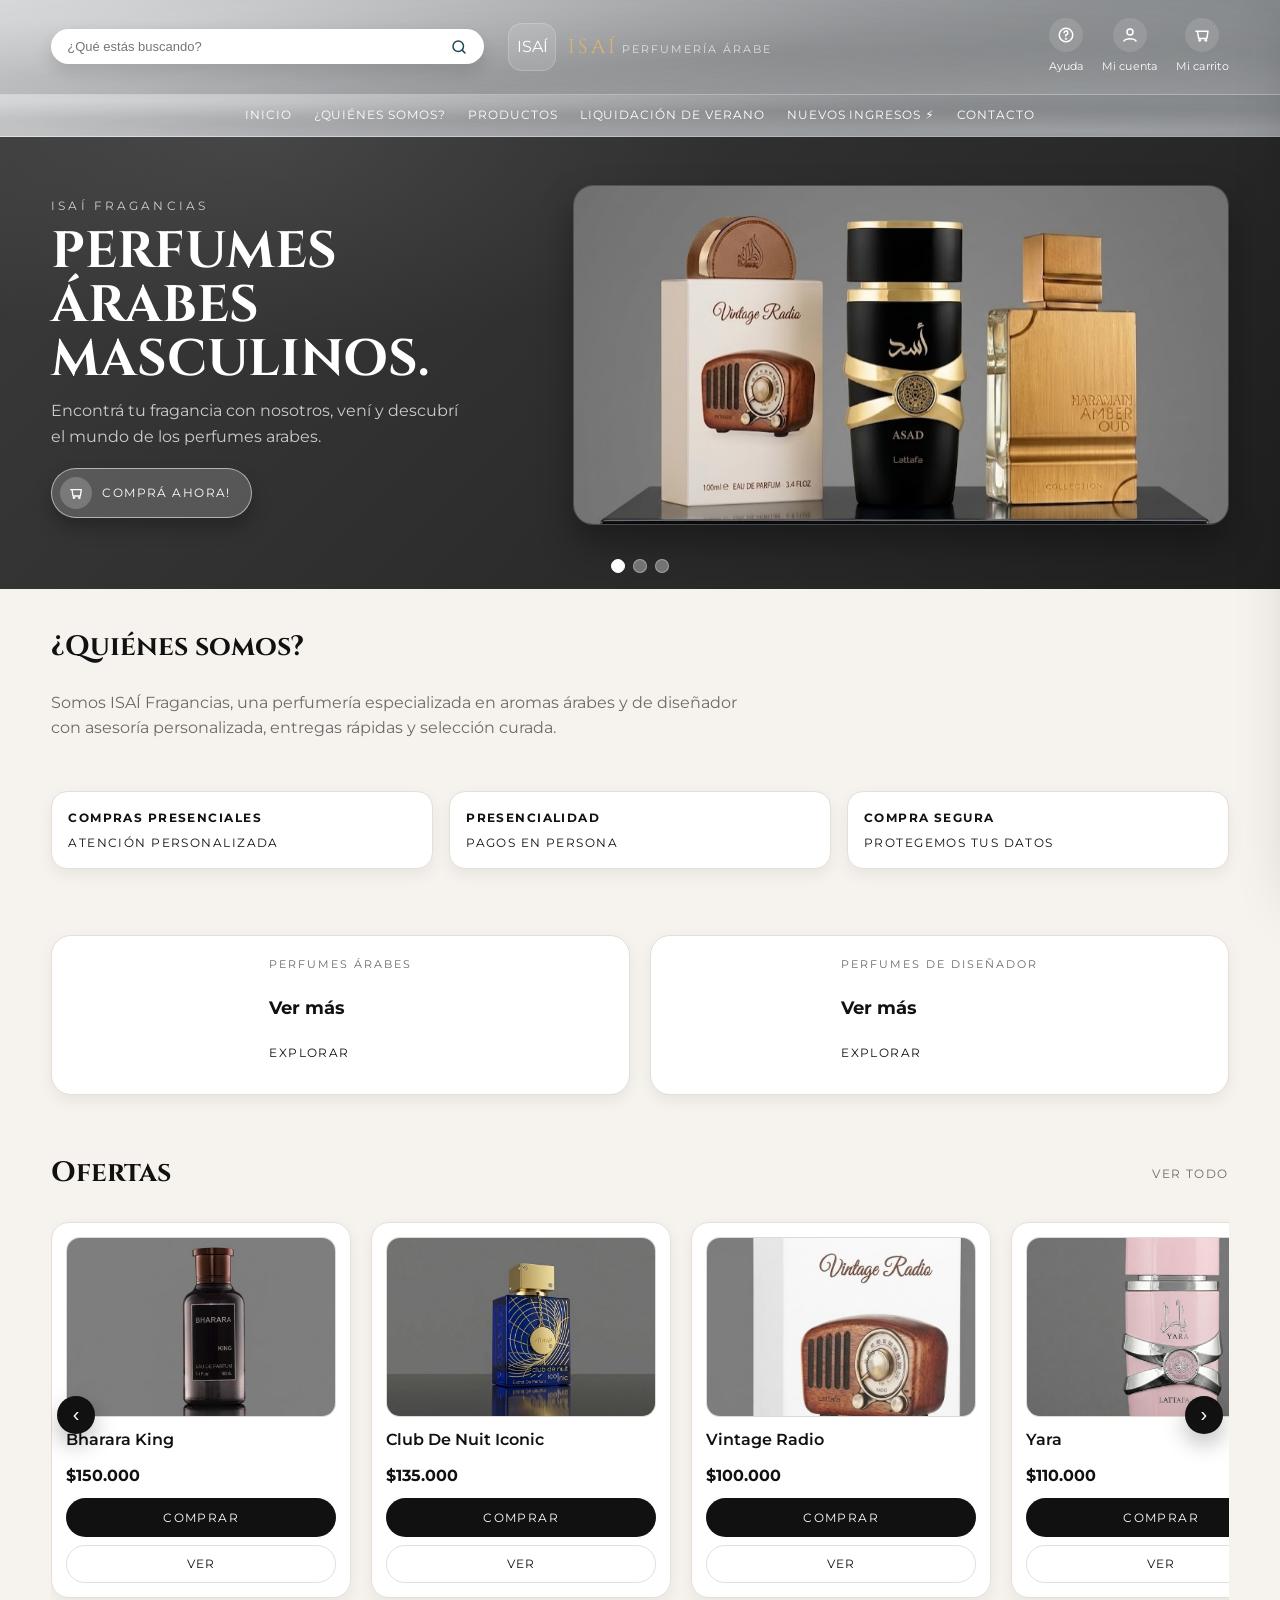
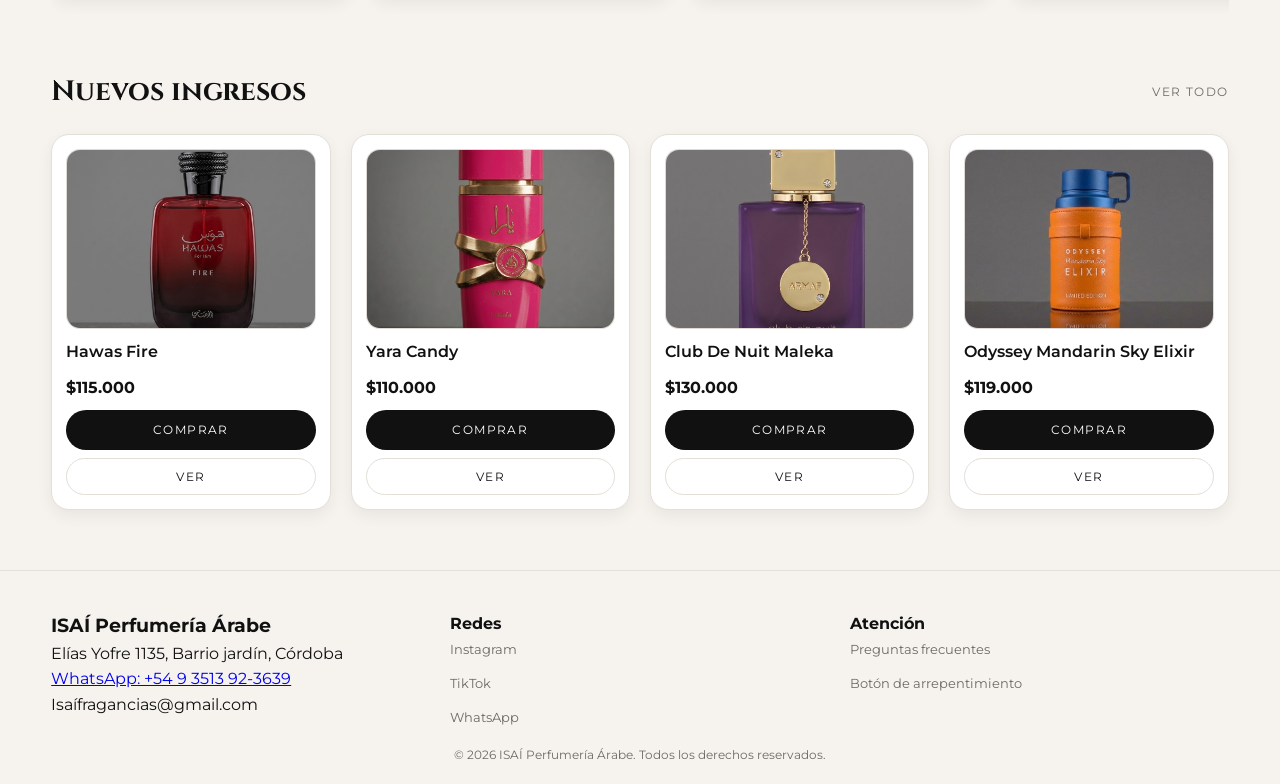
==== commit cc91a962: "cambiamos el color del header por pedido del cliente y agregamos unas descripciones mas" ====
--- a/index.html
+++ b/index.html
@@ -8,7 +8,7 @@
   <link rel="preconnect" href="https://fonts.googleapis.com" />
   <link rel="preconnect" href="https://fonts.gstatic.com" crossorigin />
   <link href="https://fonts.googleapis.com/css2?family=Cinzel:wght@500;700&family=Montserrat:wght@300;400;600;700&display=swap" rel="stylesheet" />
-  <link rel="stylesheet" href="styles.css" />
+  <link rel="stylesheet" href="styles.css?v=20260423b" />
 </head>
 <body class="page-animate">
   <header class="main-header perfumarte-header">
@@ -858,3 +858,5 @@
 
 
 
+
+
--- a/styles.css
+++ b/styles.css
@@ -8,6 +8,15 @@
   --accent-dark: #a98237;
   --shadow: 0 12px 30px rgba(0, 0, 0, 0.08);
   --shadow-soft: 0 6px 16px rgba(0, 0, 0, 0.06);
+  --nav-gray-base: #8f9193;
+  --nav-gray-ink: #747679;
+  --nav-gray-edge: #bdbfc1;
+  --nav-stone:
+    radial-gradient(170% 130% at 12% 14%, rgba(255, 255, 255, 0.3) 0%, rgba(255, 255, 255, 0.08) 33%, transparent 66%),
+    radial-gradient(150% 140% at 84% 86%, rgba(255, 255, 255, 0.24) 0%, rgba(255, 255, 255, 0.06) 36%, transparent 68%),
+    radial-gradient(95% 100% at 60% 40%, rgba(0, 0, 0, 0.14) 0%, rgba(0, 0, 0, 0.04) 44%, transparent 74%),
+    radial-gradient(120% 100% at 34% 66%, rgba(0, 0, 0, 0.1) 0%, rgba(0, 0, 0, 0.03) 40%, transparent 70%),
+    linear-gradient(152deg, #cbcdcf, #a4a6a9 42%, #8a8d90 70%, #7f8285);
 }
 
 * {
@@ -93,8 +102,8 @@
 }
 
 .main-header {
-  background: #1b4a56;
-  border-bottom: 1px solid #123640;
+  background: var(--nav-stone);
+  border-bottom: 1px solid rgba(255, 255, 255, 0.25);
   position: sticky;
   top: 0;
   z-index: 20;
@@ -349,15 +358,15 @@
 }
 
 .main-nav {
-  border-top: 1px solid rgba(255, 255, 255, 0.08);
-  background: #16404b;
+  border-top: 1px solid rgba(255, 255, 255, 0.25);
+  background: var(--nav-stone);
 }
 
 .mobile-nav {
   display: none;
-  border-top: 1px solid rgba(255, 255, 255, 0.08);
-  border-bottom: 1px solid rgba(255, 255, 255, 0.08);
-  background: #16404b;
+  border-top: 1px solid rgba(255, 255, 255, 0.25);
+  border-bottom: 1px solid rgba(255, 255, 255, 0.2);
+  background: var(--nav-stone);
 }
 
 .mobile-nav-inner {
@@ -434,9 +443,9 @@
 
 .mobile-menu-panel {
   display: none;
-  background: #16404b;
-  border-top: 1px solid rgba(255, 255, 255, 0.08);
-  border-bottom: 1px solid rgba(255, 255, 255, 0.08);
+  background: var(--nav-stone);
+  border-top: 1px solid rgba(255, 255, 255, 0.25);
+  border-bottom: 1px solid rgba(255, 255, 255, 0.2);
 }
 
 .mobile-menu-panel.open {
